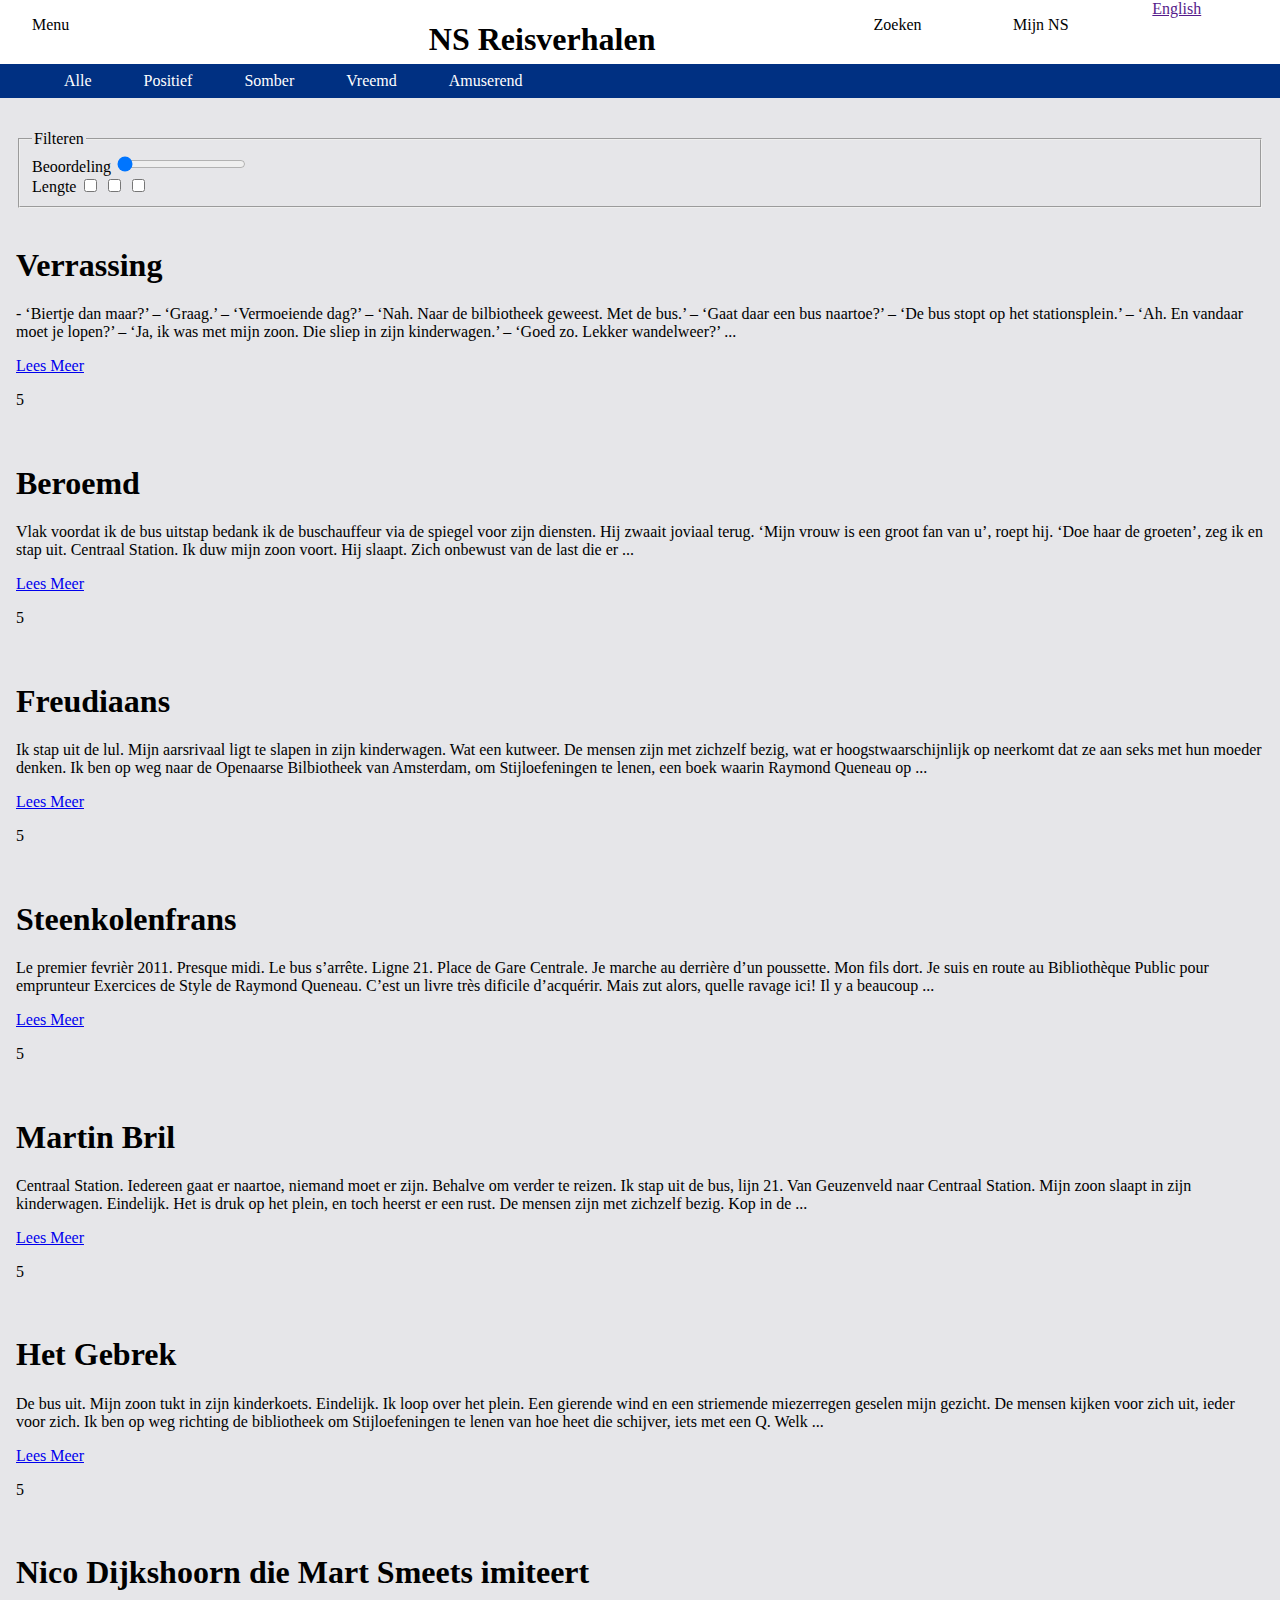
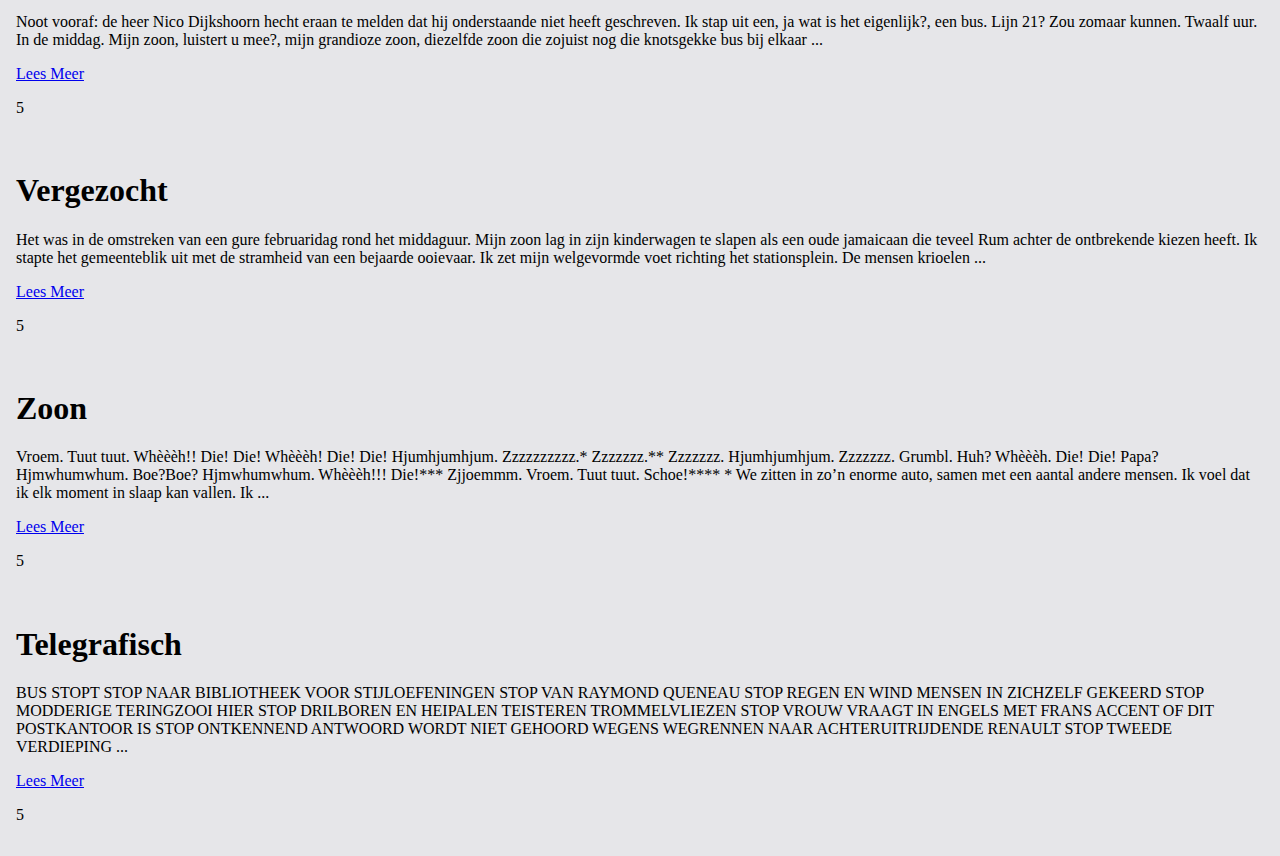
==== index.html @ b8e63520 "Add CSS for header styling" ====
<!DOCTYPE html>
<html lang="nl">
    <head>
        <meta charset="UTF-8">
        <meta name="viewport" content="initial-scale=1, width=device-width">
        <title>NS Reisverhalen</title>
        <link rel="stylesheet" href="css/styles.css">
    </head>
    <body>
        <header>
            <nav class="navigatie">
                <section class="headerLeft">
                    <img src="img/nslogo.png" alt="">
                    <img src="https://upload.wikimedia.org/wikipedia/commons/3/3d/Logo_NS.svg" alt="">
                    <p>Menu</p>
                </section>
                <section>
                    <h1>NS Reisverhalen</h1>
                </section>
                <section class="headerRight">
                    <section class="search">
                        <img src="zoekIcon.png" alt="">
                        <p>Zoeken</p>
                    </section>
                    <section class="mijnNs">
                        <img src="mijnNsIcon.png" alt="">
                        <p>Mijn NS</p>
                    </section>
                    <section class="english">
                        <img src="english.png" alt="">
                        <a href="">English</a>
                    </section>
                </section>
            </nav>
            <section class="genreBalk">
               <ul>
                   <li class="genre">Alle</li>
                   <li class="genre">Positief</li>
                   <li class="genre">Somber</li>
                   <li class="genre">Vreemd</li>
                   <li class="genre">Amuserend</li>
               </ul>
            </section>
        </header>

        <main>
            <aside>
               <fieldset>
                  <legend>Filteren</legend>
                   <form action="">
                        <label for="beoordeling">Beoordeling</label>
                        <input type="range" id="beoordeling" min="1" value="1" max="5" step="1">
                   </form>
                   <form action="">
                       <label for="lengte">Lengte</label>
                       <input type="checkbox" value="Kort (5 min)">
                       <input type="checkbox" value="Gemiddeld (15 min)">
                       <input type="checkbox" value="Lang (15+ min)">
                   </form>
               </fieldset>
           </aside>
            <section class="item1">
                <img src="img/artikelImage1.png" alt="">
                <h1>Verrassing</h1>
                <p>- ‘Biertje dan maar?’ – ‘Graag.’ – ‘Vermoeiende dag?’ – ‘Nah. Naar de bilbiotheek geweest. Met de bus.’ – ‘Gaat daar een bus naartoe?’ – ‘De bus stopt op het stationsplein.’ – ‘Ah. En vandaar moet je lopen?’ – ‘Ja, ik was met mijn zoon. Die sliep in zijn kinderwagen.’ – ‘Goed zo. Lekker wandelweer?’ ...</p>
                <a href="artikelPagina1.html" class="leesMeer">Lees Meer</a>
                <p>5</p>
            </section>
            <section class="item2">
                <img src="img/artikelImage2.png" alt="">
                <h1>Beroemd</h1>
                <p>Vlak voordat ik de bus uitstap bedank ik de buschauffeur via de spiegel voor zijn diensten. Hij zwaait joviaal terug. ‘Mijn vrouw is een groot fan van u’, roept hij. ‘Doe haar de groeten’, zeg ik en stap uit. Centraal Station. Ik duw mijn zoon voort. Hij slaapt. Zich onbewust van de last die er ...</p>
                <a href="artikelPagina2.html" class="leesMeer">Lees Meer</a>
                <p>5</p>
            </section>
            <section class="item3">
                <img src="img/artikelImage3.png" alt="">
                <h1>Freudiaans</h1>
                <p>Ik stap uit de lul. Mijn aarsrivaal ligt te slapen in zijn kinderwagen. Wat een kutweer. De mensen zijn met zichzelf bezig, wat er hoogstwaarschijnlijk op neerkomt dat ze aan seks met hun moeder denken. Ik ben op weg naar de Openaarse Bilbiotheek van Amsterdam, om Stijloefeningen te lenen, een boek waarin Raymond Queneau op ...</p>
                <a href="artikelPagina3.html">Lees Meer</a>
                <p>5</p>
            </section>
            <section class="item4">
                <img src="img/artikelImage4.png" alt="">
                <h1>Steenkolenfrans</h1>
                <p>Le premier fevrièr 2011. Presque midi. Le bus s’arrête. Ligne 21. Place de Gare Centrale. Je marche au derrière d’un poussette. Mon fils dort. Je suis en route au Bibliothèque Public pour emprunteur Exercices de Style de Raymond Queneau. C’est un livre très dificile d’acquérir. Mais zut alors, quelle ravage ici! Il y a beaucoup ...</p>
                <a href="artikelPagina4.html" class="leesMeer">Lees Meer</a>
                <p>5</p>
            </section>
            <section class="item5">
                <img src="img/artikelImage5.png" alt="">
                <h1>Martin Bril</h1>
                <p>Centraal Station. Iedereen gaat er naartoe, niemand moet er zijn. Behalve om verder te reizen. Ik stap uit de bus, lijn 21. Van Geuzenveld naar Centraal Station. Mijn zoon slaapt in zijn kinderwagen. Eindelijk. Het is druk op het plein, en toch heerst er een rust. De mensen zijn met zichzelf bezig. Kop in de ...</p>
                <a href="artikelPagina5.html" class="leesMeer">Lees Meer</a>
                <a href="#"></a>
                <p>5</p>
            </section>
            <section class="item6">
                <img src="img/artikelImage6.png" alt="">
                <h1>Het Gebrek</h1>
                <p>De bus uit. Mijn zoon tukt in zijn kinderkoets. Eindelijk. Ik loop over het plein. Een gierende wind en een striemende miezerregen geselen mijn gezicht. De mensen kijken voor zich uit, ieder voor zich. Ik ben op weg richting de bibliotheek om Stijloefeningen te lenen van hoe heet die schijver, iets met een Q. Welk ...</p>
                <a href="artikelPagina6.html" class="leesMeer">Lees Meer</a>
                <p>5</p>
            </section>
            <section class="item7">
                <img src="img/artikelImage7.png" alt="">
                <h1>Nico Dijkshoorn die Mart Smeets imiteert</h1>
                <p>Noot vooraf: de heer Nico Dijkshoorn hecht eraan te melden dat hij onderstaande niet heeft geschreven. Ik stap uit een, ja wat is het eigenlijk?, een bus. Lijn 21? Zou zomaar kunnen. Twaalf uur. In de middag. Mijn zoon, luistert u mee?, mijn grandioze zoon, diezelfde zoon die zojuist nog die knotsgekke bus bij elkaar ...</p>
                <a href="artikelPagina7.html" class="leesMeer"></a>
                <a href="#">Lees Meer</a>
                <p>5</p>
            </section>
            <section class="item8">
                <img src="img/artikelImage8.png" alt="">
                <h1>Vergezocht</h1>
                <p>Het was in de omstreken van een gure februaridag rond het middaguur. Mijn zoon lag in zijn kinderwagen te slapen als een oude jamaicaan die teveel Rum achter de ontbrekende kiezen heeft. Ik stapte het gemeenteblik uit met de stramheid van een bejaarde ooievaar. Ik zet mijn welgevormde voet richting het stationsplein. De mensen krioelen ...</p>
                <a href="artikelPagina8.html" class="leesMeer">Lees Meer</a>
                <p>5</p>
            </section>
            <section class="item9">
                <img src="img/artikelImage9.png" alt="">
                <h1>Zoon</h1>
                <p>Vroem. Tuut tuut. Whèèèh!! Die! Die! Whèèèh! Die! Die! Hjumhjumhjum. Zzzzzzzzzz.* Zzzzzzz.** Zzzzzzz. Hjumhjumhjum. Zzzzzzz. Grumbl. Huh? Whèèèh. Die! Die! Papa? Hjmwhumwhum. Boe?Boe? Hjmwhumwhum. Whèèèh!!! Die!*** Zjjoemmm. Vroem. Tuut tuut. Schoe!**** * We zitten in zo’n enorme auto, samen met een aantal andere mensen. Ik voel dat ik elk moment in slaap kan vallen. Ik ...</p>
                <a href="artikelPagina9.html" class="leesMeer">Lees Meer</a>
                <p>5</p>
            </section>
            <section class="item10">
                <img src="img/artikelImage10.png" alt="">
                <h1>Telegrafisch</h1>
                <p>BUS STOPT STOP NAAR BIBLIOTHEEK VOOR STIJLOEFENINGEN STOP VAN RAYMOND QUENEAU STOP REGEN EN WIND MENSEN IN ZICHZELF GEKEERD STOP MODDERIGE TERINGZOOI HIER STOP DRILBOREN EN HEIPALEN TEISTEREN TROMMELVLIEZEN STOP VROUW VRAAGT IN ENGELS MET FRANS ACCENT OF DIT POSTKANTOOR IS STOP ONTKENNEND ANTWOORD WORDT NIET GEHOORD WEGENS WEGRENNEN NAAR ACHTERUITRIJDENDE RENAULT STOP TWEEDE VERDIEPING ...</p>
                <a href="artikelPagina10.html" class="leesMeer">Lees Meer</a>
                <p>5</p>
            </section>
        </main>
        <footer>
        </footer>
    </body>
</html>
---- css/styles.css ----
/* Geschreven door Steven Whitton */
/* Frontend 2016 Project WEB */


/* Borderbox applied to all elements */
* {
    box-sizing: border-box;
}

body {
    background-color: #E6E6E9;
    font-family: NS Sans;
    padding: 0em;
    margin: 0em;
}

/* Menu Balken */

header {
    background-color: white;
    width: 100%;
}

header .navigatie {
    display: flex;
    flex-direction: row;
    width: 100%;
    flex-wrap: wrap;
    height: 3em;
    justify-content: space-between;
}

.navigatie section {
    width: 15em;
    display: flex;
    padding:
}

.navigatie section{
    width: 33%;
}

.navigatie img {
    max-width: 5em;
    margin: .5em;
}

.genreBalk {
    background-color: #003082;
    width: 100%;
}

.genreBalk {
    margin: auto;
}

.genreBalk ul li {
    list-style: none;
    display: inline-block;
    padding: .5em;
    background-color: #003082;
    color: white;
    margin: 0 1em;
}

/* MAIN CONTENT */

main {
    padding: 1em;
}

/* Media Query for all sreen >1080 px */

@media  screen
        and (min-width: 1000px)
        and (max-width: 1500px) {

}
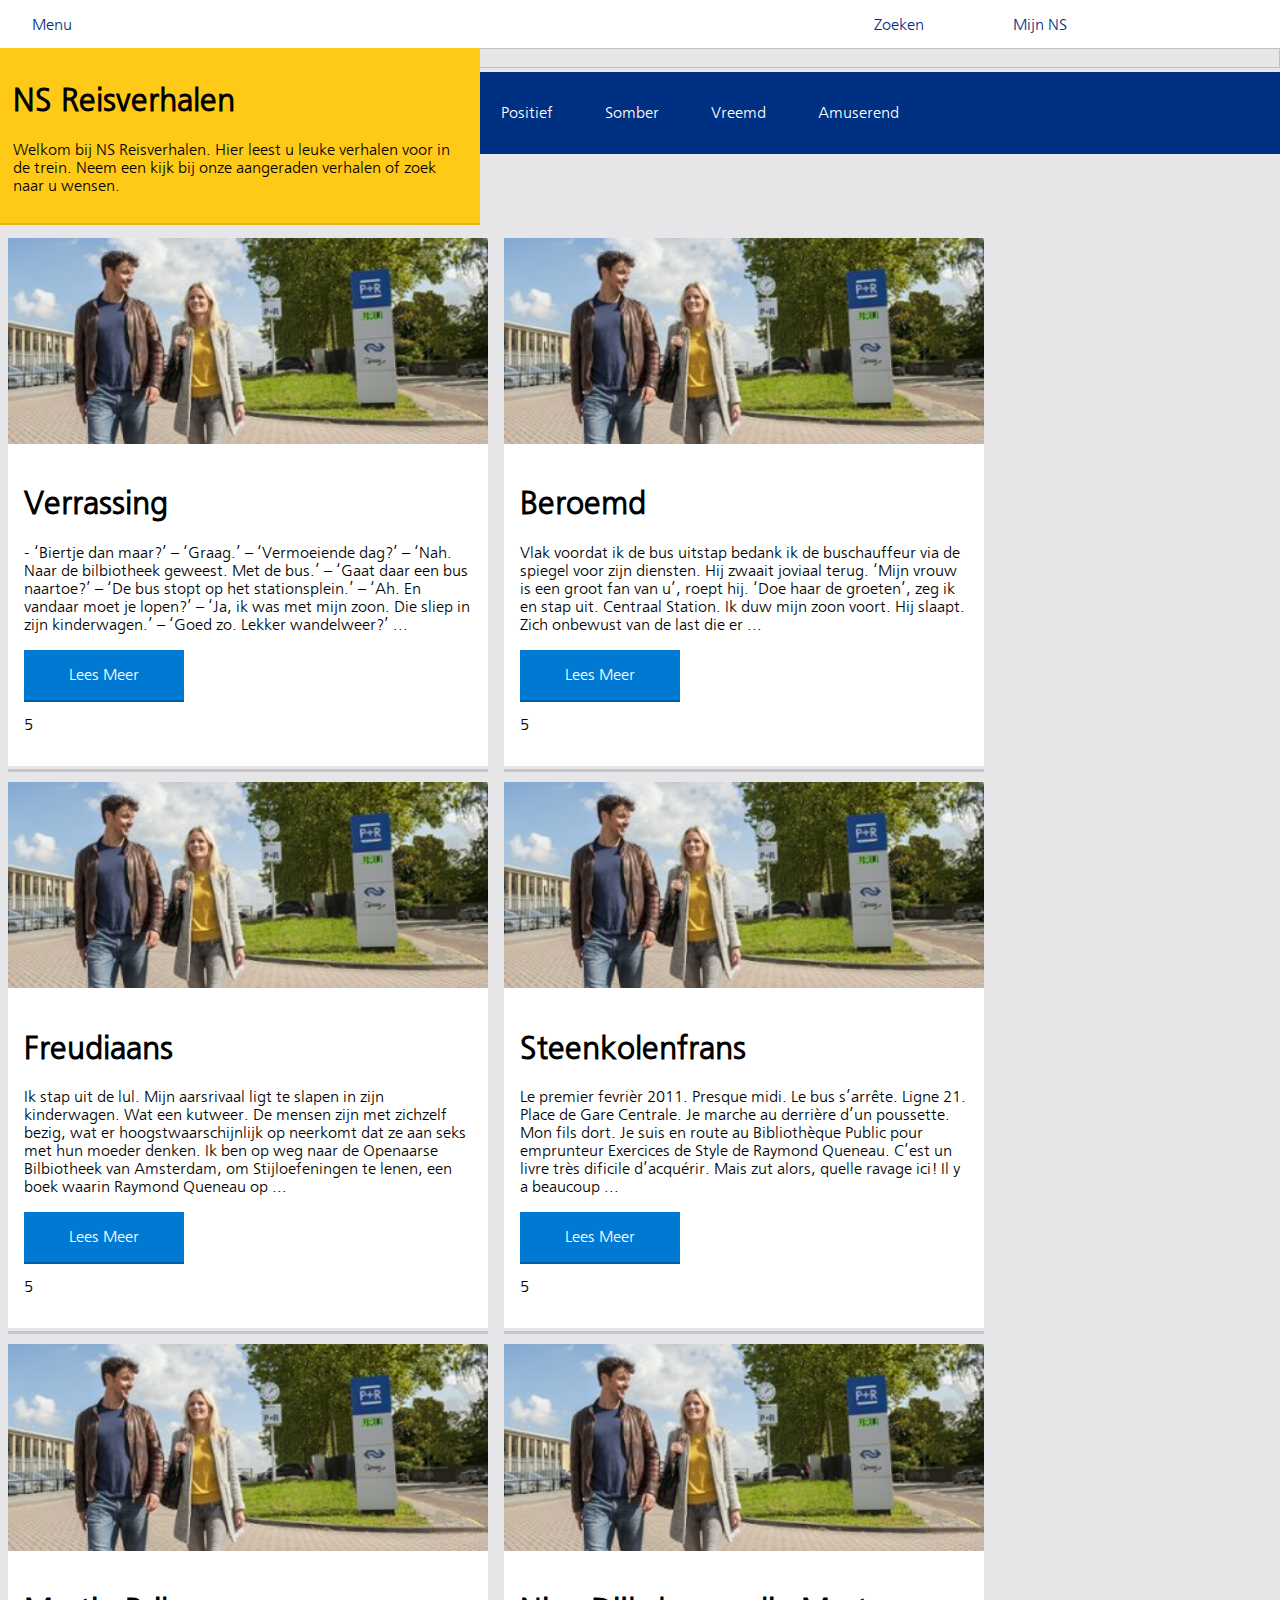
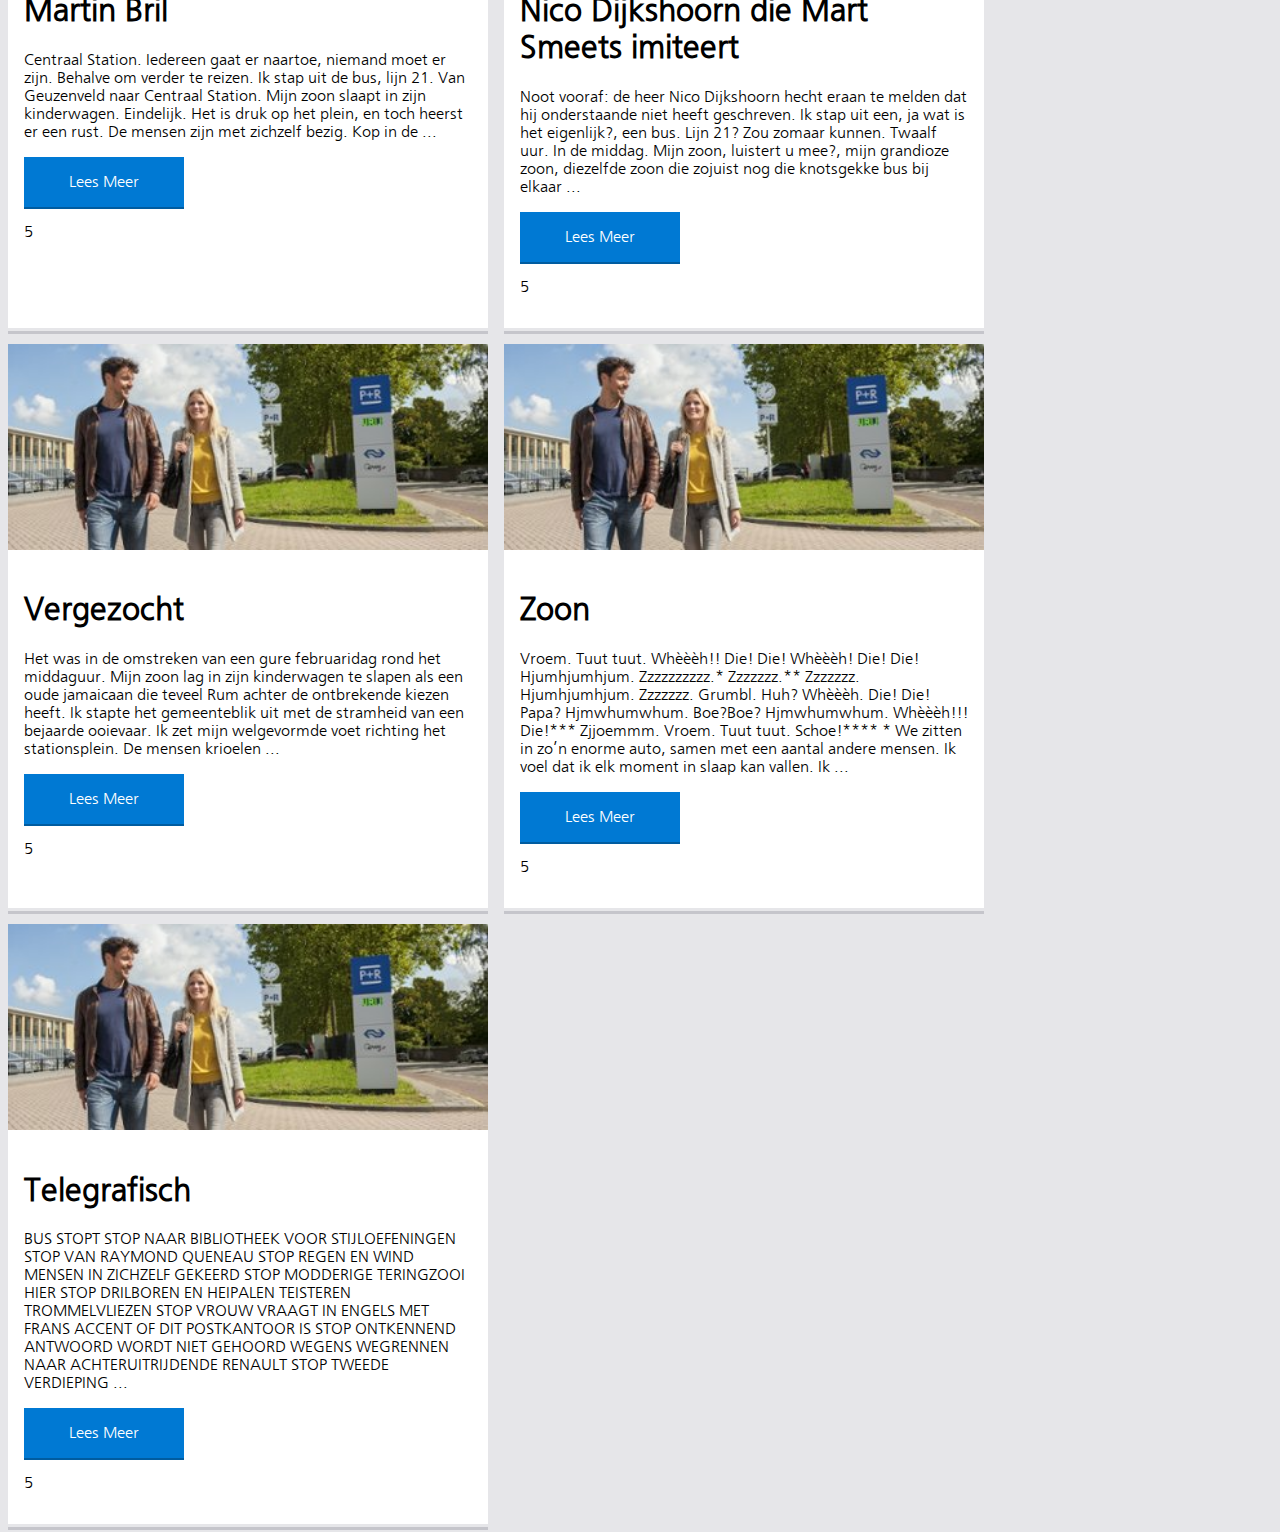
==== commit 058e11e8: "Added metric ton of CSS" ====
--- a/index.html
+++ b/index.html
@@ -15,7 +15,7 @@
                     <p>Menu</p>
                 </section>
                 <section>
-                    <h1>NS Reisverhalen</h1>
+<!--                    <h1>NS Reisverhalen</h1>-->
                 </section>
                 <section class="headerRight">
                     <section class="search">
@@ -32,19 +32,28 @@
                     </section>
                 </section>
             </nav>
-            <section class="genreBalk">
-               <ul>
-                   <li class="genre">Alle</li>
-                   <li class="genre">Positief</li>
-                   <li class="genre">Somber</li>
-                   <li class="genre">Vreemd</li>
-                   <li class="genre">Amuserend</li>
-               </ul>
-            </section>
         </header>
 
         <main>
-            <aside>
+            <img src="../Frontend2016/img/Abonnement.jpg" alt="" class="introImg">
+            <section class="intro">
+
+                <h1>NS Reisverhalen</h1>
+                <p>Welkom bij NS Reisverhalen. Hier leest u leuke verhalen voor in de trein. Neem een kijk bij onze aangeraden verhalen of zoek naar u wensen.</p>
+
+            </section>
+
+            <section class="genreBalk">
+               <ul>
+                   <li class="genre"><a href="">Alle</a></li>
+                   <li class="genre"><a href="">Positief</a></li>
+                   <li class="genre"><a href="">Somber</a></li>
+                   <li class="genre"><a href="">Vreemd</a></li>
+                   <li class="genre"><a href="">Amuserend</a></li>
+               </ul>
+            </section>
+
+            <aside class="filter">
                <fieldset>
                   <legend>Filteren</legend>
                    <form action="">
@@ -59,77 +68,90 @@
                    </form>
                </fieldset>
            </aside>
-            <section class="item1">
-                <img src="img/artikelImage1.png" alt="">
-                <h1>Verrassing</h1>
-                <p>- ‘Biertje dan maar?’ – ‘Graag.’ – ‘Vermoeiende dag?’ – ‘Nah. Naar de bilbiotheek geweest. Met de bus.’ – ‘Gaat daar een bus naartoe?’ – ‘De bus stopt op het stationsplein.’ – ‘Ah. En vandaar moet je lopen?’ – ‘Ja, ik was met mijn zoon. Die sliep in zijn kinderwagen.’ – ‘Goed zo. Lekker wandelweer?’ ...</p>
-                <a href="artikelPagina1.html" class="leesMeer">Lees Meer</a>
-                <p>5</p>
-            </section>
-            <section class="item2">
-                <img src="img/artikelImage2.png" alt="">
-                <h1>Beroemd</h1>
-                <p>Vlak voordat ik de bus uitstap bedank ik de buschauffeur via de spiegel voor zijn diensten. Hij zwaait joviaal terug. ‘Mijn vrouw is een groot fan van u’, roept hij. ‘Doe haar de groeten’, zeg ik en stap uit. Centraal Station. Ik duw mijn zoon voort. Hij slaapt. Zich onbewust van de last die er ...</p>
-                <a href="artikelPagina2.html" class="leesMeer">Lees Meer</a>
-                <p>5</p>
-            </section>
-            <section class="item3">
-                <img src="img/artikelImage3.png" alt="">
-                <h1>Freudiaans</h1>
-                <p>Ik stap uit de lul. Mijn aarsrivaal ligt te slapen in zijn kinderwagen. Wat een kutweer. De mensen zijn met zichzelf bezig, wat er hoogstwaarschijnlijk op neerkomt dat ze aan seks met hun moeder denken. Ik ben op weg naar de Openaarse Bilbiotheek van Amsterdam, om Stijloefeningen te lenen, een boek waarin Raymond Queneau op ...</p>
-                <a href="artikelPagina3.html">Lees Meer</a>
-                <p>5</p>
-            </section>
-            <section class="item4">
-                <img src="img/artikelImage4.png" alt="">
-                <h1>Steenkolenfrans</h1>
-                <p>Le premier fevrièr 2011. Presque midi. Le bus s’arrête. Ligne 21. Place de Gare Centrale. Je marche au derrière d’un poussette. Mon fils dort. Je suis en route au Bibliothèque Public pour emprunteur Exercices de Style de Raymond Queneau. C’est un livre très dificile d’acquérir. Mais zut alors, quelle ravage ici! Il y a beaucoup ...</p>
-                <a href="artikelPagina4.html" class="leesMeer">Lees Meer</a>
-                <p>5</p>
-            </section>
-            <section class="item5">
-                <img src="img/artikelImage5.png" alt="">
-                <h1>Martin Bril</h1>
-                <p>Centraal Station. Iedereen gaat er naartoe, niemand moet er zijn. Behalve om verder te reizen. Ik stap uit de bus, lijn 21. Van Geuzenveld naar Centraal Station. Mijn zoon slaapt in zijn kinderwagen. Eindelijk. Het is druk op het plein, en toch heerst er een rust. De mensen zijn met zichzelf bezig. Kop in de ...</p>
-                <a href="artikelPagina5.html" class="leesMeer">Lees Meer</a>
-                <a href="#"></a>
-                <p>5</p>
-            </section>
-            <section class="item6">
-                <img src="img/artikelImage6.png" alt="">
-                <h1>Het Gebrek</h1>
-                <p>De bus uit. Mijn zoon tukt in zijn kinderkoets. Eindelijk. Ik loop over het plein. Een gierende wind en een striemende miezerregen geselen mijn gezicht. De mensen kijken voor zich uit, ieder voor zich. Ik ben op weg richting de bibliotheek om Stijloefeningen te lenen van hoe heet die schijver, iets met een Q. Welk ...</p>
-                <a href="artikelPagina6.html" class="leesMeer">Lees Meer</a>
-                <p>5</p>
-            </section>
-            <section class="item7">
-                <img src="img/artikelImage7.png" alt="">
-                <h1>Nico Dijkshoorn die Mart Smeets imiteert</h1>
-                <p>Noot vooraf: de heer Nico Dijkshoorn hecht eraan te melden dat hij onderstaande niet heeft geschreven. Ik stap uit een, ja wat is het eigenlijk?, een bus. Lijn 21? Zou zomaar kunnen. Twaalf uur. In de middag. Mijn zoon, luistert u mee?, mijn grandioze zoon, diezelfde zoon die zojuist nog die knotsgekke bus bij elkaar ...</p>
-                <a href="artikelPagina7.html" class="leesMeer"></a>
-                <a href="#">Lees Meer</a>
-                <p>5</p>
-            </section>
-            <section class="item8">
-                <img src="img/artikelImage8.png" alt="">
-                <h1>Vergezocht</h1>
-                <p>Het was in de omstreken van een gure februaridag rond het middaguur. Mijn zoon lag in zijn kinderwagen te slapen als een oude jamaicaan die teveel Rum achter de ontbrekende kiezen heeft. Ik stapte het gemeenteblik uit met de stramheid van een bejaarde ooievaar. Ik zet mijn welgevormde voet richting het stationsplein. De mensen krioelen ...</p>
-                <a href="artikelPagina8.html" class="leesMeer">Lees Meer</a>
-                <p>5</p>
-            </section>
-            <section class="item9">
-                <img src="img/artikelImage9.png" alt="">
-                <h1>Zoon</h1>
-                <p>Vroem. Tuut tuut. Whèèèh!! Die! Die! Whèèèh! Die! Die! Hjumhjumhjum. Zzzzzzzzzz.* Zzzzzzz.** Zzzzzzz. Hjumhjumhjum. Zzzzzzz. Grumbl. Huh? Whèèèh. Die! Die! Papa? Hjmwhumwhum. Boe?Boe? Hjmwhumwhum. Whèèèh!!! Die!*** Zjjoemmm. Vroem. Tuut tuut. Schoe!**** * We zitten in zo’n enorme auto, samen met een aantal andere mensen. Ik voel dat ik elk moment in slaap kan vallen. Ik ...</p>
-                <a href="artikelPagina9.html" class="leesMeer">Lees Meer</a>
-                <p>5</p>
-            </section>
-            <section class="item10">
-                <img src="img/artikelImage10.png" alt="">
-                <h1>Telegrafisch</h1>
-                <p>BUS STOPT STOP NAAR BIBLIOTHEEK VOOR STIJLOEFENINGEN STOP VAN RAYMOND QUENEAU STOP REGEN EN WIND MENSEN IN ZICHZELF GEKEERD STOP MODDERIGE TERINGZOOI HIER STOP DRILBOREN EN HEIPALEN TEISTEREN TROMMELVLIEZEN STOP VROUW VRAAGT IN ENGELS MET FRANS ACCENT OF DIT POSTKANTOOR IS STOP ONTKENNEND ANTWOORD WORDT NIET GEHOORD WEGENS WEGRENNEN NAAR ACHTERUITRIJDENDE RENAULT STOP TWEEDE VERDIEPING ...</p>
-                <a href="artikelPagina10.html" class="leesMeer">Lees Meer</a>
-                <p>5</p>
+
+           <section class="itemList">
+                <section class="item item1">
+                    <img src="img/artikelImage1.jpg" alt="">
+                    <section class="itemText">
+                        <h1>Verrassing</h1>
+                        <p>- ‘Biertje dan maar?’ – ‘Graag.’ – ‘Vermoeiende dag?’ – ‘Nah. Naar de bilbiotheek geweest. Met de bus.’ – ‘Gaat daar een bus naartoe?’ – ‘De bus stopt op het stationsplein.’ – ‘Ah. En vandaar moet je lopen?’ – ‘Ja, ik was met mijn zoon. Die sliep in zijn kinderwagen.’ – ‘Goed zo. Lekker wandelweer?’ ...</p>
+                        <a href="artikelPagina1.html" class="leesMeer">Lees Meer</a>
+                        <p>5</p>
+                    </section>
+                </section>
+                <section class="item item2">
+                    <img src="img/artikelImage1.jpg" alt="">
+                    <section class="itemText">
+                        <h1>Beroemd</h1>
+                        <p>Vlak voordat ik de bus uitstap bedank ik de buschauffeur via de spiegel voor zijn diensten. Hij zwaait joviaal terug. ‘Mijn vrouw is een groot fan van u’, roept hij. ‘Doe haar de groeten’, zeg ik en stap uit. Centraal Station. Ik duw mijn zoon voort. Hij slaapt. Zich onbewust van de last die er ...</p>
+                        <a href="artikelPagina2.html" class="leesMeer">Lees Meer</a>
+                        <p>5</p>
+                    </section>
+                </section>
+                <section class="item item3">
+                    <img src="img/artikelImage1.jpg" alt="">
+                    <section class="itemText">
+                        <h1>Freudiaans</h1>
+                        <p>Ik stap uit de lul. Mijn aarsrivaal ligt te slapen in zijn kinderwagen. Wat een kutweer. De mensen zijn met zichzelf bezig, wat er hoogstwaarschijnlijk op neerkomt dat ze aan seks met hun moeder denken. Ik ben op weg naar de Openaarse Bilbiotheek van Amsterdam, om Stijloefeningen te lenen, een boek waarin Raymond Queneau op ...</p>
+                        <a href="artikelPagina3.html">Lees Meer</a>
+                        <p>5</p>
+                    </section>
+                </section>
+                <section class="item item4">
+                    <img src="img/artikelImage1.jpg" alt="">
+                    <section class="itemText">
+                        <h1>Steenkolenfrans</h1>
+                        <p>Le premier fevrièr 2011. Presque midi. Le bus s’arrête. Ligne 21. Place de Gare Centrale. Je marche au derrière d’un poussette. Mon fils dort. Je suis en route au Bibliothèque Public pour emprunteur Exercices de Style de Raymond Queneau. C’est un livre très dificile d’acquérir. Mais zut alors, quelle ravage ici! Il y a beaucoup ...</p>
+                        <a href="artikelPagina4.html" class="leesMeer">Lees Meer</a>
+                        <p>5</p>
+                        </section>
+                    </section>
+
+                <section class="item item5">
+                    <img src="img/artikelImage1.jpg" alt="">
+                    <section class="itemText">
+                        <h1>Martin Bril</h1>
+                        <p>Centraal Station. Iedereen gaat er naartoe, niemand moet er zijn. Behalve om verder te reizen. Ik stap uit de bus, lijn 21. Van Geuzenveld naar Centraal Station. Mijn zoon slaapt in zijn kinderwagen. Eindelijk. Het is druk op het plein, en toch heerst er een rust. De mensen zijn met zichzelf bezig. Kop in de ...</p>
+                        <a href="artikelPagina5.html" class="leesMeer">Lees Meer</a>
+                        <p>5</p>
+                    </section>
+                </section>
+                <section class="item item7">
+                    <img src="img/artikelImage1.jpg" alt="">
+                    <section class="itemText">
+                        <h1>Nico Dijkshoorn die Mart Smeets imiteert</h1>
+                        <p>Noot vooraf: de heer Nico Dijkshoorn hecht eraan te melden dat hij onderstaande niet heeft geschreven. Ik stap uit een, ja wat is het eigenlijk?, een bus. Lijn 21? Zou zomaar kunnen. Twaalf uur. In de middag. Mijn zoon, luistert u mee?, mijn grandioze zoon, diezelfde zoon die zojuist nog die knotsgekke bus bij elkaar ...</p>
+                        <a href="artikelPagina7.html" class="leesMeer">Lees Meer</a>
+                        <p>5</p>
+                    </section>
+                </section>
+                <section class="item item8">
+                    <img src="img/artikelImage1.jpg" alt="">
+                    <section class="itemText">
+                        <h1>Vergezocht</h1>
+                        <p>Het was in de omstreken van een gure februaridag rond het middaguur. Mijn zoon lag in zijn kinderwagen te slapen als een oude jamaicaan die teveel Rum achter de ontbrekende kiezen heeft. Ik stapte het gemeenteblik uit met de stramheid van een bejaarde ooievaar. Ik zet mijn welgevormde voet richting het stationsplein. De mensen krioelen ...</p>
+                        <a href="artikelPagina8.html" class="leesMeer">Lees Meer</a>
+                        <p>5</p>
+                    </section>
+                </section>
+                <section class="item item9">
+                    <img src="img/artikelImage1.jpg" alt="">
+                    <section class="itemText">
+                        <h1>Zoon</h1>
+                        <p>Vroem. Tuut tuut. Whèèèh!! Die! Die! Whèèèh! Die! Die! Hjumhjumhjum. Zzzzzzzzzz.* Zzzzzzz.** Zzzzzzz. Hjumhjumhjum. Zzzzzzz. Grumbl. Huh? Whèèèh. Die! Die! Papa? Hjmwhumwhum. Boe?Boe? Hjmwhumwhum. Whèèèh!!! Die!*** Zjjoemmm. Vroem. Tuut tuut. Schoe!**** * We zitten in zo’n enorme auto, samen met een aantal andere mensen. Ik voel dat ik elk moment in slaap kan vallen. Ik ...</p>
+                        <a href="artikelPagina9.html" class="leesMeer">Lees Meer</a>
+                        <p>5</p>
+                    </section>
+                </section>
+                <section class="item item10">
+                    <img src="img/artikelImage1.jpg" alt="">
+                    <section class="itemText">
+                        <h1>Telegrafisch</h1>
+                        <p>BUS STOPT STOP NAAR BIBLIOTHEEK VOOR STIJLOEFENINGEN STOP VAN RAYMOND QUENEAU STOP REGEN EN WIND MENSEN IN ZICHZELF GEKEERD STOP MODDERIGE TERINGZOOI HIER STOP DRILBOREN EN HEIPALEN TEISTEREN TROMMELVLIEZEN STOP VROUW VRAAGT IN ENGELS MET FRANS ACCENT OF DIT POSTKANTOOR IS STOP ONTKENNEND ANTWOORD WORDT NIET GEHOORD WEGENS WEGRENNEN NAAR ACHTERUITRIJDENDE RENAULT STOP TWEEDE VERDIEPING ...</p>
+                        <a href="artikelPagina10.html" class="leesMeer">Lees Meer</a>
+                        <p>5</p>
+                    </section>
+                </section>
             </section>
         </main>
         <footer>
--- a/css/styles.css
+++ b/css/styles.css
@@ -1,10 +1,21 @@
 /* Geschreven door Steven Whitton */
 /* Frontend 2016 Project WEB */
 
+@font-face {
+    font-family: NS Sans;
+    src: url(/../font/nssans__-webfont.ttf)
+}
 
 /* Borderbox applied to all elements */
 * {
     box-sizing: border-box;
+}
+
+/* General Rules applied to most elements */
+
+a {
+    text-decoration: none;
+    color: white;
 }
 
 body {
@@ -14,7 +25,11 @@
     margin: 0em;
 }
 
-/* Menu Balken */
+header {
+    color: #003082;
+}
+
+/* Menu */
 
 header {
     background-color: white;
@@ -33,7 +48,6 @@
 .navigatie section {
     width: 15em;
     display: flex;
-    padding:
 }
 
 .navigatie section{
@@ -51,7 +65,14 @@
 }
 
 .genreBalk {
+    padding-top: .5em;
+    padding-bottom: .5em;
+/*    max-width: 90vw;*/
     margin: auto;
+}
+
+.genreBalk ul {
+    text-align: center;
 }
 
 .genreBalk ul li {
@@ -63,13 +84,73 @@
     margin: 0 1em;
 }
 
+
 /* MAIN CONTENT */
 
-main {
-    padding: 1em;
+fieldset {
+    border: none;
 }
 
-/* Media Query for all sreen >1080 px */
+main {
+    display:flex;
+    flex-wrap: wrap;
+/*    max-width: 100em;*/
+}
+
+.intro {
+    padding: .8em;
+    background-color: #ffc917;
+    width: 30em;
+    box-shadow: 0 2px 0 #e7b618;
+    position: absolute;
+    margin: auto;
+}
+
+.introImg {
+    width: 100%;
+    height: 100%;
+}
+
+.itemList {
+    display: flex;
+    flex-wrap: wrap;
+}
+
+.item {
+    background-color: white;
+/*    padding: 1em;*/
+    width: 30em;
+    margin: .5em;
+    box-shadow: 0 3px 0 #E6E6E9, 0 6px 0 #c5c5cb
+}
+
+.item img {
+    width: 100%;
+}
+
+.item .itemText {
+    padding: 1em;
+    width: 100%;
+
+}
+
+.item a {
+    display: block;
+    background-color: #0079d3;
+    padding: 1em 1.5em;
+    margin-top: 5e?m;
+    text-align: center;
+    width: 10em;
+    box-shadow: 0 2px 0 #005ca0;
+    transition: background-color .25s ease-in-out;
+}
+
+.item a:hover {
+    background-color: #005ca0;
+}
+
+
+/* Media Query for all screen >1080 px */
 
 @media  screen
         and (min-width: 1000px)
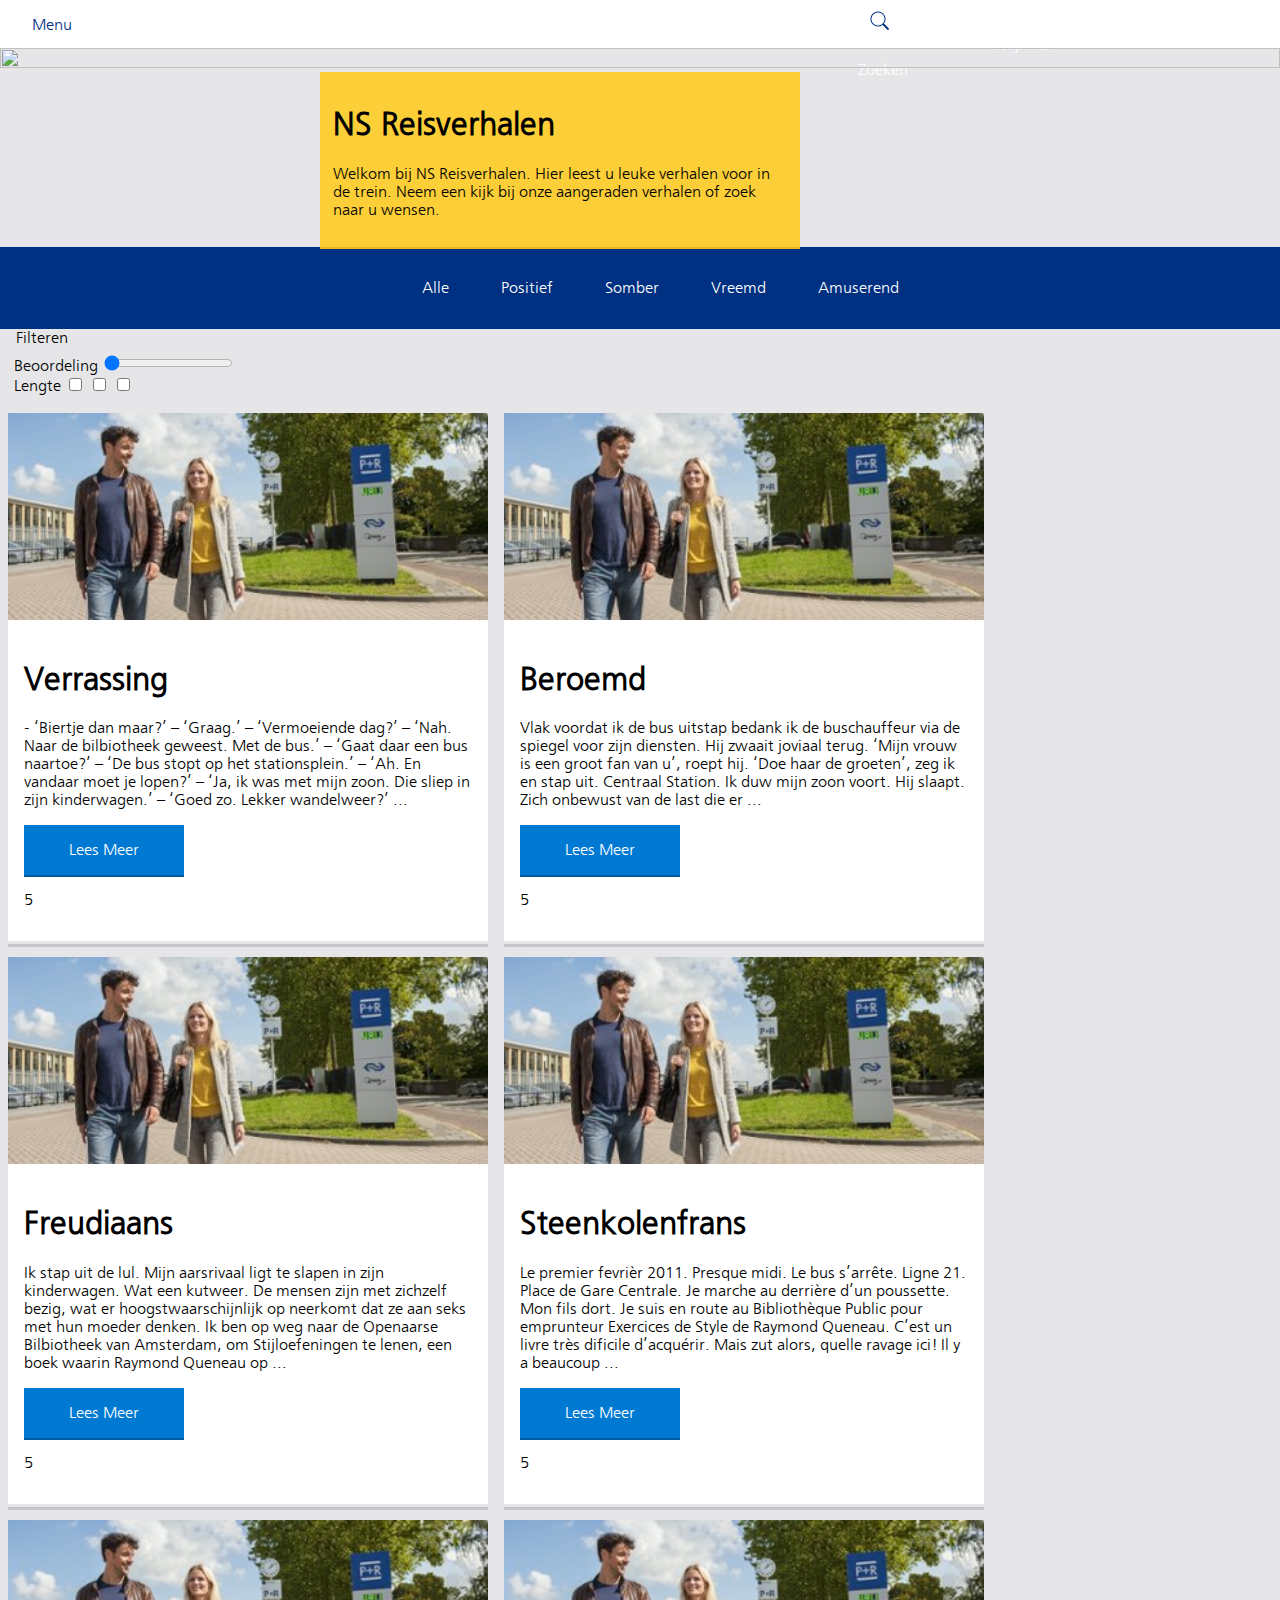
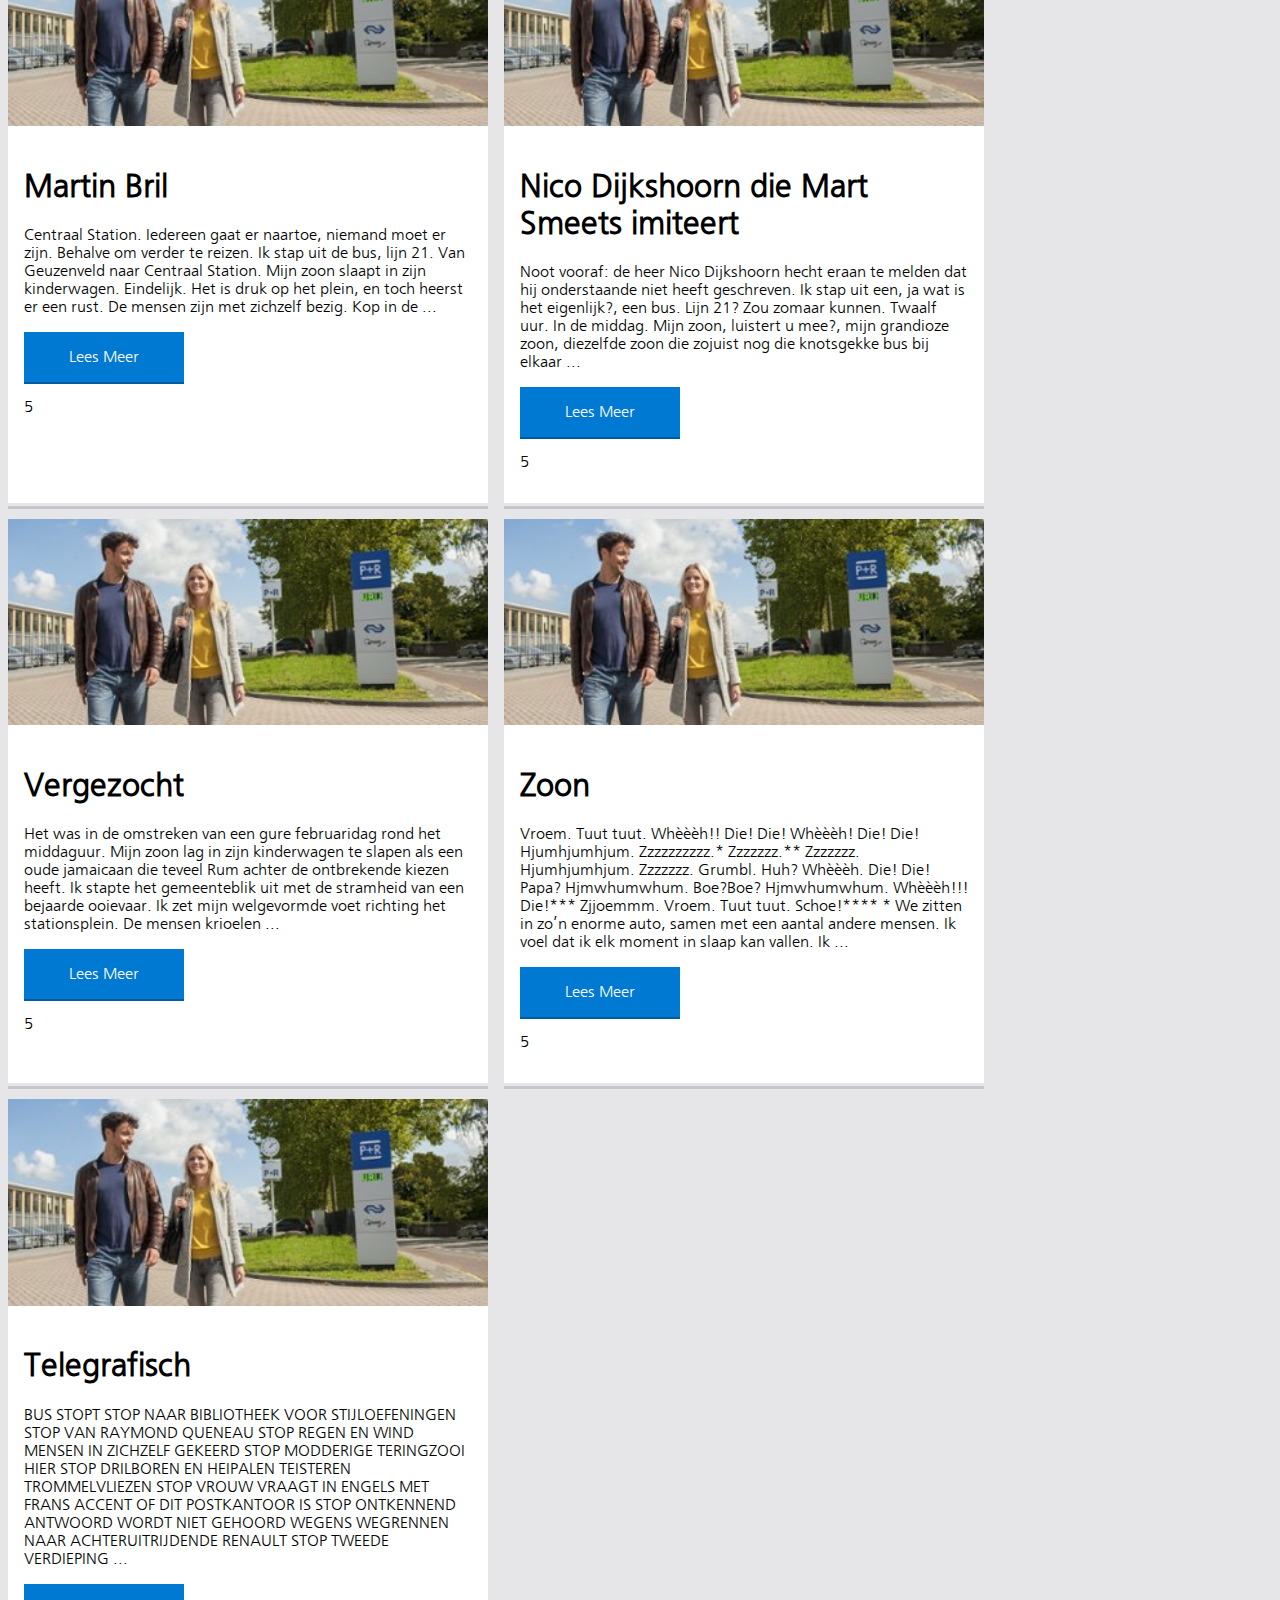
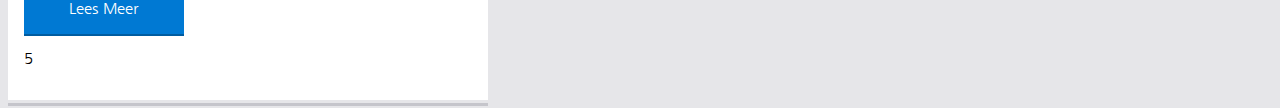
==== commit c2a5cd8d: "Added icons and updated css" ====
--- a/index.html
+++ b/index.html
@@ -19,16 +19,20 @@
                 </section>
                 <section class="headerRight">
                     <section class="search">
-                        <img src="zoekIcon.png" alt="">
-                        <p>Zoeken</p>
+                        <a href="#">
+                           <img src="img/icon/search.png" alt="" class="icon">
+                           <p>Zoeken</p>
+                        </a>
                     </section>
                     <section class="mijnNs">
-                        <img src="mijnNsIcon.png" alt="">
-                        <p>Mijn NS</p>
+                        <a href="#">
+                            <img src="img/icon/profile.png." alt="" class="icon">
+                            <p>Mijn NS</p>
+                        </a>
                     </section>
                     <section class="english">
-                        <img src="english.png" alt="">
-                        <a href="">English</a>
+                        <img src="english.png" alt="" class="icon">
+                        <a href="#">English</a>
                     </section>
                 </section>
             </nav>
--- a/css/styles.css
+++ b/css/styles.css
@@ -34,6 +34,10 @@
 header {
     background-color: white;
     width: 100%;
+}
+
+.header .icon {
+    width: ;
 }
 
 header .navigatie {
@@ -99,11 +103,14 @@
 
 .intro {
     padding: .8em;
-    background-color: #ffc917;
+    background-color: rgba(255, 201, 23, 0.85);
     width: 30em;
     box-shadow: 0 2px 0 #e7b618;
-    position: absolute;
-    margin: auto;
+    position: relative;
+/*    margin: auto;*/
+    left: 25%;
+    top: 60%;
+
 }
 
 .introImg {
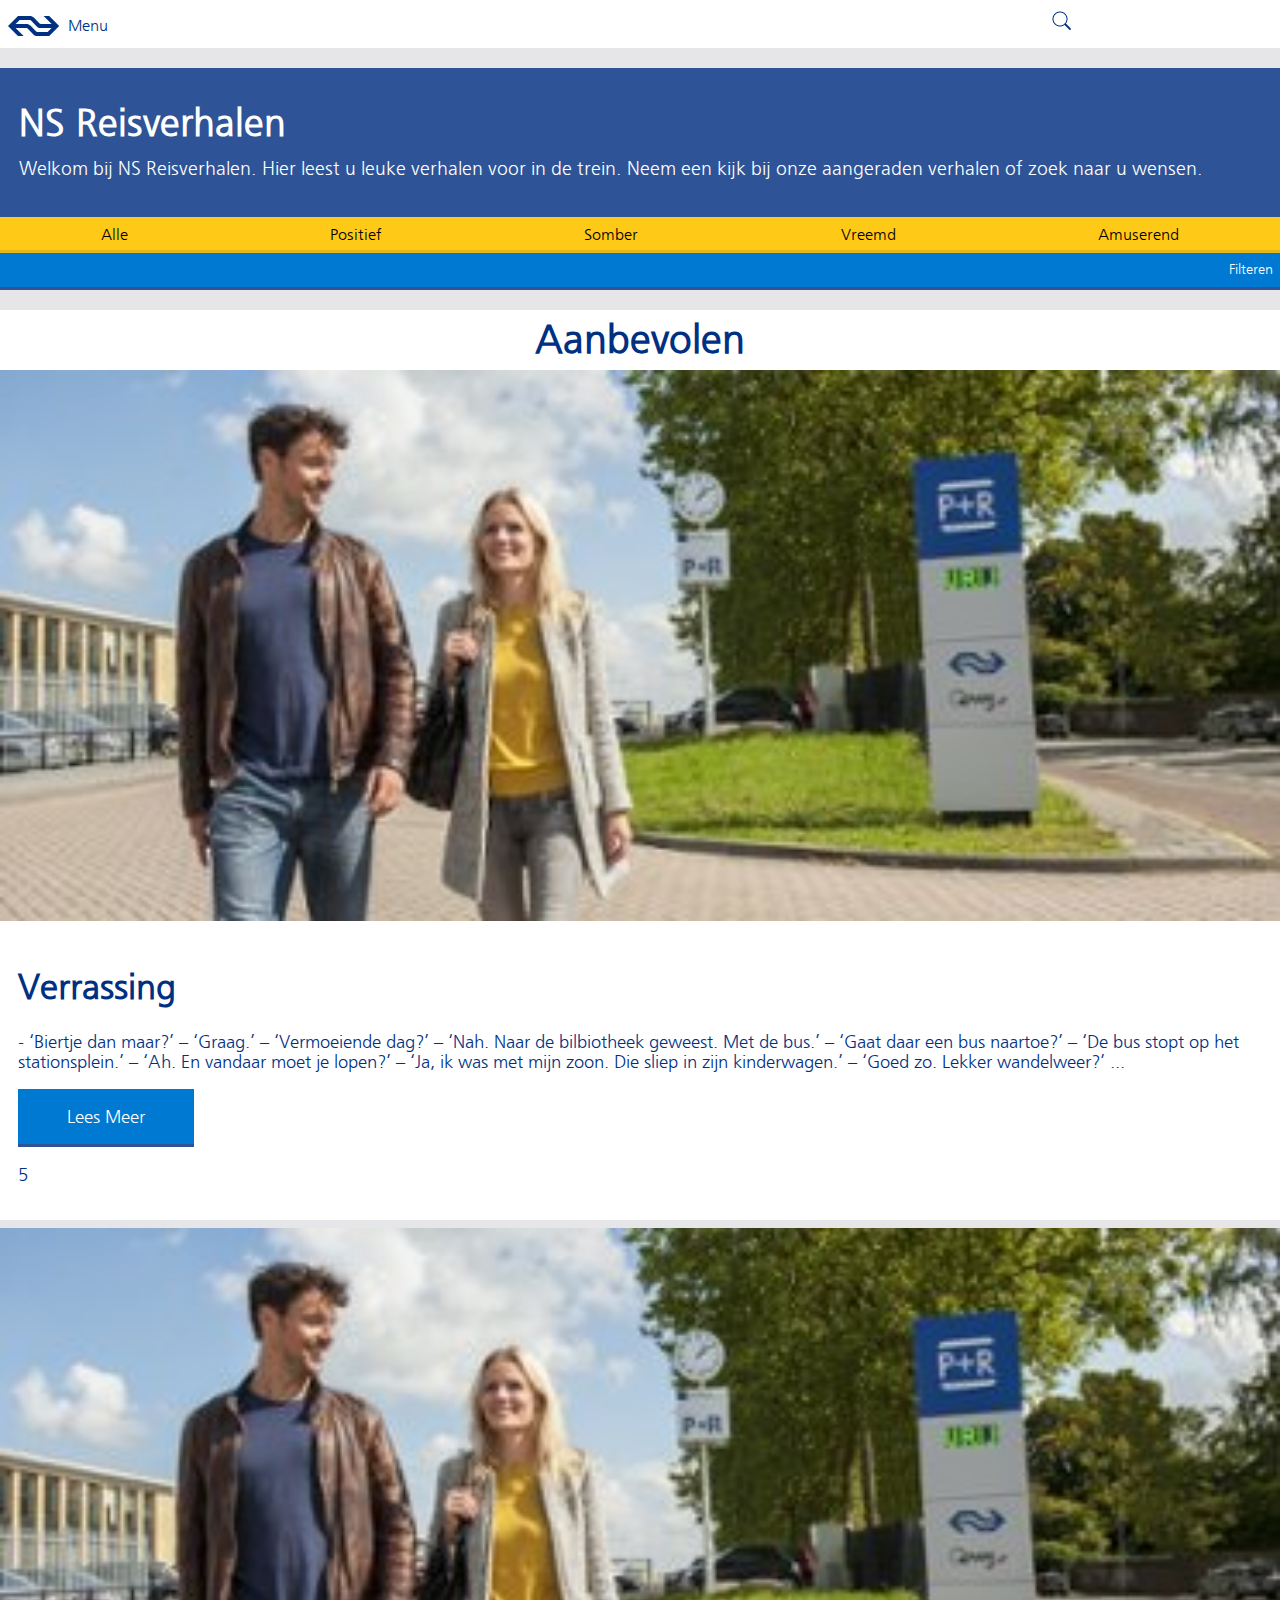
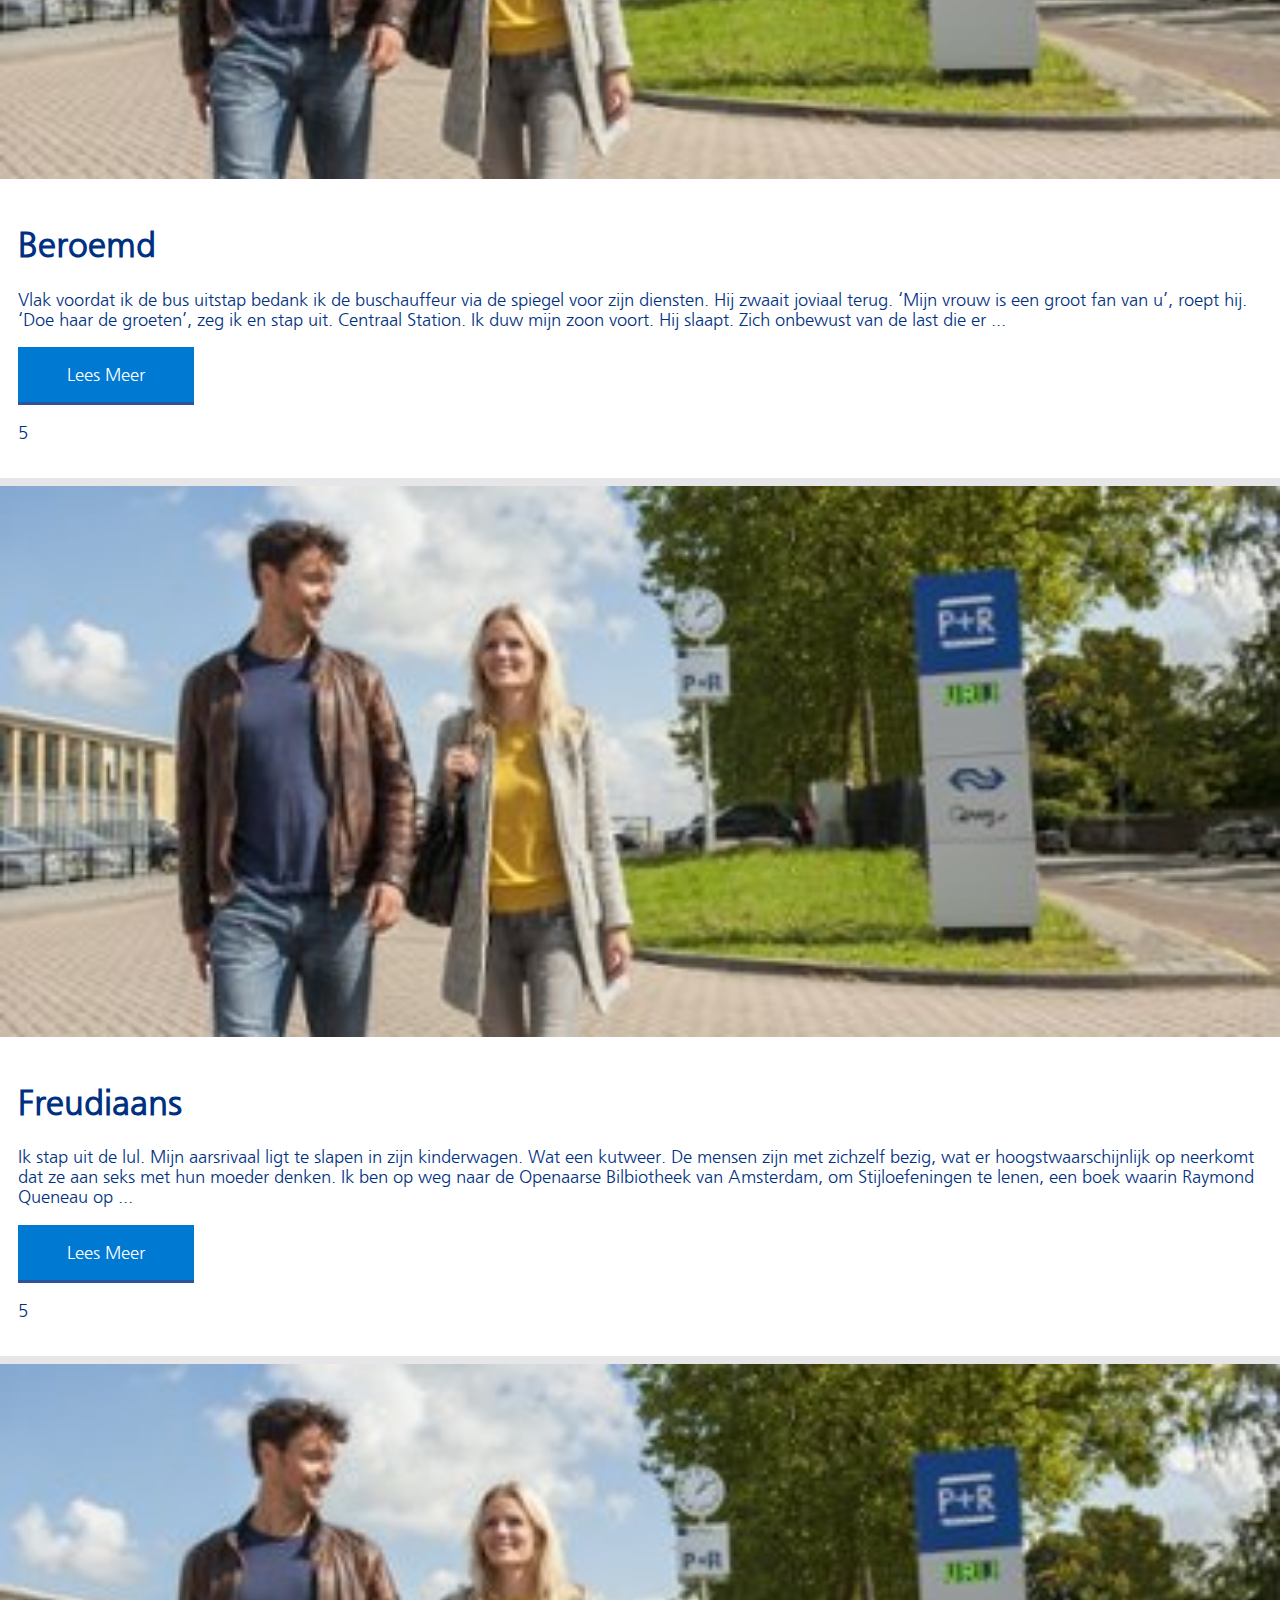
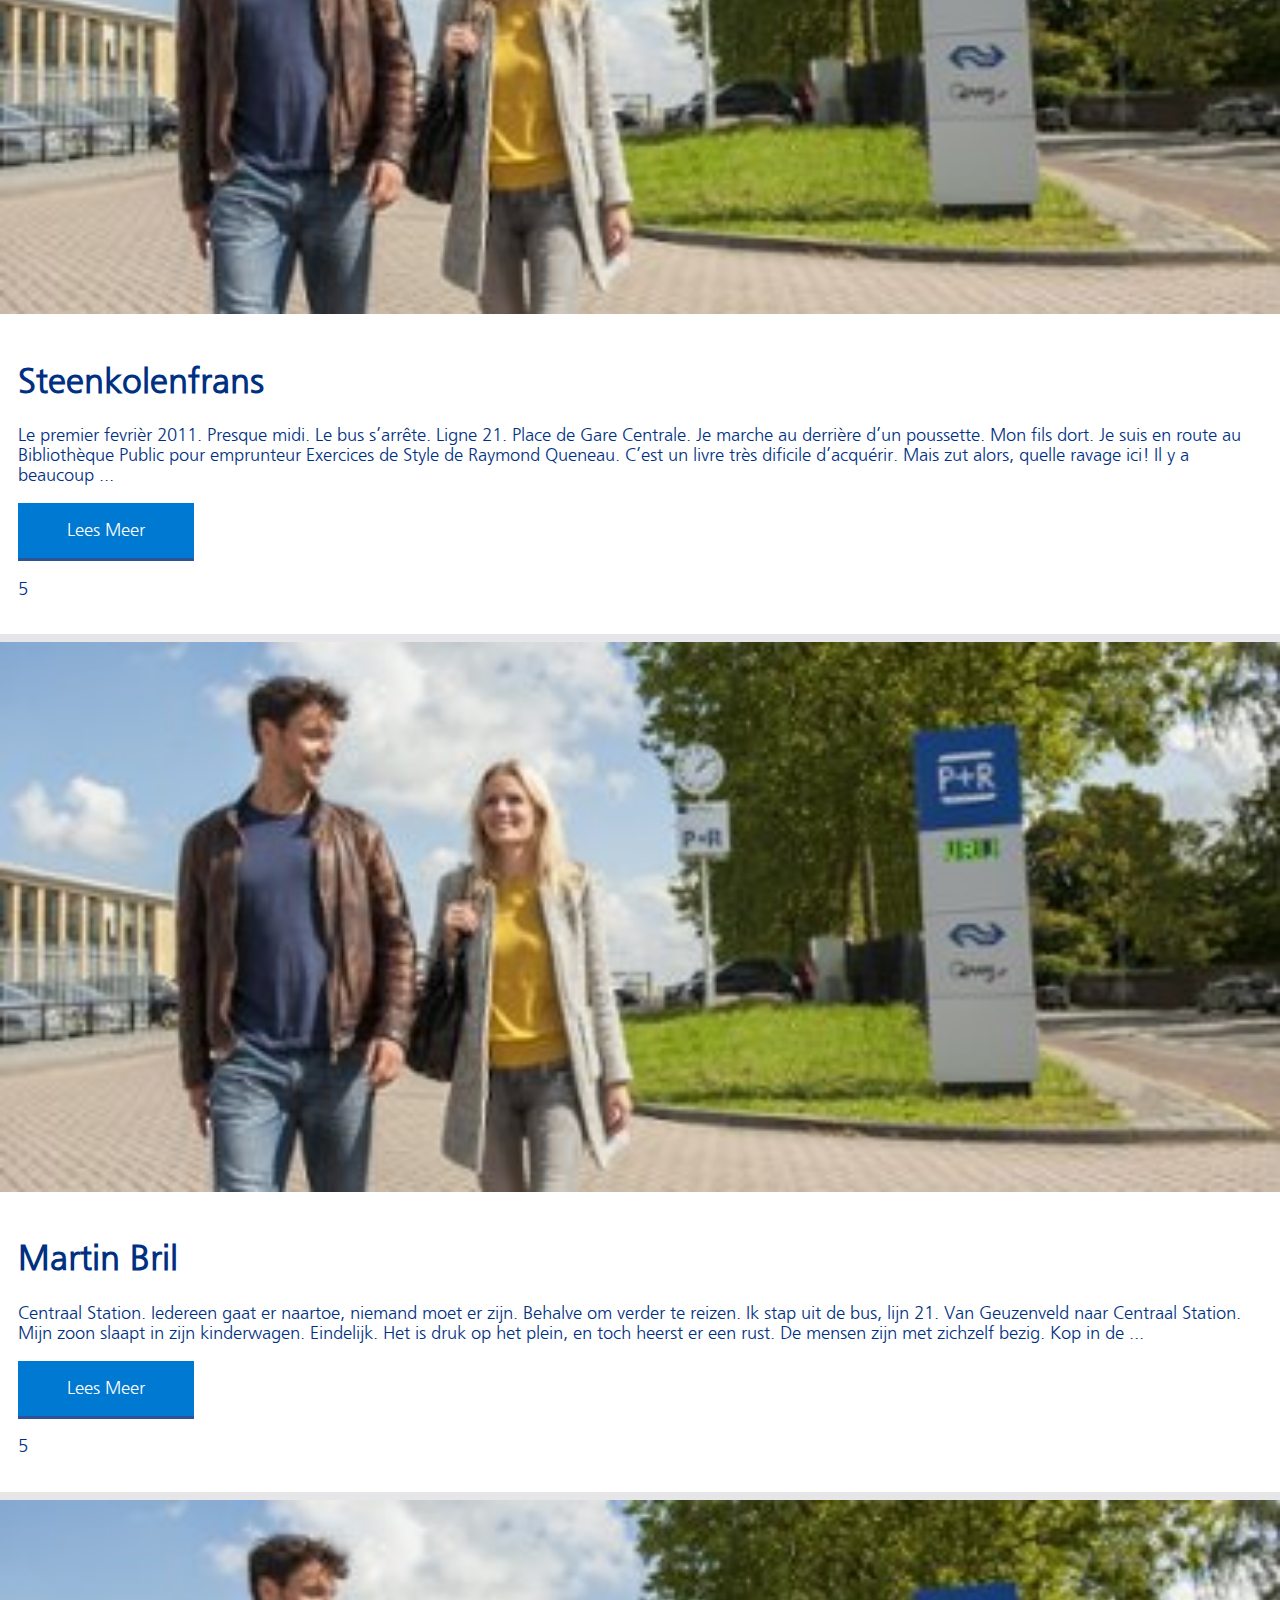
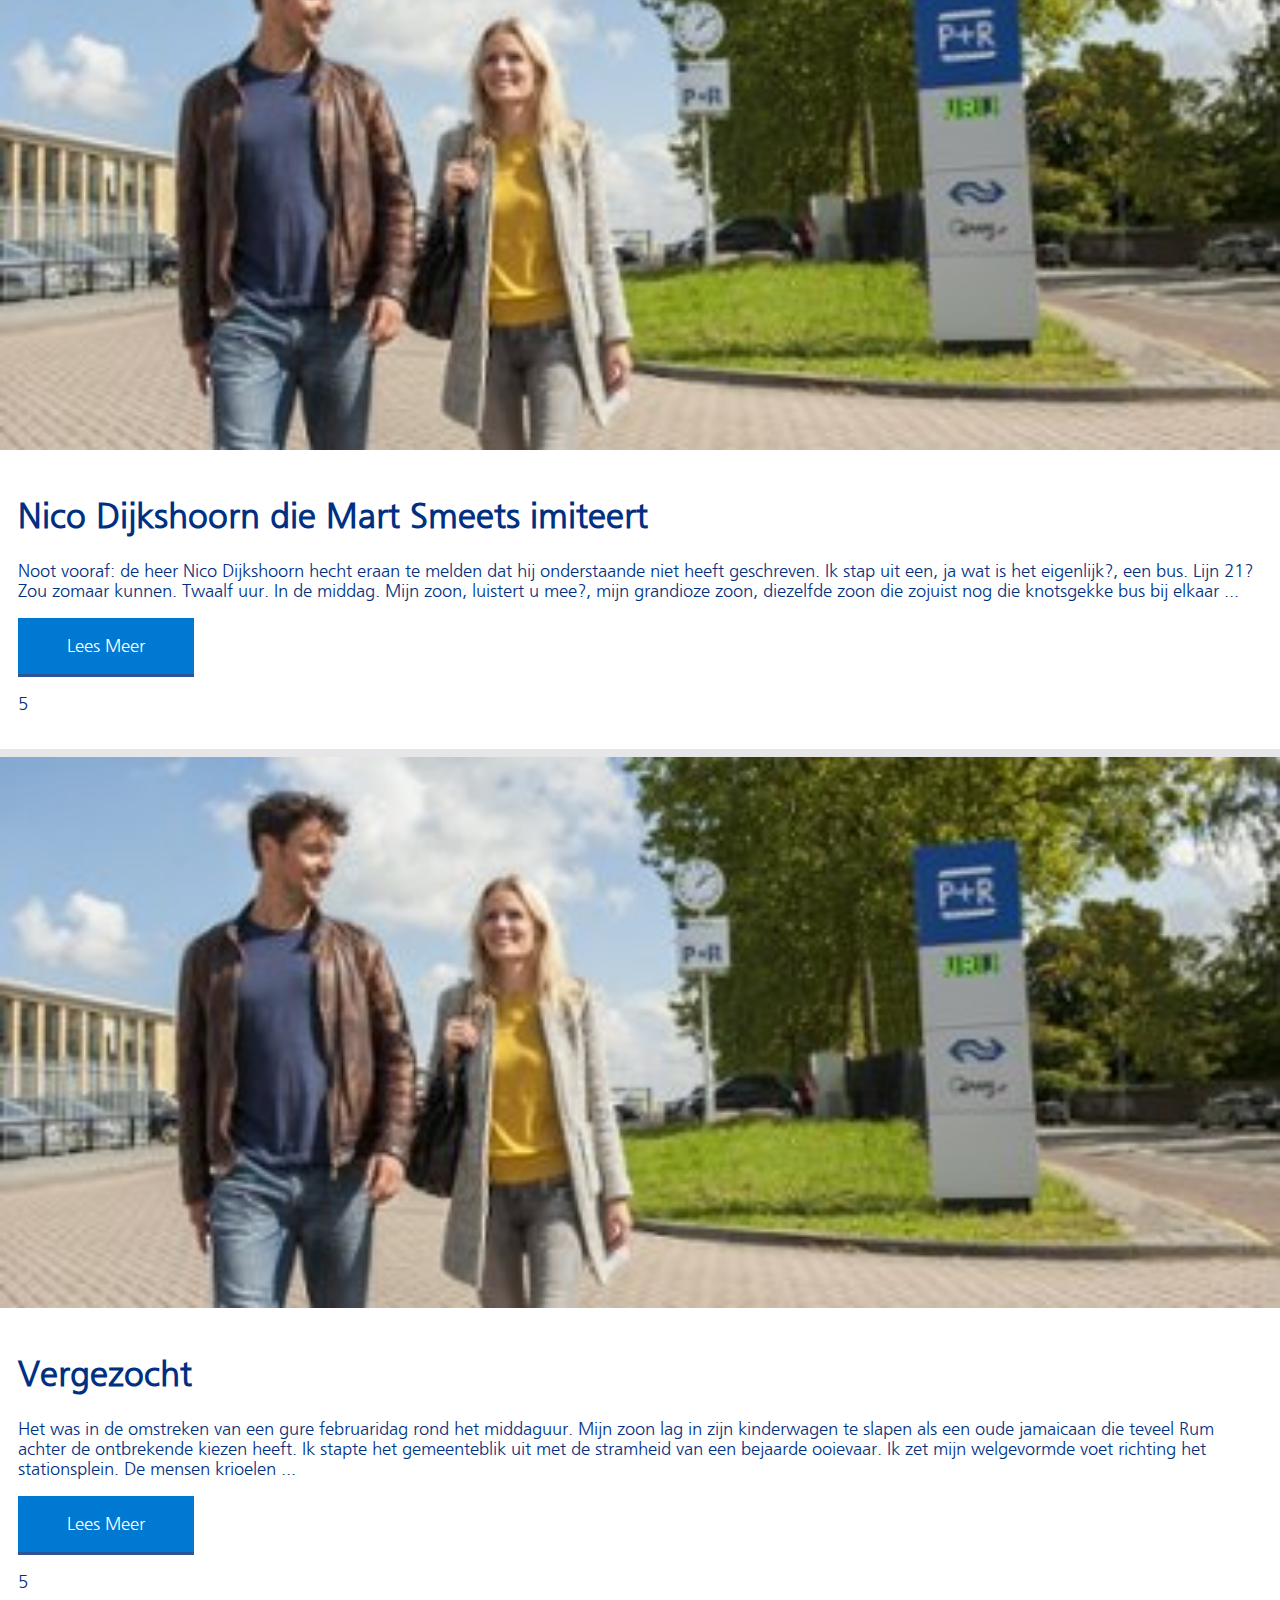
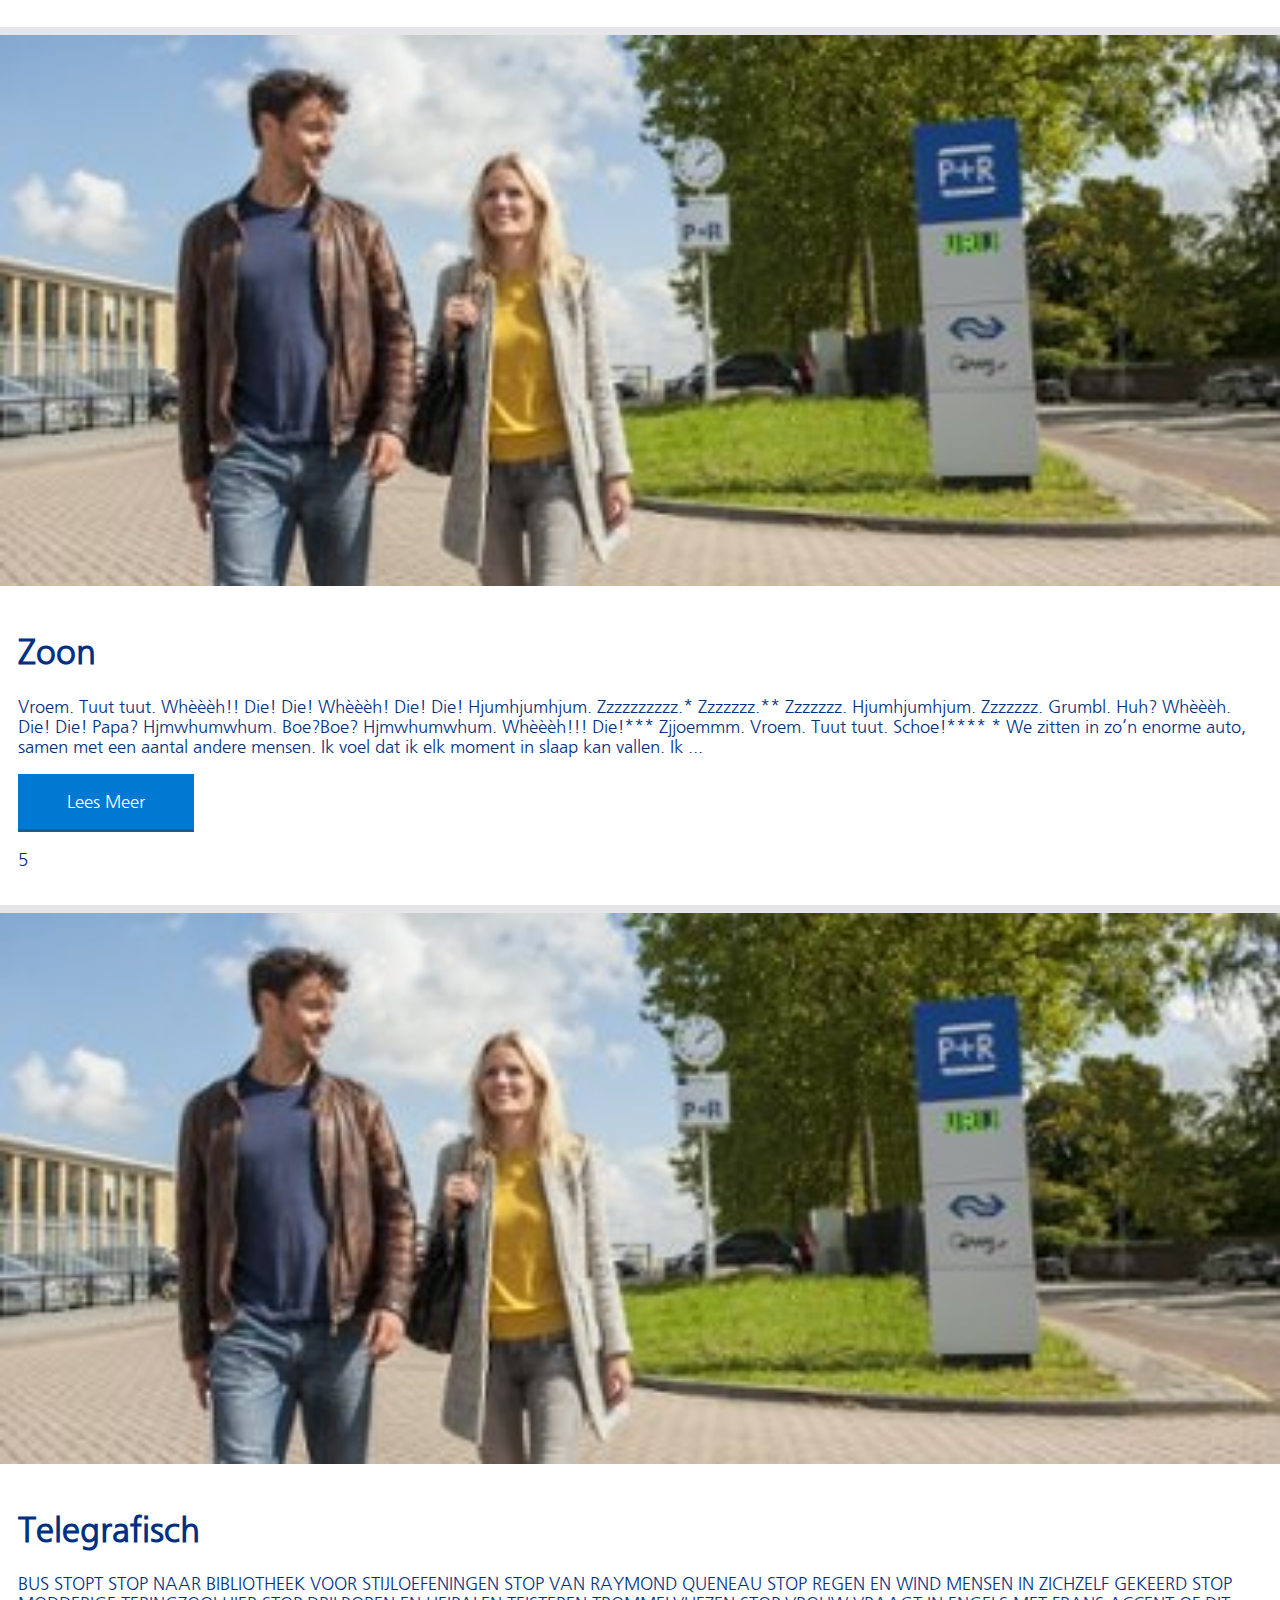
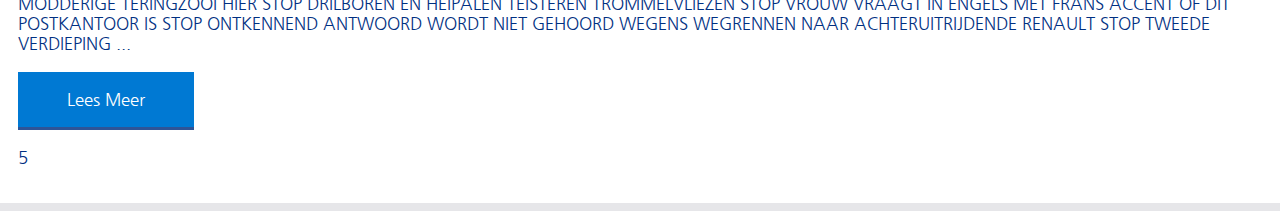
==== commit 9705f804: "Updated css to floor code, mobile first" ====
--- a/index.html
+++ b/index.html
@@ -10,13 +10,15 @@
         <header>
             <nav class="navigatie">
                 <section class="headerLeft">
-                    <img src="img/nslogo.png" alt="">
-                    <img src="https://upload.wikimedia.org/wikipedia/commons/3/3d/Logo_NS.svg" alt="">
+                    <img src="img/nslogo.svg" alt="">
+<!--                    <img src="https://upload.wikimedia.org/wikipedia/commons/3/3d/Logo_NS.svg" alt="">-->
                     <p>Menu</p>
                 </section>
+<!--
                 <section>
-<!--                    <h1>NS Reisverhalen</h1>-->
+                    <h1>NS Reisverhalen</h1>
                 </section>
+-->
                 <section class="headerRight">
                     <section class="search">
                         <a href="#">
@@ -58,22 +60,26 @@
             </section>
 
             <aside class="filter">
+               <a href="#filterForm">Filteren</a>
                <fieldset>
-                  <legend>Filteren</legend>
-                   <form action="">
+                   <form id="filterForm" action="">
                         <label for="beoordeling">Beoordeling</label>
                         <input type="range" id="beoordeling" min="1" value="1" max="5" step="1">
                    </form>
                    <form action="">
-                       <label for="lengte">Lengte</label>
+                       <p>Lengte</p>
                        <input type="checkbox" value="Kort (5 min)">
+                       <label for="">Kort (5 min)</label>
                        <input type="checkbox" value="Gemiddeld (15 min)">
+                       <label for="">Gemiddeld (15 min)</label>
                        <input type="checkbox" value="Lang (15+ min)">
+                       <label for="">Lang (15 min)</label>
                    </form>
                </fieldset>
            </aside>
 
            <section class="itemList">
+                <h1>Aanbevolen</h1>
                 <section class="item item1">
                     <img src="img/artikelImage1.jpg" alt="">
                     <section class="itemText">
--- a/css/styles.css
+++ b/css/styles.css
@@ -1,5 +1,13 @@
 /* Geschreven door Steven Whitton */
 /* Frontend 2016 Project WEB */
+/* COLOR PALLETE
+    Blue: #003082
+    Gray: #E6E6E9
+    Yellow: #e7b618
+
+*/
+
+
 
 @font-face {
     font-family: NS Sans;
@@ -13,6 +21,7 @@
 
 /* General Rules applied to most elements */
 
+
 a {
     text-decoration: none;
     color: white;
@@ -21,23 +30,26 @@
 body {
     background-color: #E6E6E9;
     font-family: NS Sans;
+    font: 1em/1.25em NS Sans;
+    color: #003082;
     padding: 0em;
     margin: 0em;
 }
 
-header {
-    color: #003082;
-}
-
-/* Menu */
+ul {
+    list-style: none;
+}
+
+/* ----------------- MOBILE FIRST FLOOR CODE ------------------ */
 
 header {
     background-color: white;
     width: 100%;
 }
 
-.header .icon {
-    width: ;
+.icon + p {
+    display: none;
+    color: black;
 }
 
 header .navigatie {
@@ -54,113 +66,237 @@
     display: flex;
 }
 
-.navigatie section{
-    width: 33%;
-}
 
 .navigatie img {
     max-width: 5em;
     margin: .5em;
 }
 
-.genreBalk {
-    background-color: #003082;
-    width: 100%;
-}
-
-.genreBalk {
+/* INTRO */
+
+main .introImg {
+    max-width: 100%;
+}
+
+.intro {
+    font-size: 1.2em;
+    color: white;
+    padding: 1em;
+    background-color: #2e5497;
+}
+
+/* FILTER BAR */
+
+main li, main ul{
+    margin: 0;
+    padding: 0;
+}
+
+.genreBalk ul {
+    display: flex;
+    flex-wrap: wrap;
+    background-color: #FFC917;
+    box-shadow: inset 0 -3px 0 0 #e7b618;
+    justify-content: space-around;
+    align-items: center;
+/*    height: 5em;*/
+}
+
+.genreBalk li {
+
+    display: block;
+    text-align: center;
+}
+
+.genreBalk li a {
+    color: black;
+    display: block;
     padding-top: .5em;
     padding-bottom: .5em;
-/*    max-width: 90vw;*/
-    margin: auto;
-}
-
-.genreBalk ul {
+}
+
+/* SORT AND FILTER FIELDSET */
+
+.filter {
+    background-color: #0079d3;
+}
+
+fieldset {
+    color: white;
+    border: 0;
+    border-style: none;
+    display: flex;
+    margin: 1em 0 0 0;
+    padding: 0.1em 2;
+    display: none;
+}
+
+
+.filter a {
+    font-size: .9em;
+    display: block;
+    margin-top: 0em;
+    padding: .5em;
+    border-bottom: 3px inset #2e5497;
+    text-align: right;
+}
+
+
+input, input[type="checkbox"] + label {
+    display: block;
+    margin-left: 1em;
+
+}
+
+/* ITEMS */
+
+.itemList > h1 {
+    background-color: white;
+    width: 100%;
+    margin: 0.5em 0 0 0;
+    padding: .5em;
+    font-size: 2.5em;
     text-align: center;
-}
-
-.genreBalk ul li {
-    list-style: none;
-    display: inline-block;
-    padding: .5em;
-    background-color: #003082;
-    color: white;
-    margin: 0 1em;
-}
-
-
-/* MAIN CONTENT */
-
-fieldset {
-    border: none;
-}
-
-main {
-    display:flex;
-    flex-wrap: wrap;
-/*    max-width: 100em;*/
-}
-
-.intro {
-    padding: .8em;
-    background-color: rgba(255, 201, 23, 0.85);
-    width: 30em;
-    box-shadow: 0 2px 0 #e7b618;
-    position: relative;
-/*    margin: auto;*/
-    left: 25%;
-    top: 60%;
-
-}
-
-.introImg {
-    width: 100%;
-    height: 100%;
-}
-
-.itemList {
-    display: flex;
-    flex-wrap: wrap;
+    height: 1.5em;
 }
 
 .item {
     background-color: white;
-/*    padding: 1em;*/
-    width: 30em;
-    margin: .5em;
-    box-shadow: 0 3px 0 #E6E6E9, 0 6px 0 #c5c5cb
-}
-
-.item img {
+    margin-bottom: .5em;
+}
+
+.itemList {
+    display: flex;
+    flex-wrap: wrap;
+}
+
+.itemList img {
     width: 100%;
 }
 
-.item .itemText {
+.itemList .item h1 {
+    font-size: 2em;
+    line-height: normal;
+/*    margin: .2em;*/
+}
+
+.itemList .itemText {
     padding: 1em;
-    width: 100%;
-
-}
-
-.item a {
+    font-size: 1.1em;
+}
+
+.itemList a {
     display: block;
     background-color: #0079d3;
-    padding: 1em 1.5em;
-    margin-top: 5e?m;
+    border-bottom: 3px inset #2e5497;
     text-align: center;
     width: 10em;
-    box-shadow: 0 2px 0 #005ca0;
-    transition: background-color .25s ease-in-out;
-}
-
-.item a:hover {
-    background-color: #005ca0;
-}
-
-
-/* Media Query for all screen >1080 px */
-
-@media  screen
-        and (min-width: 1000px)
-        and (max-width: 1500px) {
-
-}
+    padding: 1em;
+}
+
+
+/* ------------------------------ MEDIA QUERY TABLET BREAKPOINT --------------------------*/
+
+@media (min-width: 40em){
+    body {
+/*        background-color: aqua;*/
+    }
+}
+
+/* ------------------------------ MEDIA QUERY DESKTOP BREAKPOINT --------------------------*/
+
+x@media (min-width: 95em) {
+        .genreBalk {
+/*            background-color: #003082;*/
+            width: 100%;
+        }
+
+        .genreBalk {
+            padding-top: .5em;
+            padding-bottom: .5em;
+        /*    max-width: 90vw;*/
+            margin: auto;
+        }
+
+        .genreBalk ul {
+            text-align: center;
+        }
+
+        .genreBalk ul li {
+            list-style: none;
+            display: inline-block;
+            padding: .5em;
+            background-color: #003082;
+            color: white;
+            margin: 0 1em;
+        }
+
+
+        /* MAIN CONTENT */
+
+        fieldset {
+            border: none;
+        }
+
+        main {
+            display:flex;
+            flex-wrap: wrap;
+        /*    max-width: 100em;*/
+        }
+
+        .intro {
+            padding: .8em;
+            background-color: rgba(255, 201, 23, 0.85);
+            width: 30em;
+            box-shadow: 0 2px 0 #e7b618;
+            position: absolute;
+        /*    margin: auto;*/
+            left: 25%;
+            top: 60%;
+
+        }
+
+        .introImg {
+            width: 100%;
+            height: 100%;
+        }
+
+        .itemList {
+            display: flex;
+            flex-wrap: wrap;
+        }
+
+        .item {
+            background-color: white;
+        /*    padding: 1em;*/
+            width: 30em;
+            margin: .5em;
+            box-shadow: 0 3px 0 #E6E6E9, 0 6px 0 #c5c5cb
+        }
+
+        .item img {
+            width: 100%;
+        }
+
+        .item .itemText {
+            padding: 1em;
+            width: 100%;
+
+        }
+
+        .item a {
+            display: block;
+            background-color: #0079d3;
+            padding: 1em 1.5em;
+            margin-top: 5em;
+            text-align: center;
+            width: 10em;
+            box-shadow: 0 2px 0 #005ca0;
+            transition: background-color .25s ease-in-out;
+        }
+
+        .item a:hover {
+            background-color: #005ca0;
+}
+}
+
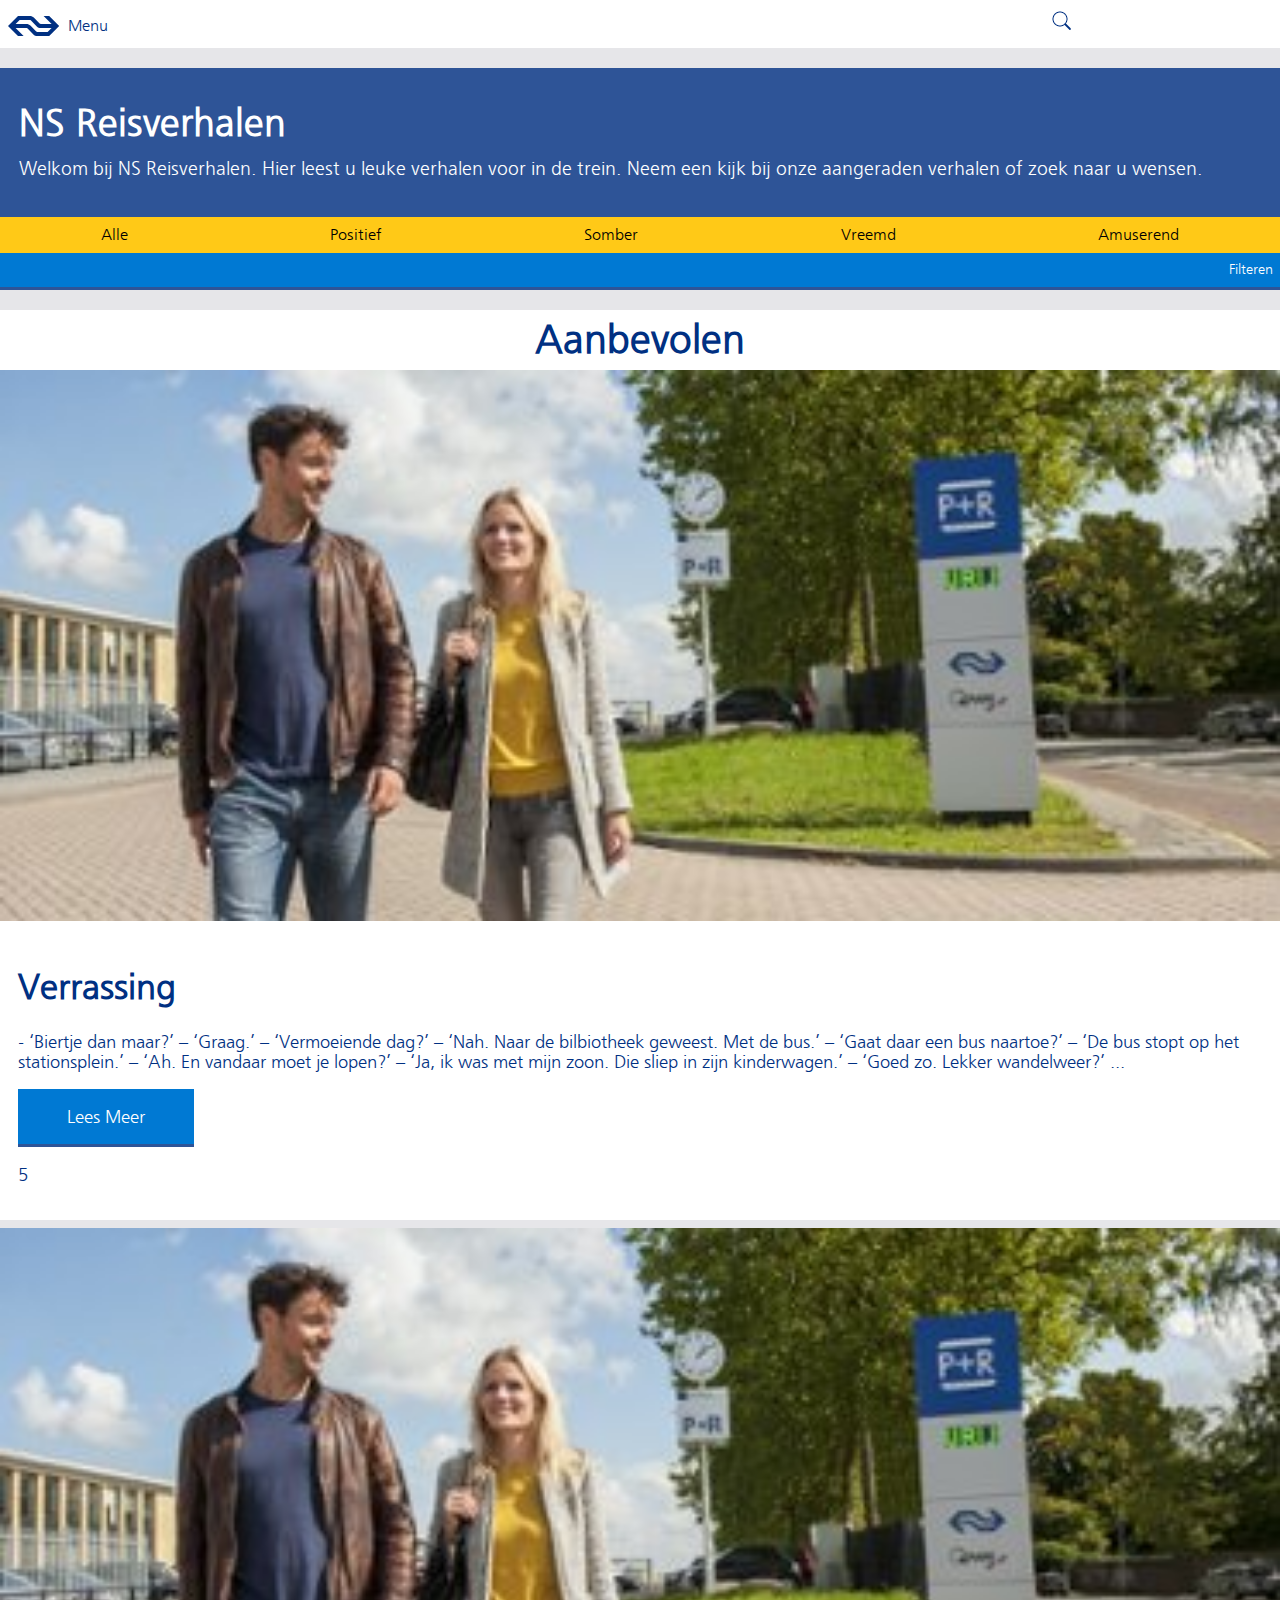
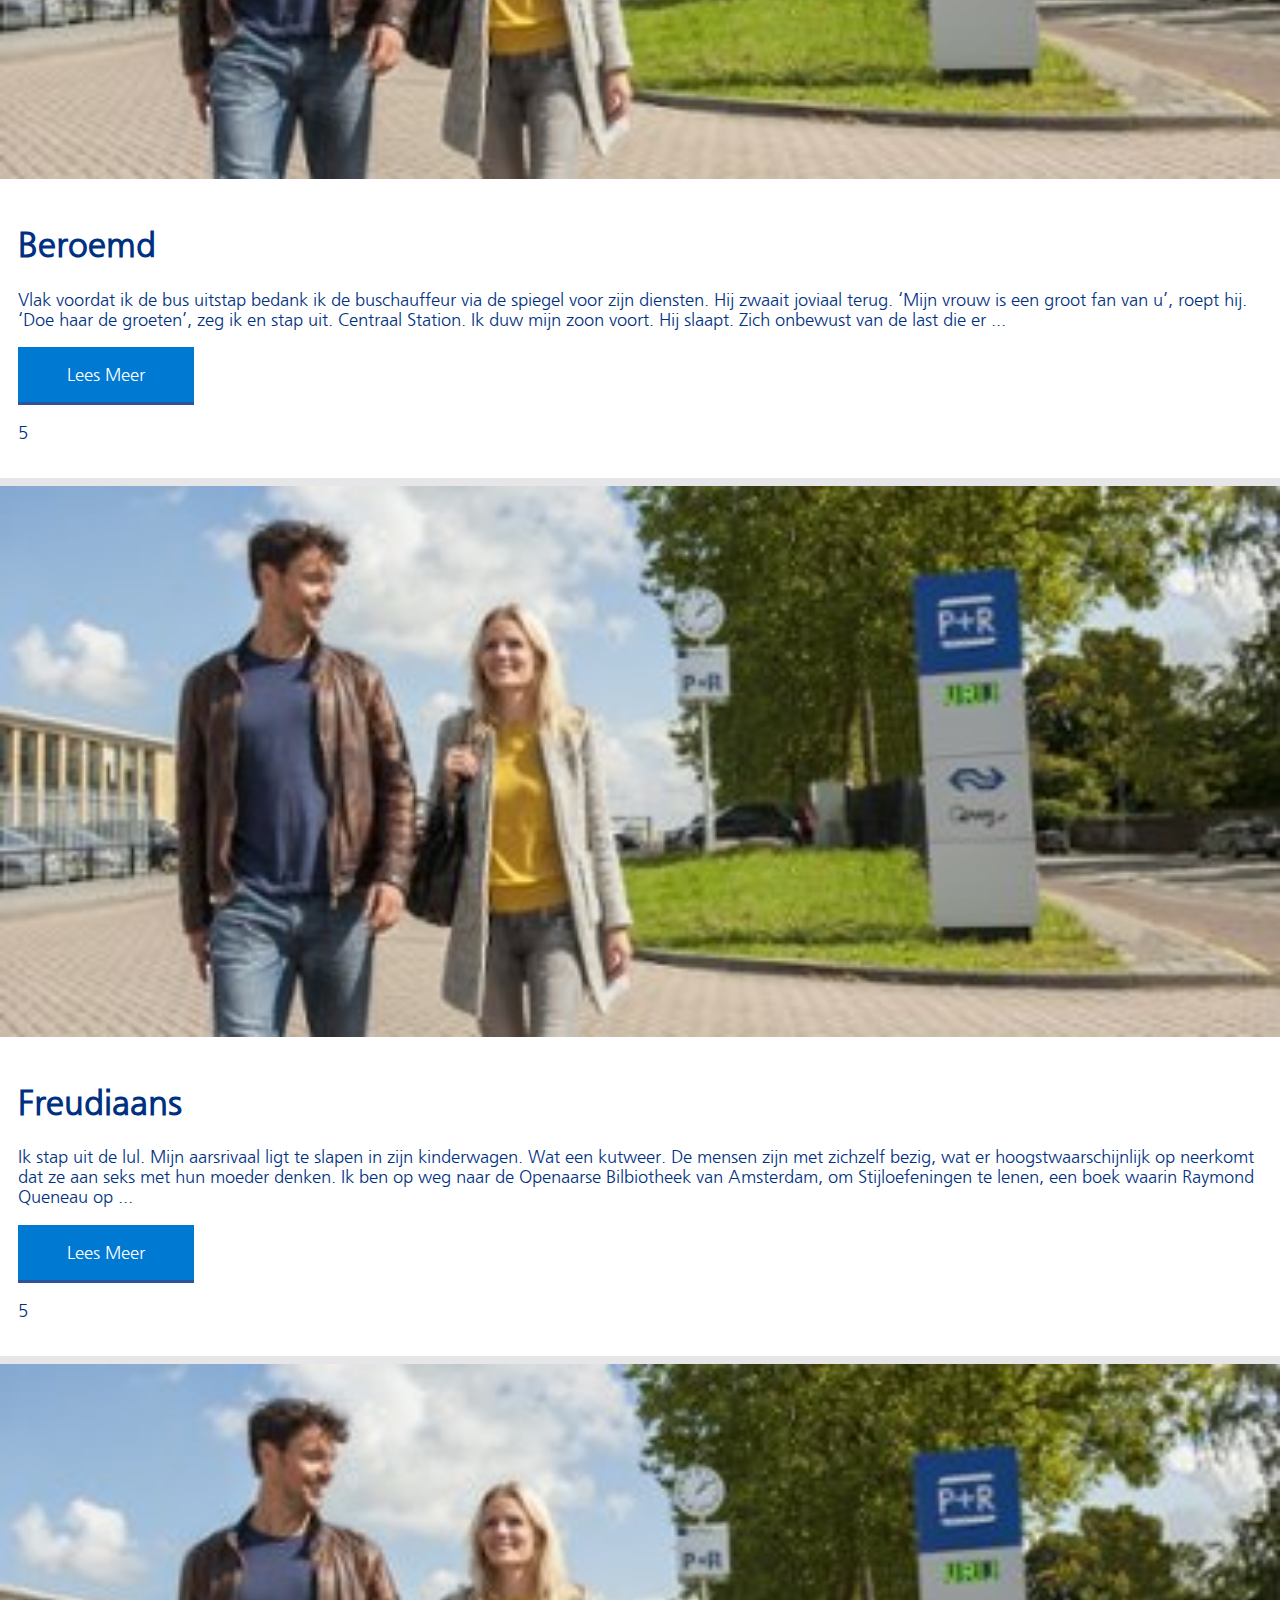
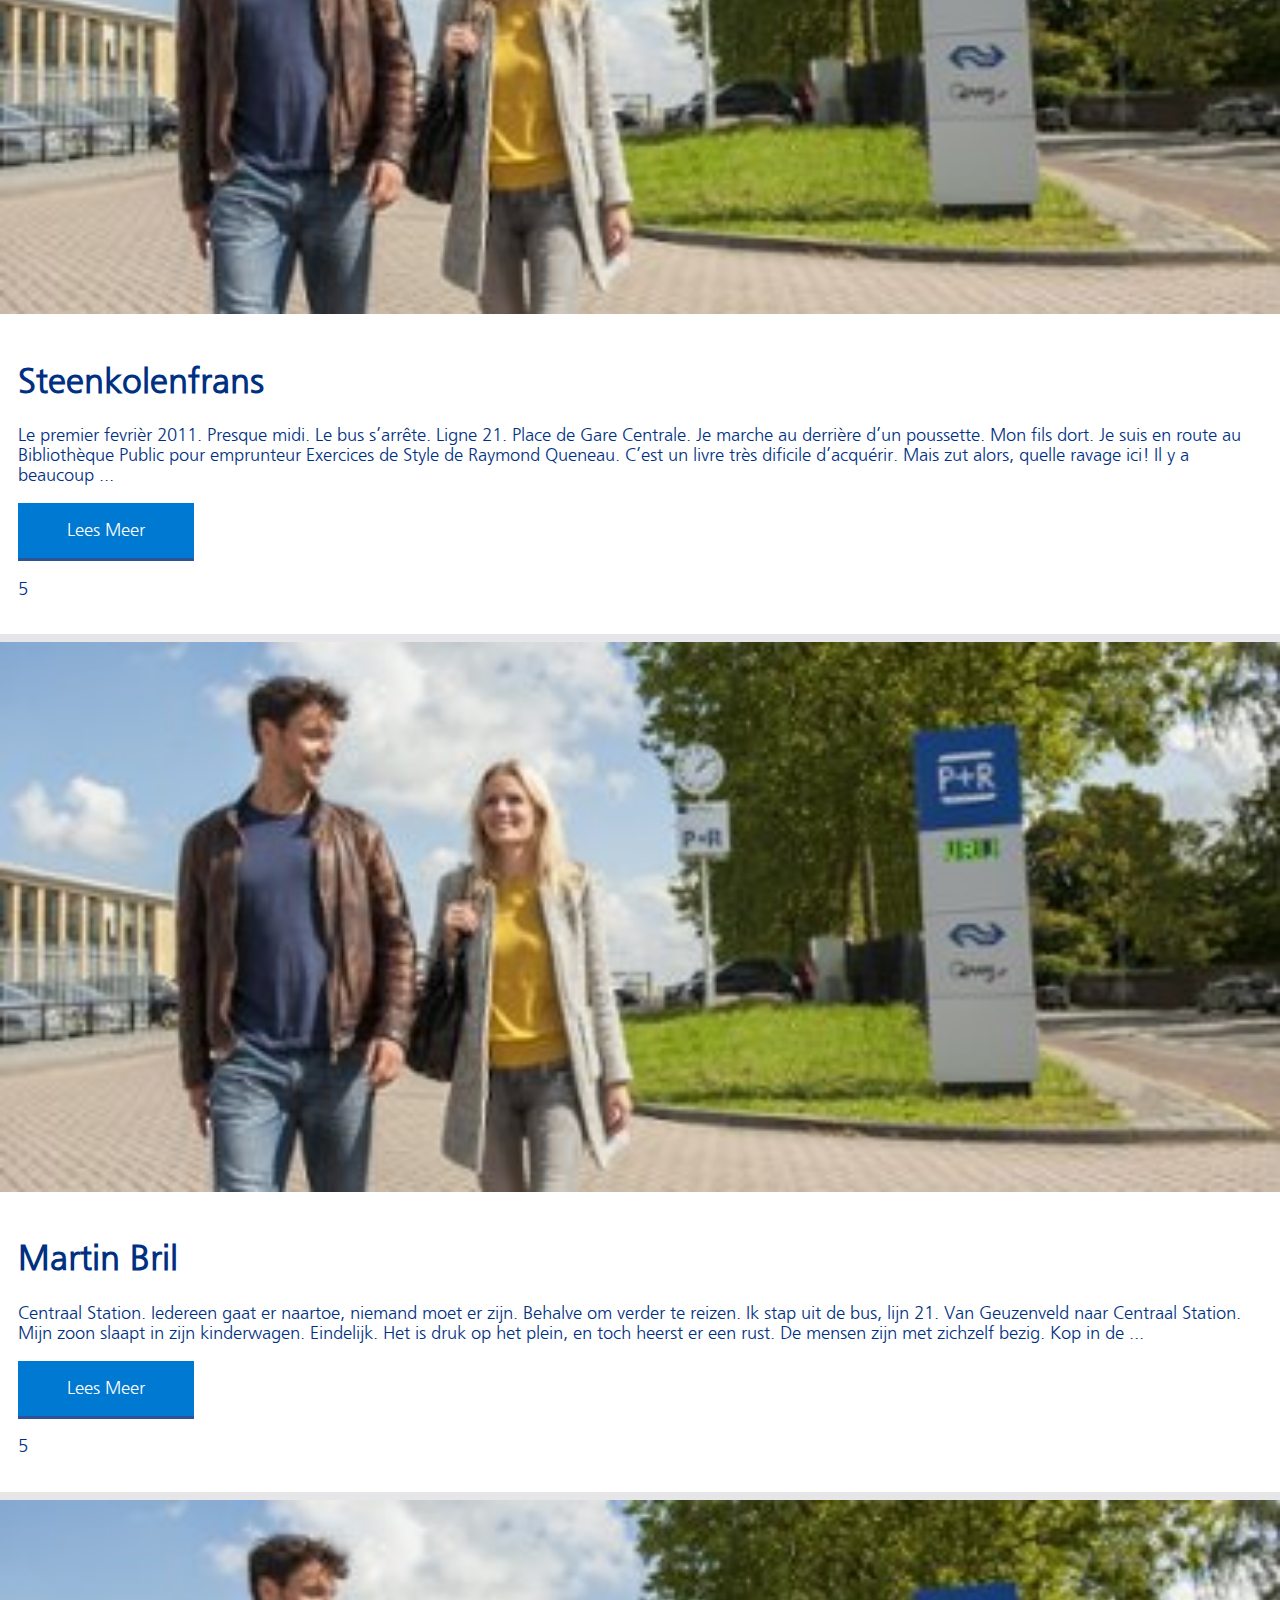
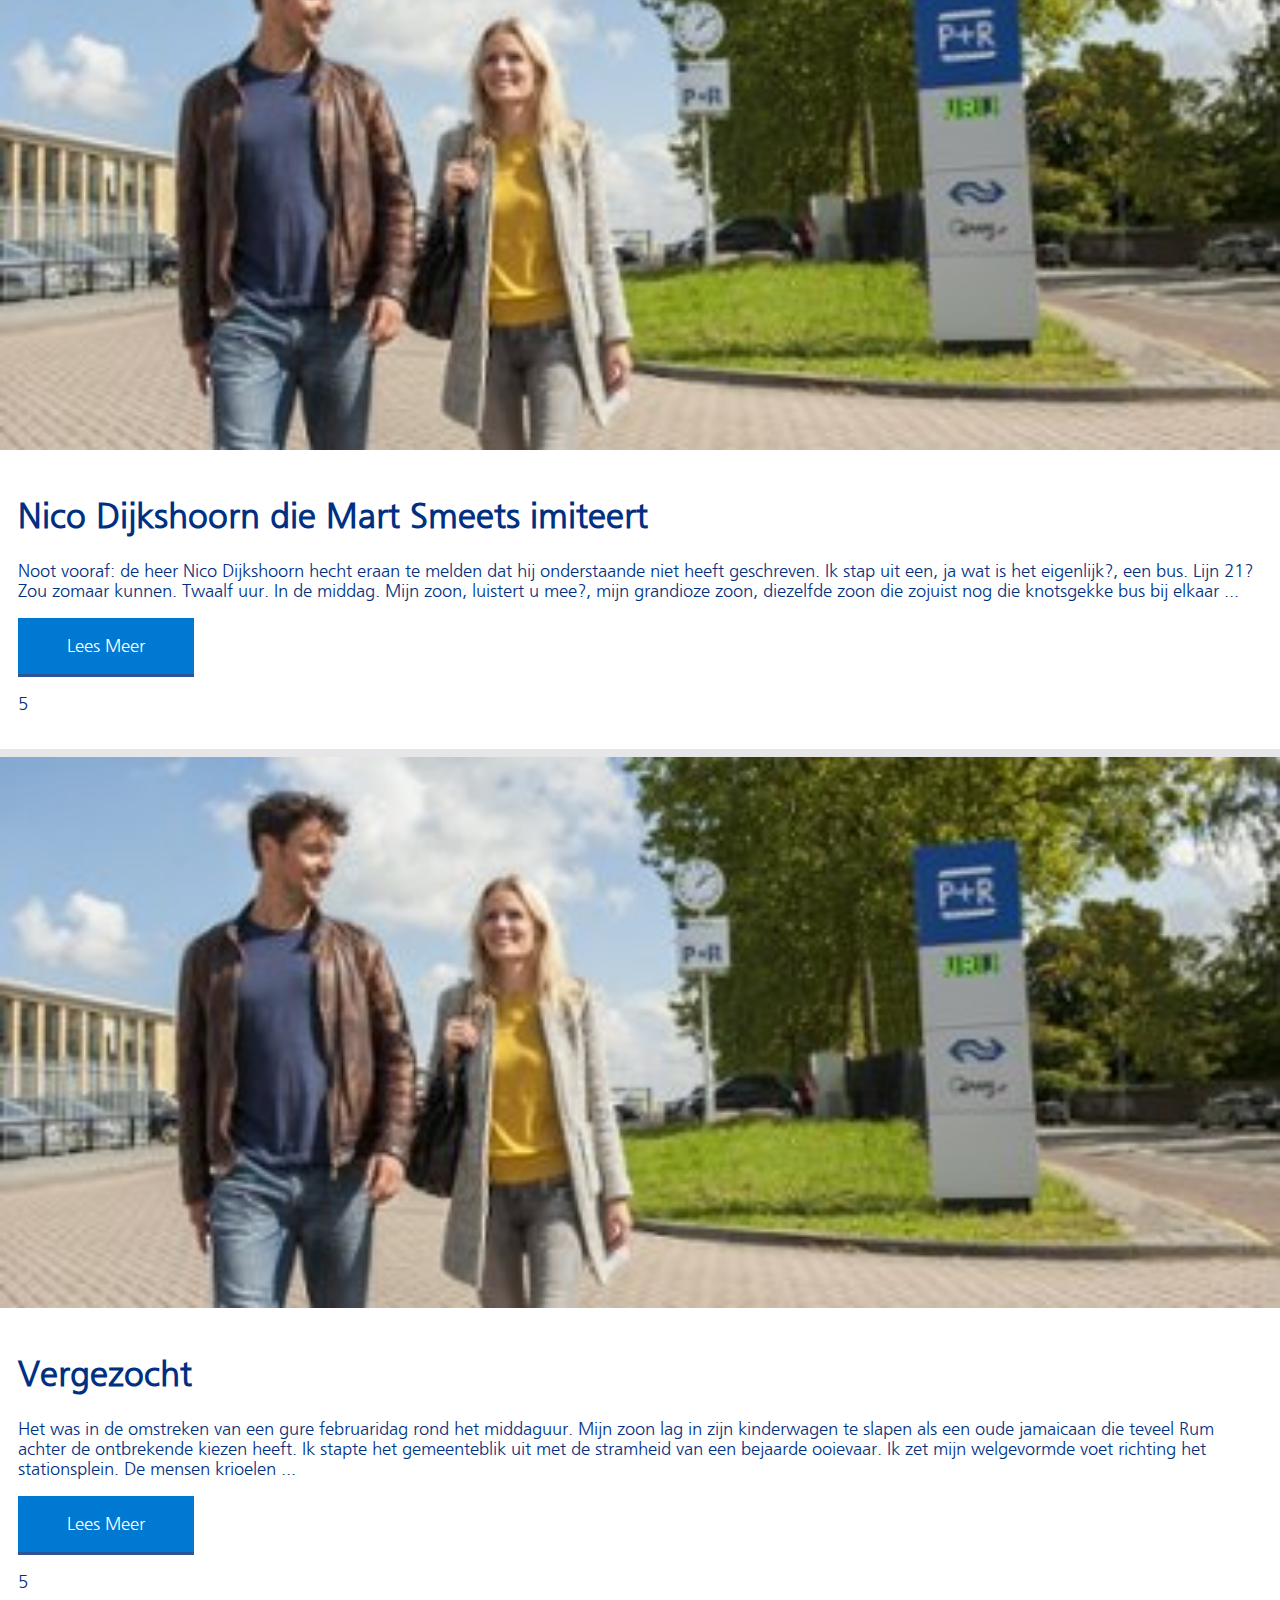
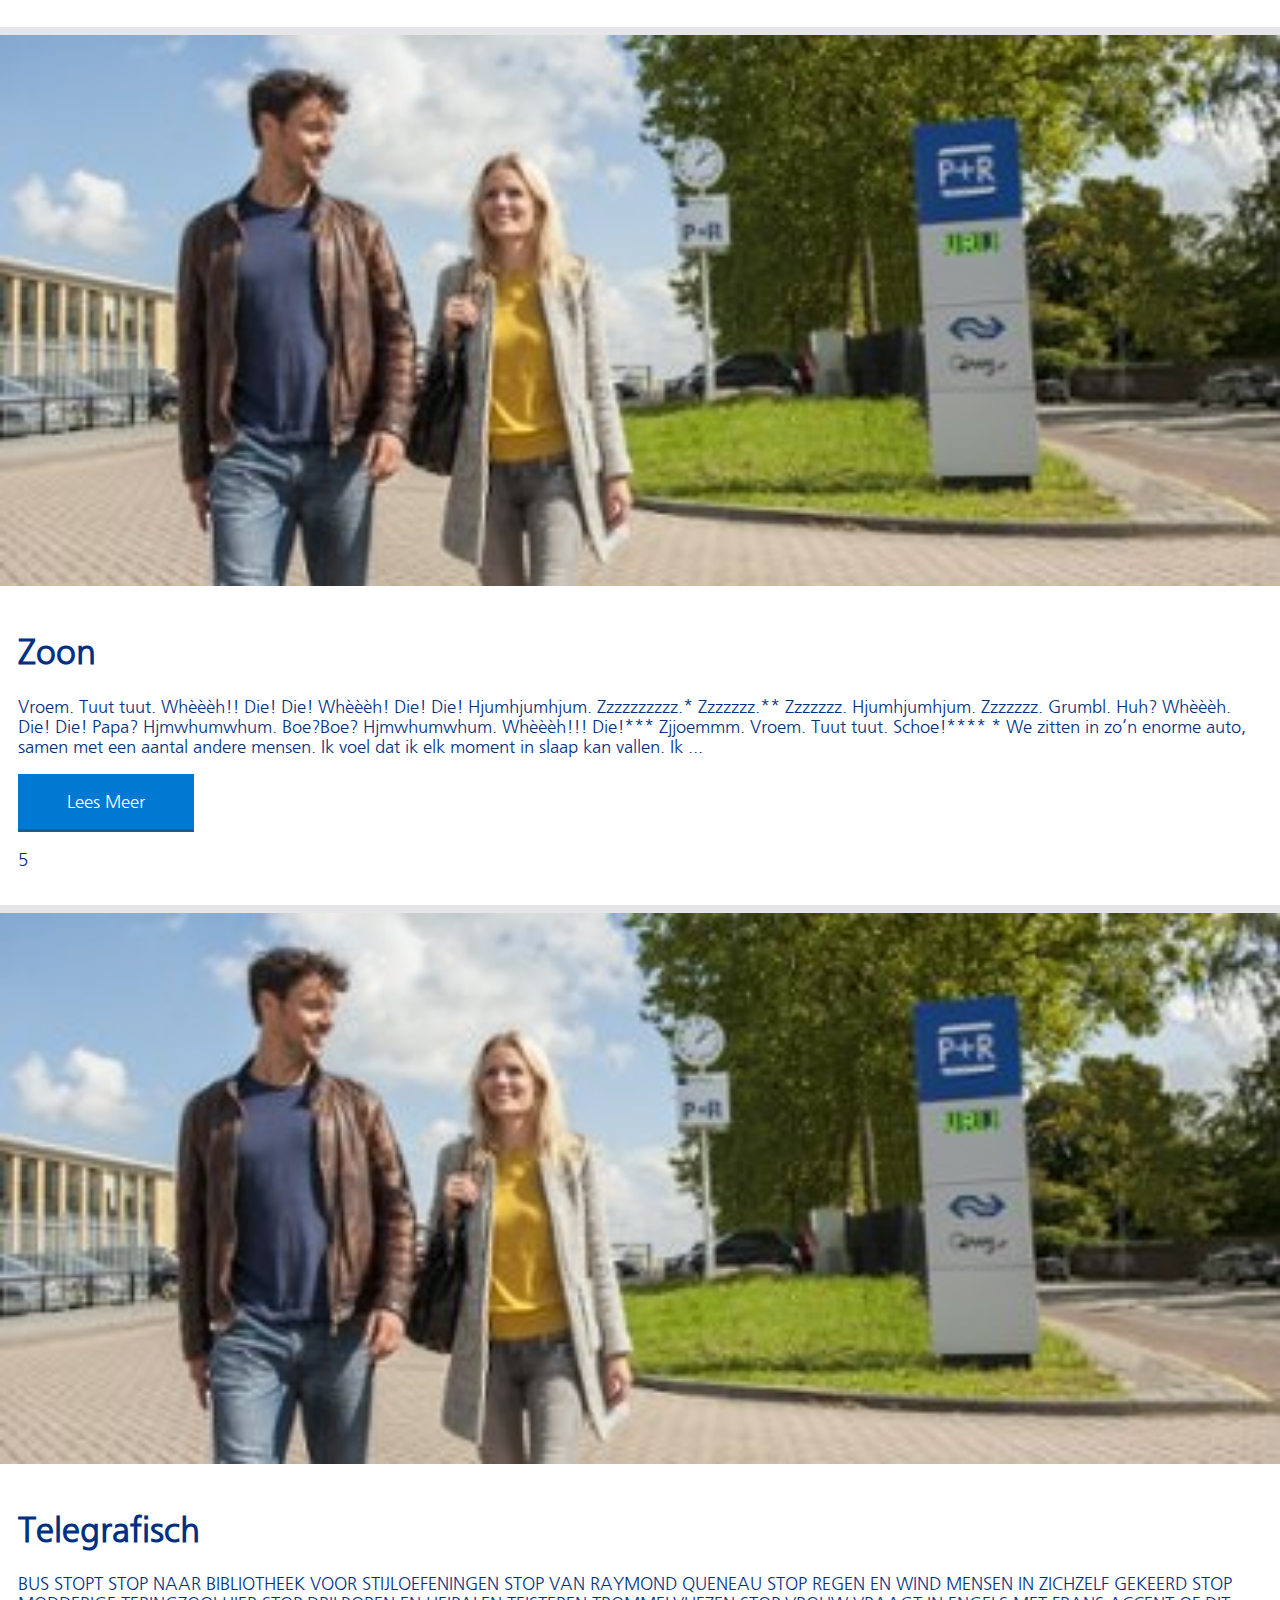
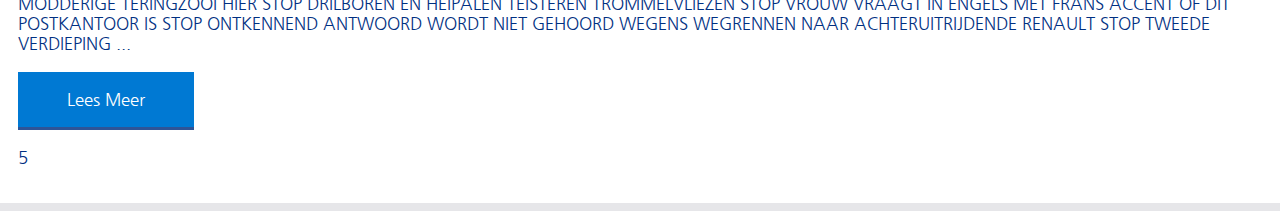
==== commit de2f3e72: "Added CSS transitions" ====
--- a/index.html
+++ b/index.html
@@ -32,10 +32,6 @@
                             <p>Mijn NS</p>
                         </a>
                     </section>
-                    <section class="english">
-                        <img src="english.png" alt="" class="icon">
-                        <a href="#">English</a>
-                    </section>
                 </section>
             </nav>
         </header>
@@ -63,17 +59,24 @@
                <a href="#filterForm">Filteren</a>
                <fieldset>
                    <form id="filterForm" action="">
-                        <label for="beoordeling">Beoordeling</label>
+                        <label for="beoordeling">Minimale beoordeling</label>
                         <input type="range" id="beoordeling" min="1" value="1" max="5" step="1">
                    </form>
                    <form action="">
                        <p>Lengte</p>
-                       <input type="checkbox" value="Kort (5 min)">
-                       <label for="">Kort (5 min)</label>
-                       <input type="checkbox" value="Gemiddeld (15 min)">
-                       <label for="">Gemiddeld (15 min)</label>
-                       <input type="checkbox" value="Lang (15+ min)">
-                       <label for="">Lang (15 min)</label>
+                       <input id="kort" type="checkbox" value="kort">
+                       <label for="kort">Kort (5 min)</label>
+                       <input id="gemiddeld" type="checkbox" value="gemiddeld">
+                       <label for="gemiddeld">Gemiddeld (15 min)</label>
+                       <input id="lang" type="checkbox" value="lang">
+                       <label for="lang">Lang (15 min)</label>
+
+                       <p>Volgorde</p>
+                       <select name="volgorde" id="volgorde">
+                            <option value="beste">Best Beoordeeld</option>
+                            <option value="AZ">Alfabetisch A - Z</option>
+                            <option value="ZA">Alfabetisch Z - A</option>
+                       </select>
                    </form>
                </fieldset>
            </aside>
--- a/css/styles.css
+++ b/css/styles.css
@@ -96,10 +96,9 @@
     display: flex;
     flex-wrap: wrap;
     background-color: #FFC917;
-    box-shadow: inset 0 -3px 0 0 #e7b618;
+    box-shadow: 0 3px 0 0 #e7b618;
     justify-content: space-around;
     align-items: center;
-/*    height: 5em;*/
 }
 
 .genreBalk li {
@@ -142,10 +141,23 @@
 }
 
 
-input, input[type="checkbox"] + label {
+input, input[type="checkbox"] + label, select {
     display: block;
     margin-left: 1em;
-
+}
+
+input[type="checkbox"] + label {
+    padding-left: 15px;
+    text-indent: -.5em;
+
+}
+
+input[type="checkbox"] {
+    padding: 0;
+    margin: 0;
+    vertical-align: bottom;
+    position: relative;
+    top: 1.2em;
 }
 
 /* ITEMS */
@@ -177,7 +189,6 @@
 .itemList .item h1 {
     font-size: 2em;
     line-height: normal;
-/*    margin: .2em;*/
 }
 
 .itemList .itemText {
@@ -205,98 +216,125 @@
 
 /* ------------------------------ MEDIA QUERY DESKTOP BREAKPOINT --------------------------*/
 
-x@media (min-width: 95em) {
-        .genreBalk {
-/*            background-color: #003082;*/
-            width: 100%;
-        }
-
-        .genreBalk {
-            padding-top: .5em;
-            padding-bottom: .5em;
-        /*    max-width: 90vw;*/
-            margin: auto;
-        }
-
-        .genreBalk ul {
-            text-align: center;
-        }
-
-        .genreBalk ul li {
-            list-style: none;
-            display: inline-block;
-            padding: .5em;
-            background-color: #003082;
-            color: white;
-            margin: 0 1em;
-        }
-
-
-        /* MAIN CONTENT */
-
-        fieldset {
-            border: none;
-        }
-
-        main {
-            display:flex;
-            flex-wrap: wrap;
-        /*    max-width: 100em;*/
-        }
-
-        .intro {
-            padding: .8em;
-            background-color: rgba(255, 201, 23, 0.85);
-            width: 30em;
-            box-shadow: 0 2px 0 #e7b618;
-            position: absolute;
-        /*    margin: auto;*/
-            left: 25%;
-            top: 60%;
-
-        }
-
-        .introImg {
-            width: 100%;
-            height: 100%;
-        }
-
-        .itemList {
-            display: flex;
-            flex-wrap: wrap;
-        }
-
-        .item {
-            background-color: white;
-        /*    padding: 1em;*/
-            width: 30em;
-            margin: .5em;
-            box-shadow: 0 3px 0 #E6E6E9, 0 6px 0 #c5c5cb
-        }
-
-        .item img {
-            width: 100%;
-        }
-
-        .item .itemText {
-            padding: 1em;
-            width: 100%;
-
-        }
-
-        .item a {
-            display: block;
-            background-color: #0079d3;
-            padding: 1em 1.5em;
-            margin-top: 5em;
-            text-align: center;
-            width: 10em;
-            box-shadow: 0 2px 0 #005ca0;
-            transition: background-color .25s ease-in-out;
-        }
-
-        .item a:hover {
-            background-color: #005ca0;
-}
-}
-
+@media (min-width: 95em) {
+
+    .headerRight section {
+        width: auto;
+    }
+
+    .icon + p {
+        display: inline-block;
+    }
+
+    .intro {
+        padding: .8em;
+        background-color: rgba(46, 84, 151, 0.85);
+        width: 30em;
+        box-shadow: 0 3px 0 0 rgba(0, 0, 0, 0.2);
+        position: absolute;
+        left: 25%;
+        top: 60%;
+    }
+
+    .introImg {
+        width: 100%;
+        height: 100%;
+    }
+
+    .genreBalk {
+        width: 100%;
+    }
+
+    ul li {
+        padding: .5em;
+        background: linear-gradient(to top, #e7b618 50%, #FFC917 50%);
+        background-size: 100% 200%;
+        background-position:left top;
+        transition: all .15s linear;
+    }
+
+    ul li > a {
+        padding: 5em;
+        transition: all .25s ease-in;
+    }
+
+    ul li a:hover {
+        color: white;
+
+    }
+
+    ul li:hover {
+        background-color: #e7b618;
+        color: white;
+        background-position:left bottom;
+
+    }
+
+    main {
+        display:flex;
+        flex-wrap: wrap;
+    }
+
+    .filter {
+        width: 15%;
+        height: 30em;
+        margin-top: 1em;
+    }
+
+    .filter fieldset {
+        display: block;
+    }
+
+
+    .itemList {
+        max-width: 85%;
+        display: flex;
+        flex-wrap: wrap;
+        justify-content: space-between;
+        margin-top: 1em;
+    }
+
+    .itemList > h1 {
+        margin-top: 0;
+        text-align: left;
+        font-size: 3.5em;
+    }
+
+    .itemList .item h1 {
+        margin:  0;
+    }
+
+    .item {
+        background-color: white;
+        width: 30em;
+        margin-bottom: 2em;
+        box-shadow: 0 3px 0 #E6E6E9, 0 6px 0 #c5c5cb
+    }
+
+    .item img {
+        width: 100%;
+    }
+
+    .item .itemText {
+        display: flex;
+        flex-wrap: wrap;
+        padding: 1em;
+        width: 100%;
+    }
+
+    .item a {
+        display: block;
+        background: linear-gradient(to top, #005ca0 50%, #0079d3 50%);
+        background-size: 100% 200%;
+        background-position: left top;
+        text-align: center;
+        width: 10em;
+        box-shadow: 0 2px 0 #005ca0;
+        transition: all .15s linear;
+    }
+
+    .item a:hover {
+        background-position: left bottom;
+}
+}
+
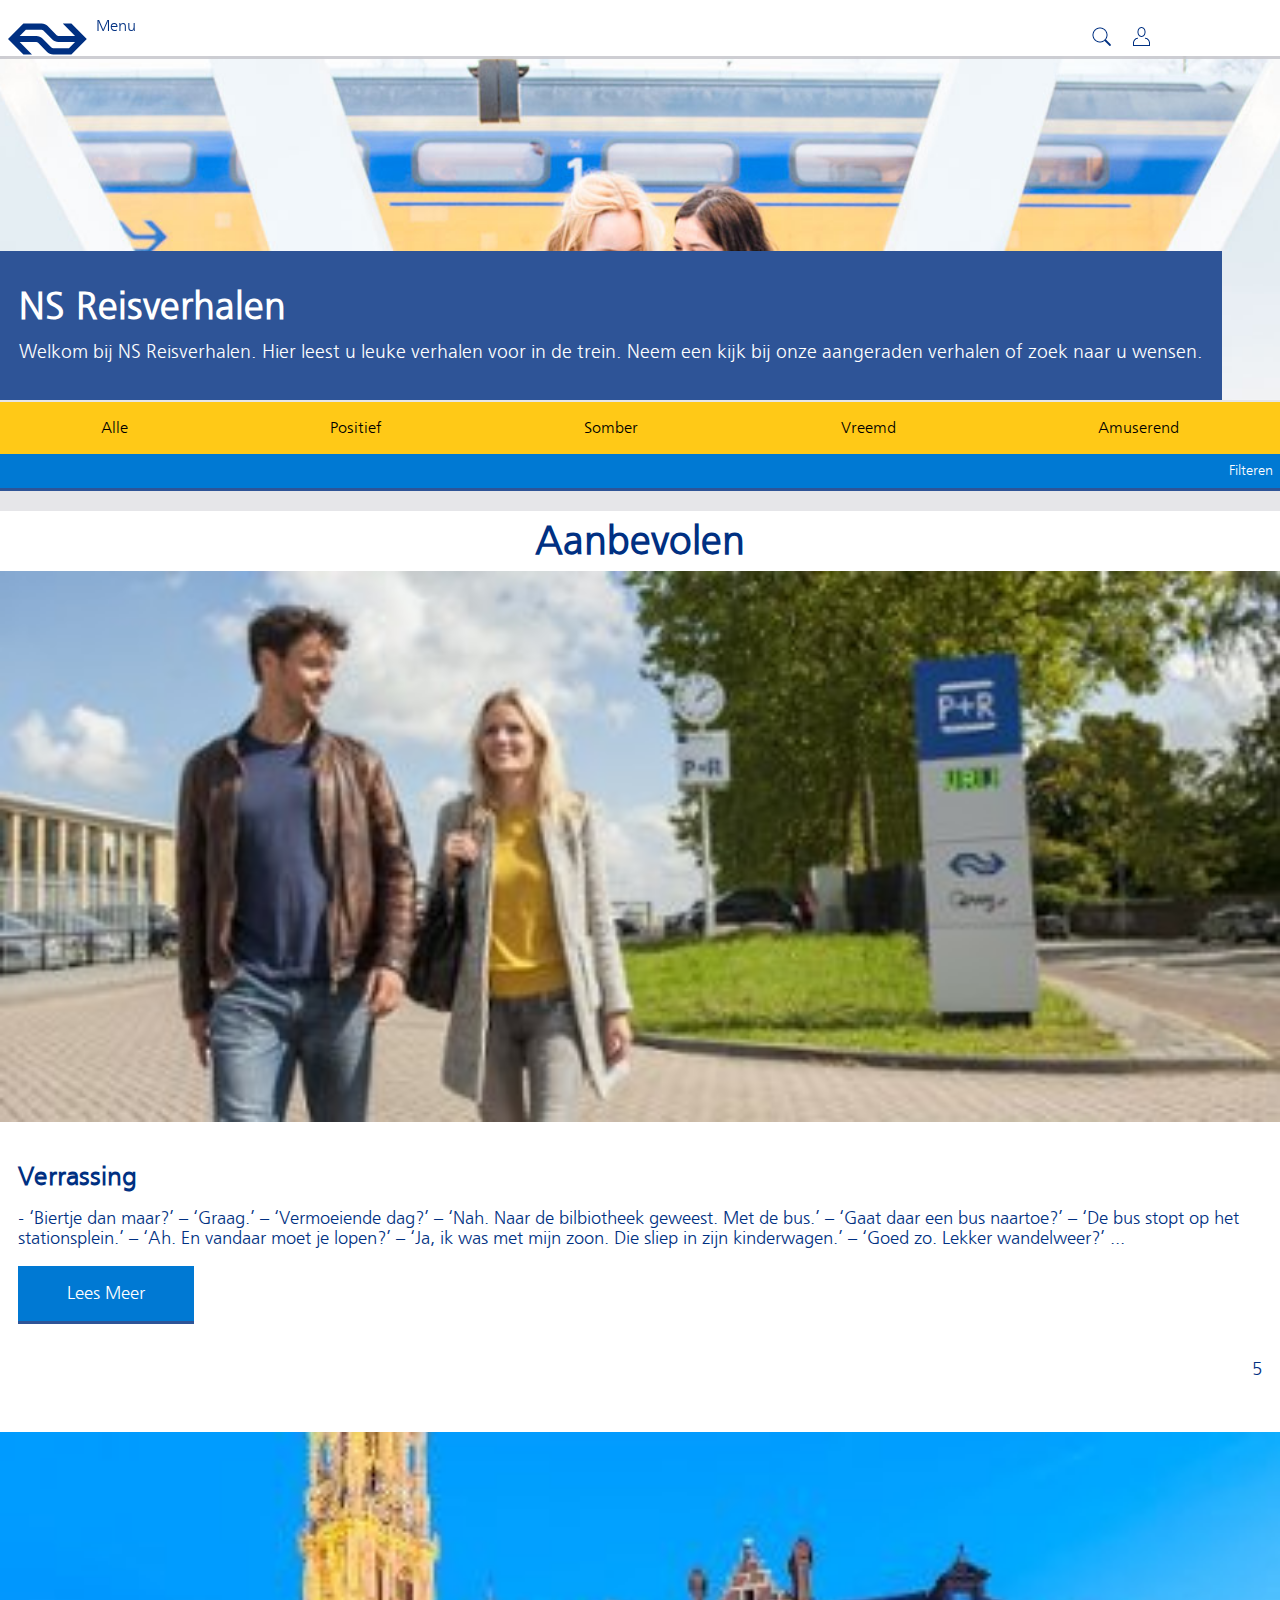
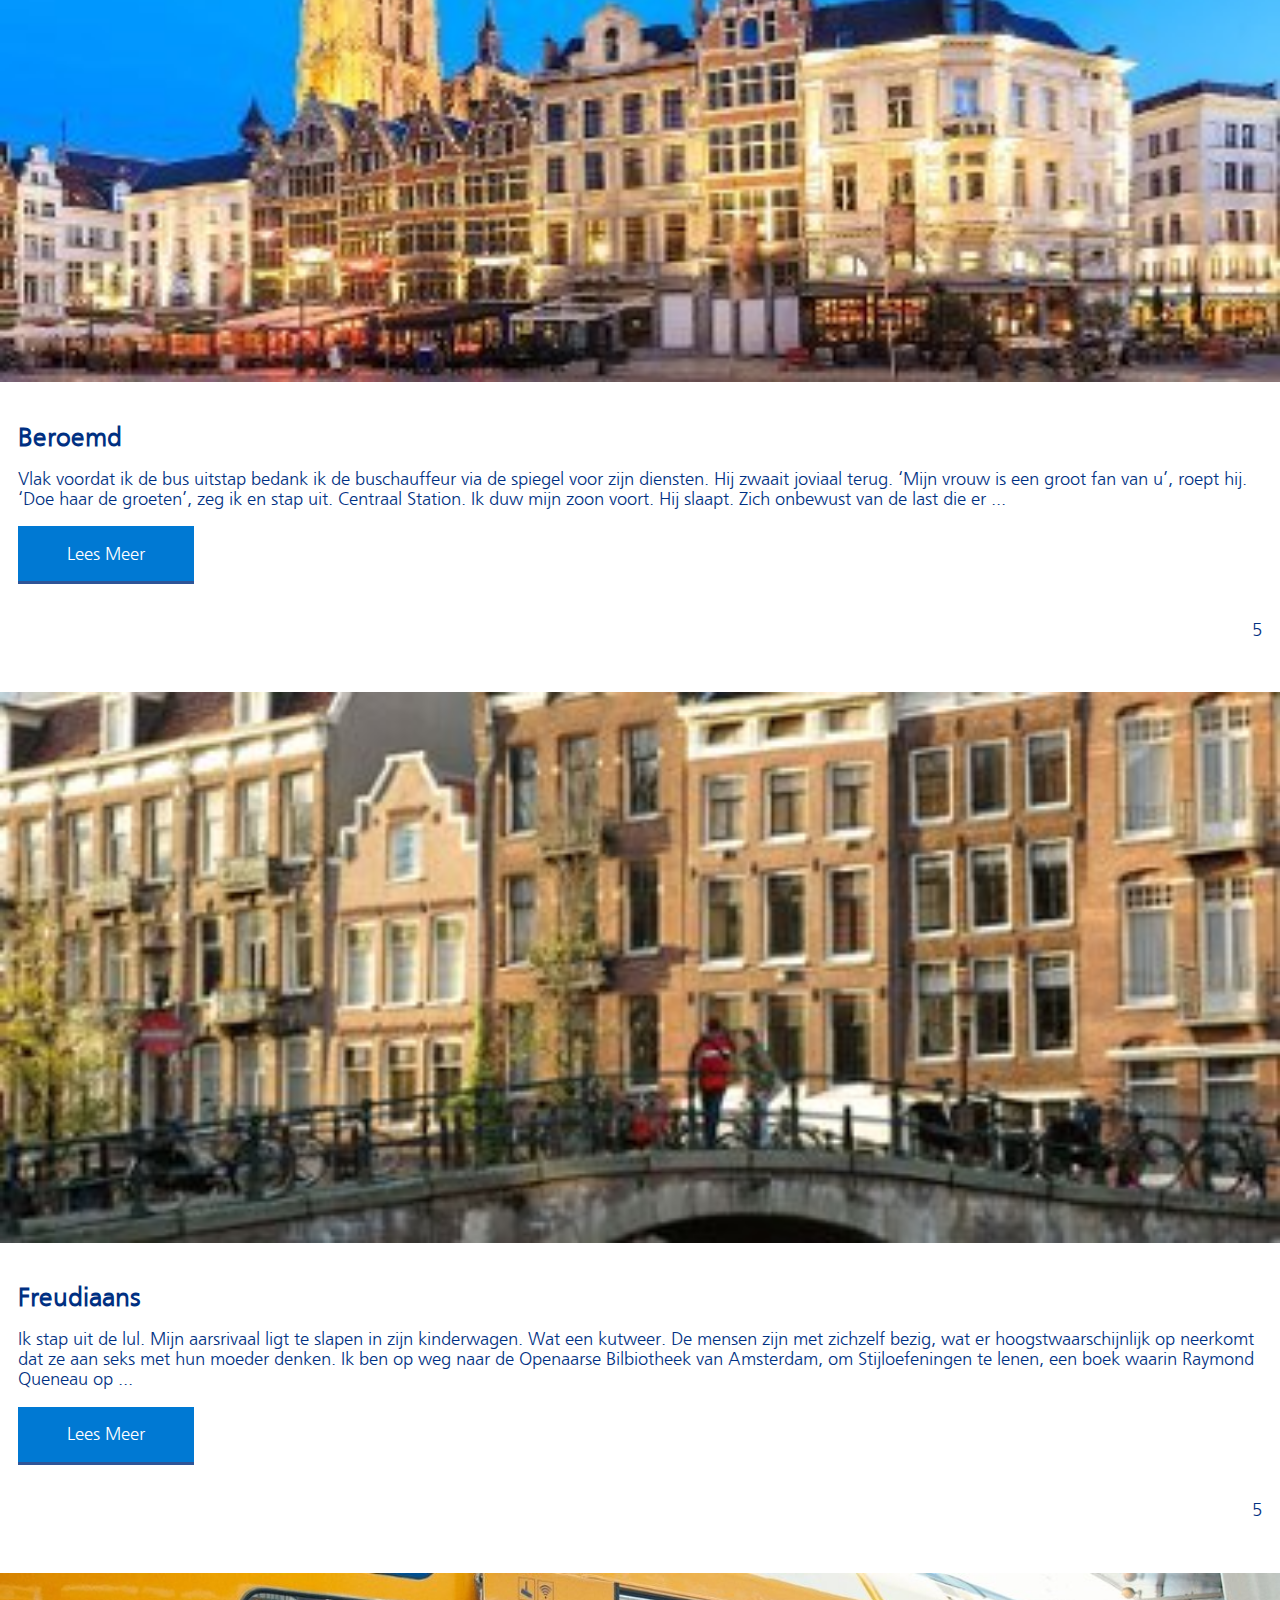
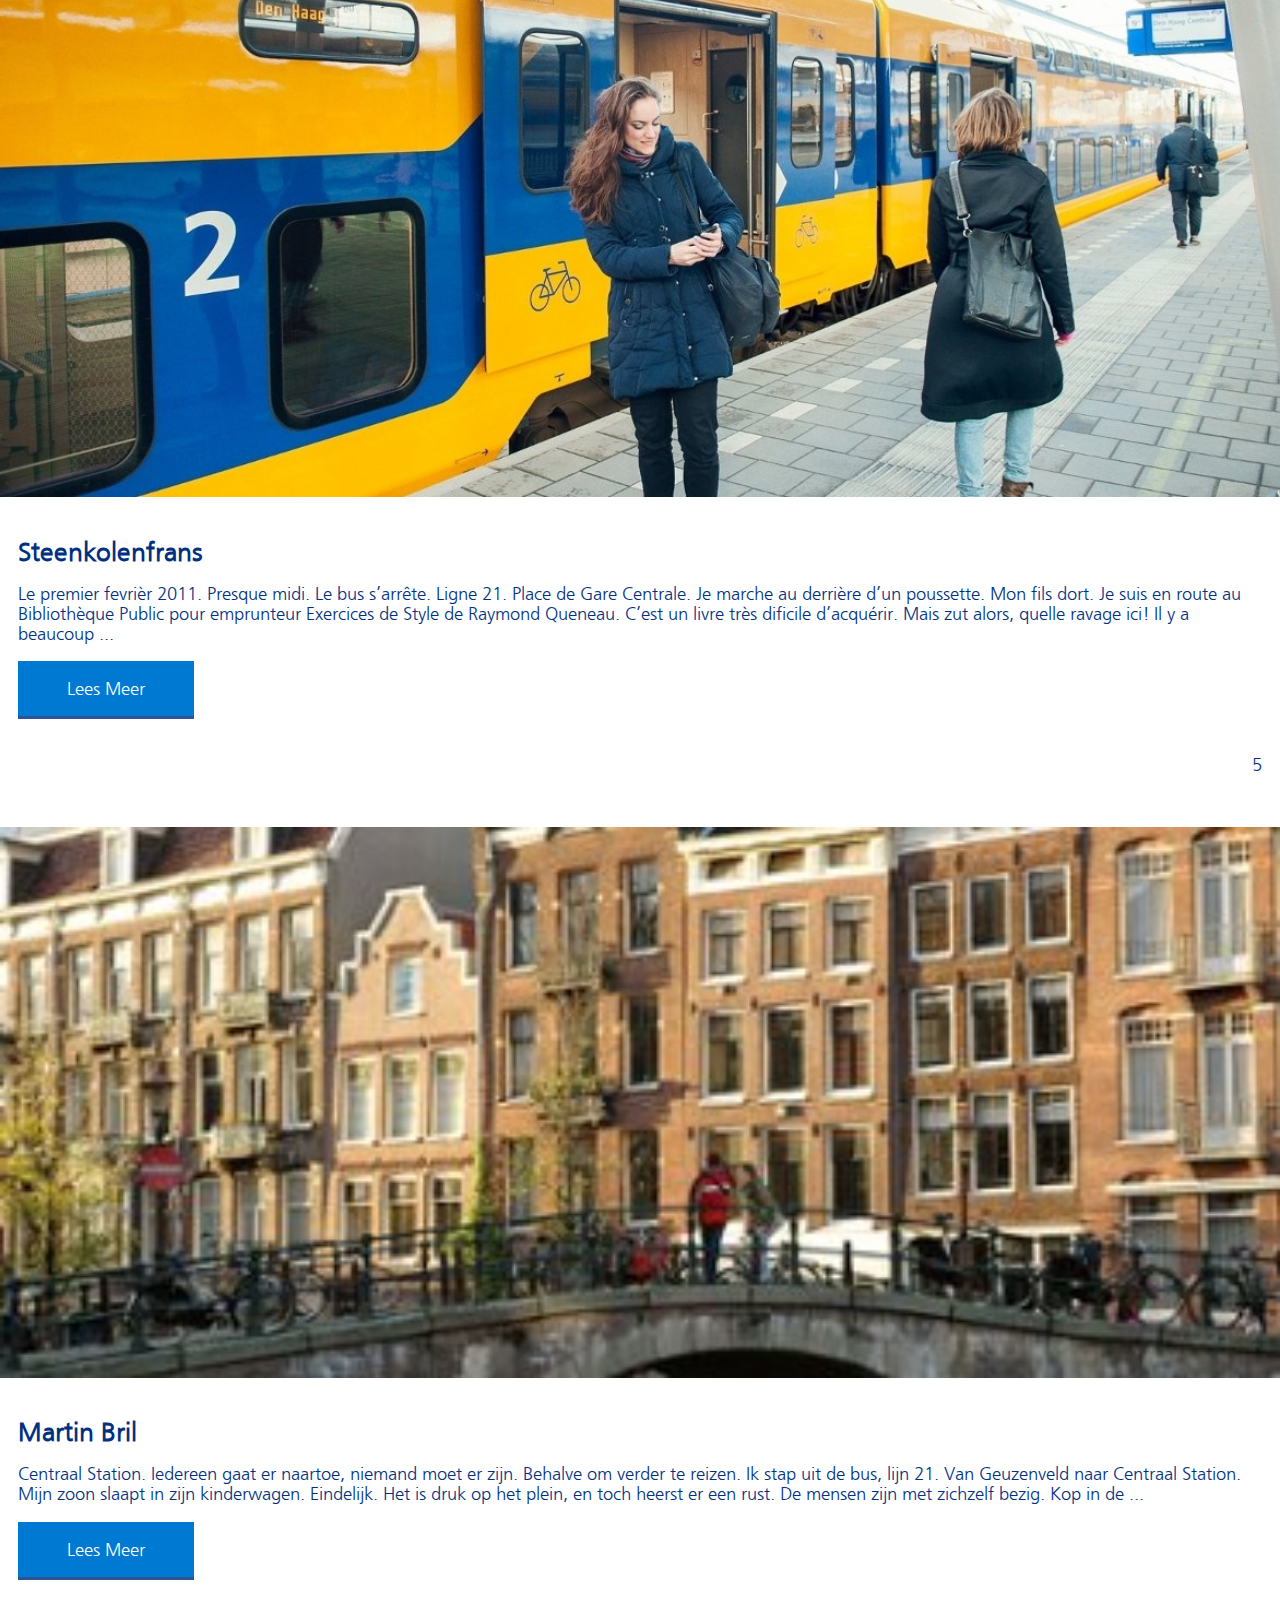
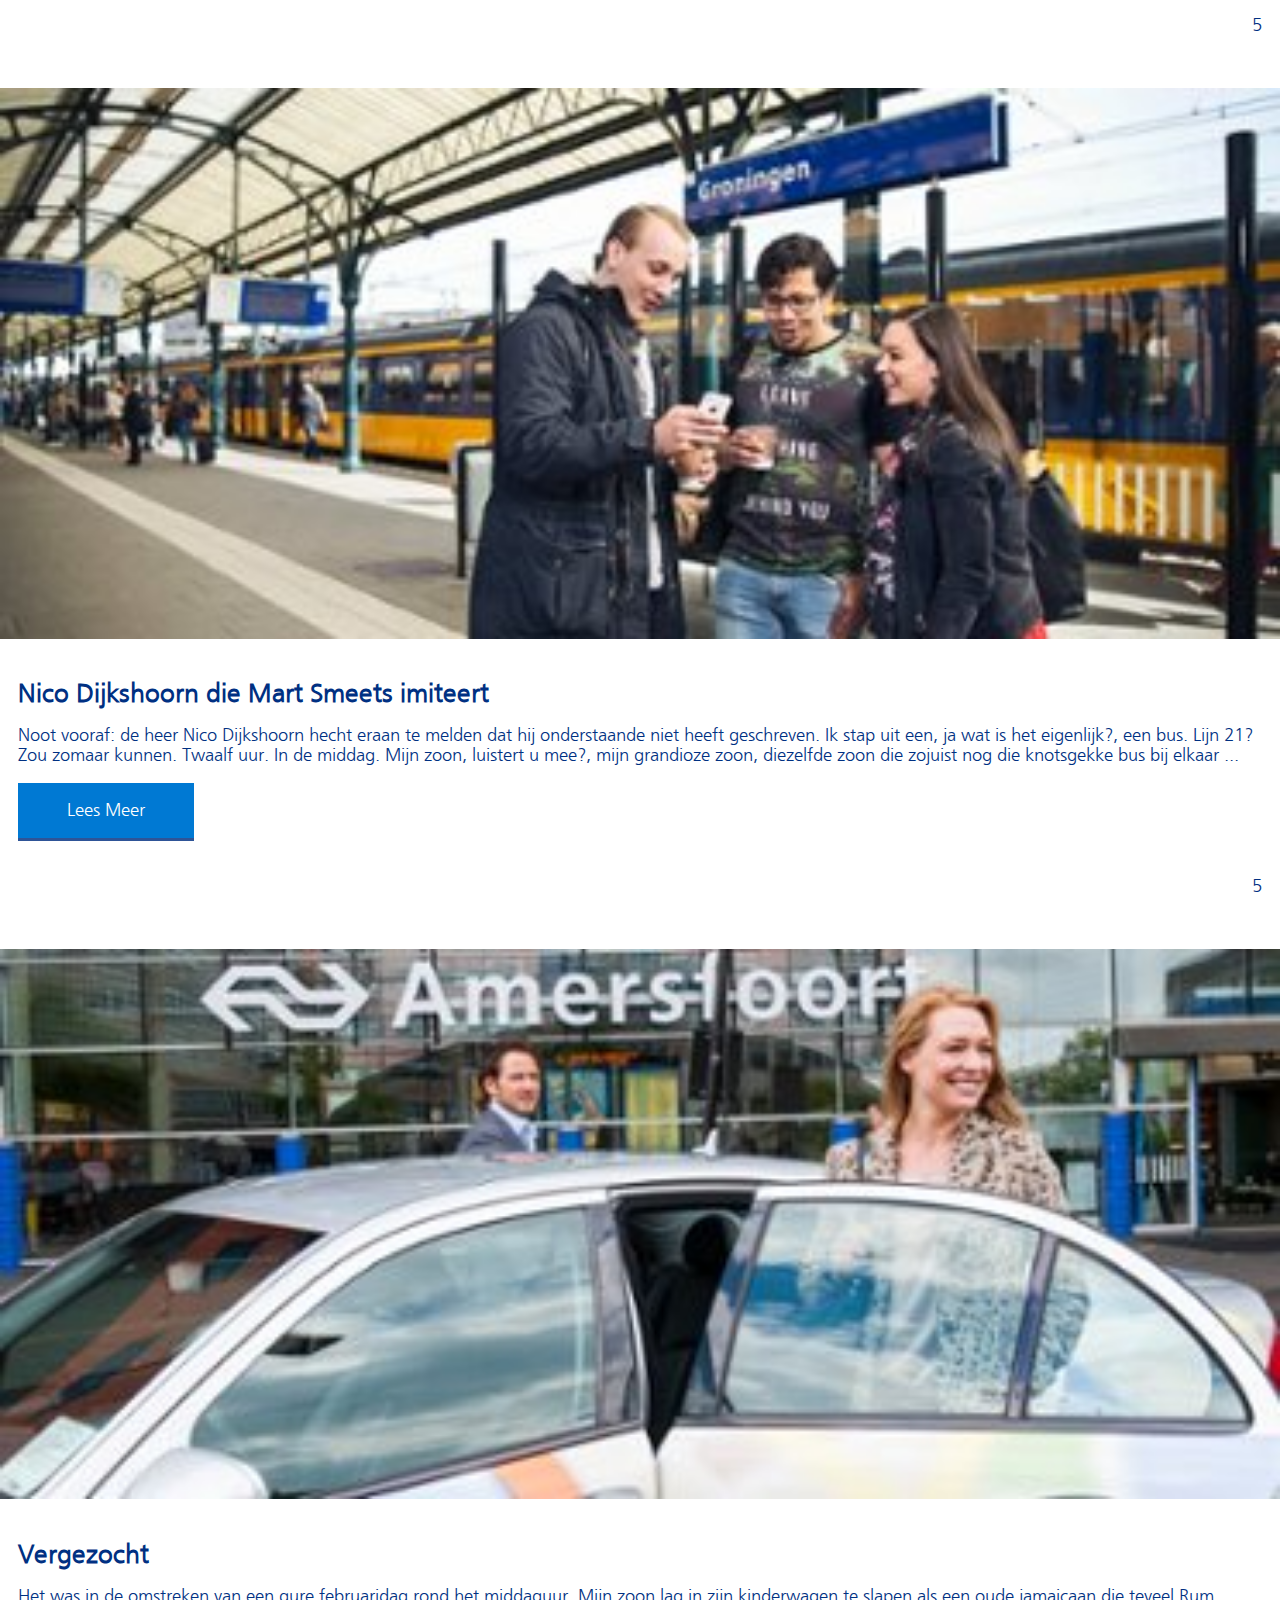
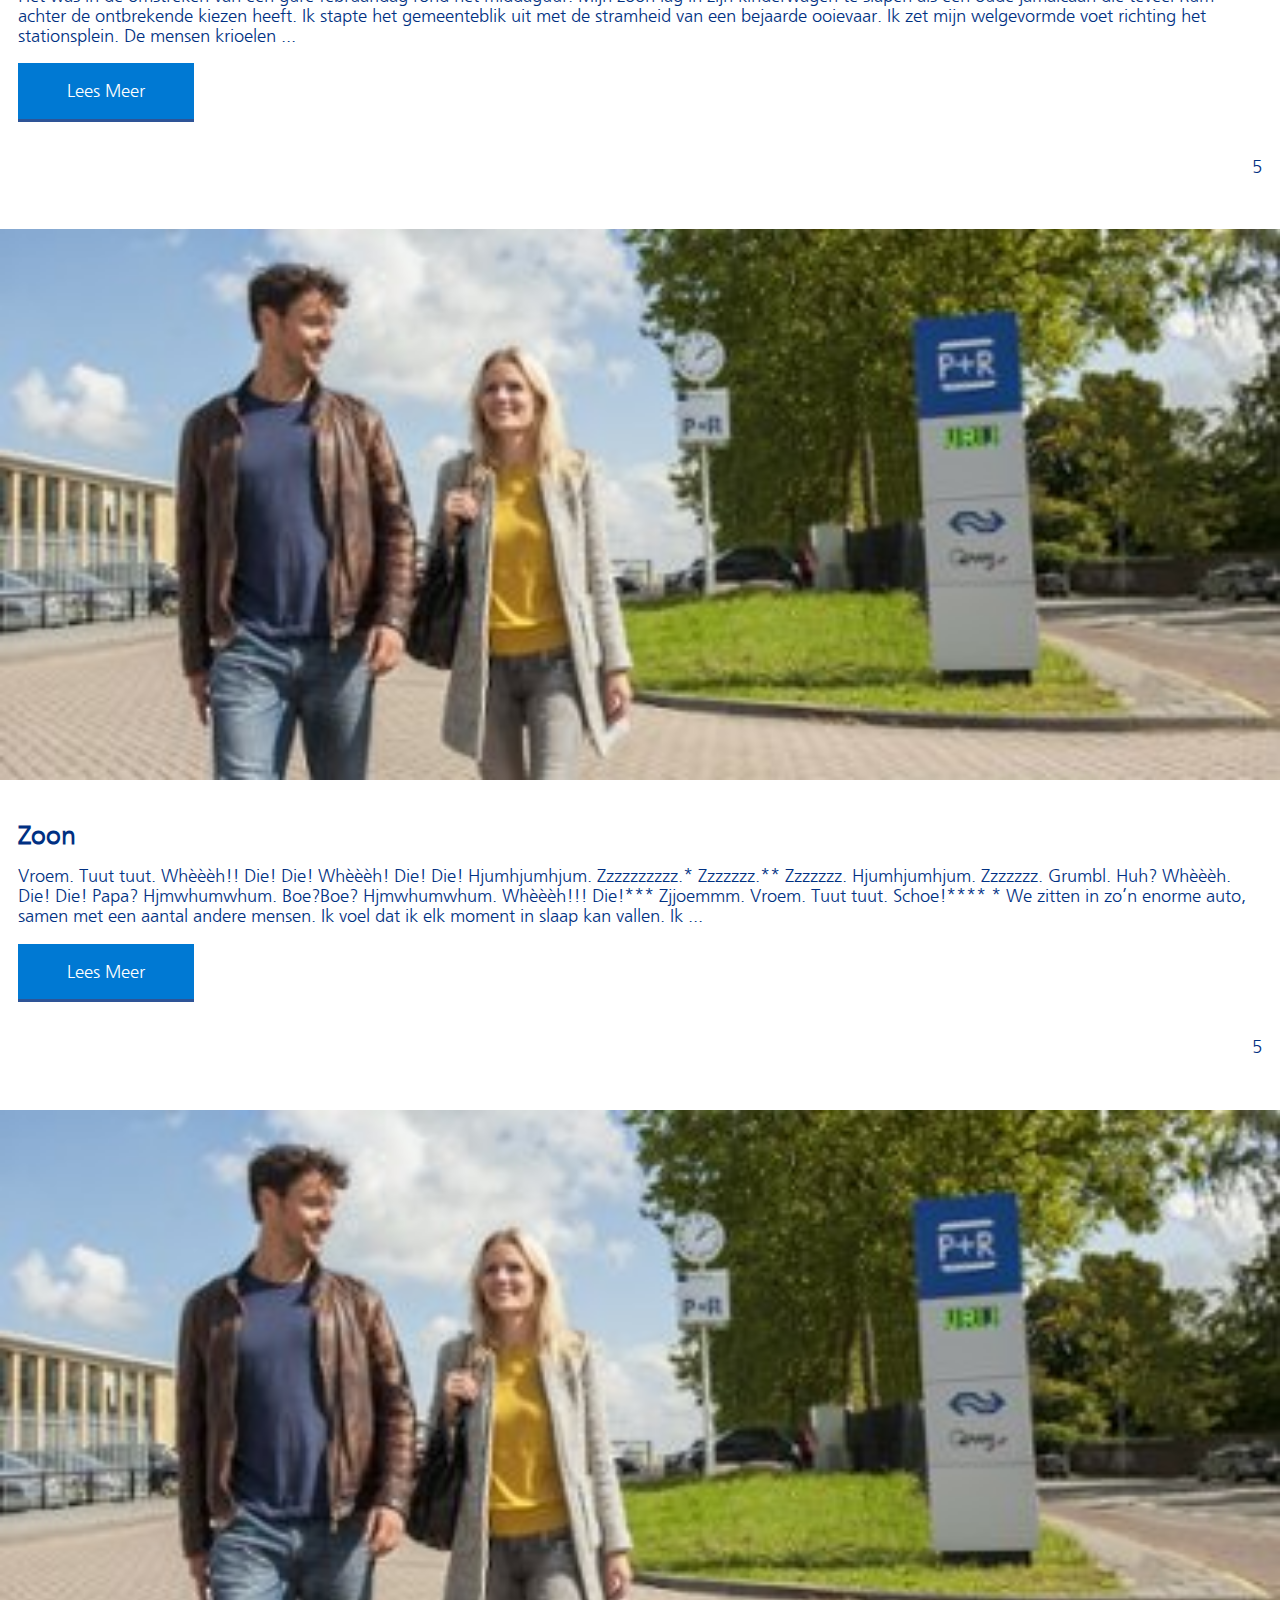
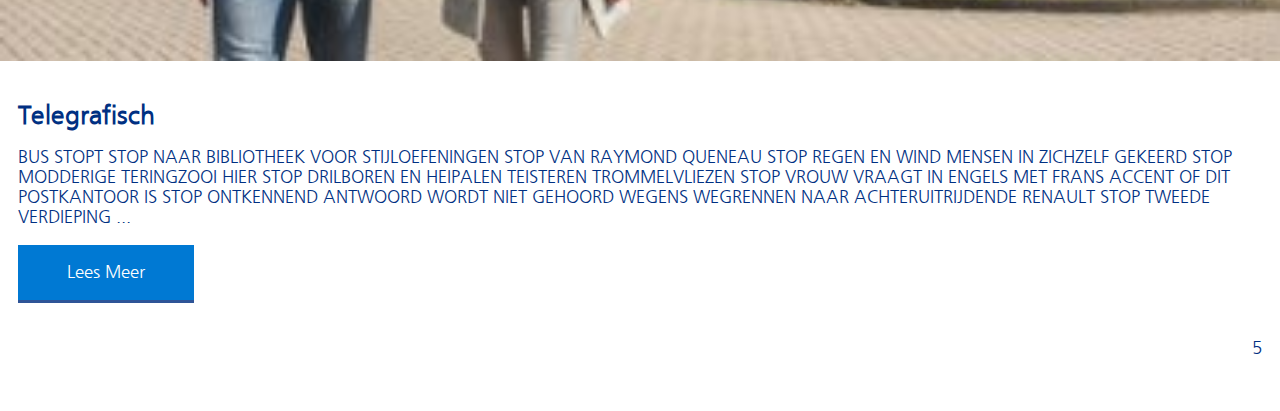
==== commit b16b26f5: "Added images and responive mobile version" ====
--- a/index.html
+++ b/index.html
@@ -3,6 +3,7 @@
     <head>
         <meta charset="UTF-8">
         <meta name="viewport" content="initial-scale=1, width=device-width">
+        <meta name="theme-color" content"#e7b618">
         <title>NS Reisverhalen</title>
         <link rel="stylesheet" href="css/styles.css">
     </head>
@@ -20,24 +21,24 @@
                 </section>
 -->
                 <section class="headerRight">
-                    <section class="search">
-                        <a href="#">
-                           <img src="img/icon/search.png" alt="" class="icon">
-                           <p>Zoeken</p>
-                        </a>
-                    </section>
-                    <section class="mijnNs">
-                        <a href="#">
-                            <img src="img/icon/profile.png." alt="" class="icon">
-                            <p>Mijn NS</p>
-                        </a>
-                    </section>
+                    <ul>
+                        <li class="search">
+                            <a href="#">
+                               <img src="img/icon/search.png" alt="" class="icon">
+                               <p>Zoeken</p>
+                            </a>
+                       </li>
+                       <li class="mijnNS">
+                            <a href="#">
+                                <img src="img/icon/profile.png" alt="" class="icon">
+                                <p>Mijn NS</p>
+                            </a>
+                       </li>
+                    </ul>
+
                 </section>
             </nav>
-        </header>
 
-        <main>
-            <img src="../Frontend2016/img/Abonnement.jpg" alt="" class="introImg">
             <section class="intro">
 
                 <h1>NS Reisverhalen</h1>
@@ -45,6 +46,10 @@
 
             </section>
 
+        </header>
+
+        <main>
+<!--            <img src="img/Abonnement.jpg" alt="" class="introImg">-->
             <section class="genreBalk">
                <ul>
                    <li class="genre"><a href="">Alle</a></li>
@@ -58,7 +63,7 @@
             <aside class="filter">
                <a href="#filterForm">Filteren</a>
                <fieldset>
-                   <form id="filterForm" action="">
+                   <form id="filterForm" action="#">
                         <label for="beoordeling">Minimale beoordeling</label>
                         <input type="range" id="beoordeling" min="1" value="1" max="5" step="1">
                    </form>
@@ -70,7 +75,6 @@
                        <label for="gemiddeld">Gemiddeld (15 min)</label>
                        <input id="lang" type="checkbox" value="lang">
                        <label for="lang">Lang (15 min)</label>
-
                        <p>Volgorde</p>
                        <select name="volgorde" id="volgorde">
                             <option value="beste">Best Beoordeeld</option>
@@ -86,34 +90,34 @@
                 <section class="item item1">
                     <img src="img/artikelImage1.jpg" alt="">
                     <section class="itemText">
-                        <h1>Verrassing</h1>
+                        <h2>Verrassing</h2>
                         <p>- ‘Biertje dan maar?’ – ‘Graag.’ – ‘Vermoeiende dag?’ – ‘Nah. Naar de bilbiotheek geweest. Met de bus.’ – ‘Gaat daar een bus naartoe?’ – ‘De bus stopt op het stationsplein.’ – ‘Ah. En vandaar moet je lopen?’ – ‘Ja, ik was met mijn zoon. Die sliep in zijn kinderwagen.’ – ‘Goed zo. Lekker wandelweer?’ ...</p>
                         <a href="artikelPagina1.html" class="leesMeer">Lees Meer</a>
                         <p>5</p>
                     </section>
                 </section>
                 <section class="item item2">
-                    <img src="img/artikelImage1.jpg" alt="">
+                    <img src="img/antwerpen-winter.jpg" alt="">
                     <section class="itemText">
-                        <h1>Beroemd</h1>
+                        <h2>Beroemd</h2>
                         <p>Vlak voordat ik de bus uitstap bedank ik de buschauffeur via de spiegel voor zijn diensten. Hij zwaait joviaal terug. ‘Mijn vrouw is een groot fan van u’, roept hij. ‘Doe haar de groeten’, zeg ik en stap uit. Centraal Station. Ik duw mijn zoon voort. Hij slaapt. Zich onbewust van de last die er ...</p>
                         <a href="artikelPagina2.html" class="leesMeer">Lees Meer</a>
                         <p>5</p>
                     </section>
                 </section>
                 <section class="item item3">
-                    <img src="img/artikelImage1.jpg" alt="">
+                    <img src="img/ns-wandeling-amsterdam-hero.jpg" alt="">
                     <section class="itemText">
-                        <h1>Freudiaans</h1>
+                        <h2>Freudiaans</h2>
                         <p>Ik stap uit de lul. Mijn aarsrivaal ligt te slapen in zijn kinderwagen. Wat een kutweer. De mensen zijn met zichzelf bezig, wat er hoogstwaarschijnlijk op neerkomt dat ze aan seks met hun moeder denken. Ik ben op weg naar de Openaarse Bilbiotheek van Amsterdam, om Stijloefeningen te lenen, een boek waarin Raymond Queneau op ...</p>
                         <a href="artikelPagina3.html">Lees Meer</a>
                         <p>5</p>
                     </section>
                 </section>
                 <section class="item item4">
-                    <img src="img/artikelImage1.jpg" alt="">
+                    <img src="img/detail-voorzieningen-in-de-trein.jpg" alt="">
                     <section class="itemText">
-                        <h1>Steenkolenfrans</h1>
+                        <h2>Steenkolenfrans</h2>
                         <p>Le premier fevrièr 2011. Presque midi. Le bus s’arrête. Ligne 21. Place de Gare Centrale. Je marche au derrière d’un poussette. Mon fils dort. Je suis en route au Bibliothèque Public pour emprunteur Exercices de Style de Raymond Queneau. C’est un livre très dificile d’acquérir. Mais zut alors, quelle ravage ici! Il y a beaucoup ...</p>
                         <a href="artikelPagina4.html" class="leesMeer">Lees Meer</a>
                         <p>5</p>
@@ -121,27 +125,27 @@
                     </section>
 
                 <section class="item item5">
-                    <img src="img/artikelImage1.jpg" alt="">
+                    <img src="img/ns-wandeling-amsterdam-hero.jpg" alt="">
                     <section class="itemText">
-                        <h1>Martin Bril</h1>
+                        <h2>Martin Bril</h2>
                         <p>Centraal Station. Iedereen gaat er naartoe, niemand moet er zijn. Behalve om verder te reizen. Ik stap uit de bus, lijn 21. Van Geuzenveld naar Centraal Station. Mijn zoon slaapt in zijn kinderwagen. Eindelijk. Het is druk op het plein, en toch heerst er een rust. De mensen zijn met zichzelf bezig. Kop in de ...</p>
                         <a href="artikelPagina5.html" class="leesMeer">Lees Meer</a>
                         <p>5</p>
                     </section>
                 </section>
                 <section class="item item7">
-                    <img src="img/artikelImage1.jpg" alt="">
+                    <img src="img/studenten-op-perron.jpg" alt="">
                     <section class="itemText">
-                        <h1>Nico Dijkshoorn die Mart Smeets imiteert</h1>
+                        <h2>Nico Dijkshoorn die Mart Smeets imiteert</h2>
                         <p>Noot vooraf: de heer Nico Dijkshoorn hecht eraan te melden dat hij onderstaande niet heeft geschreven. Ik stap uit een, ja wat is het eigenlijk?, een bus. Lijn 21? Zou zomaar kunnen. Twaalf uur. In de middag. Mijn zoon, luistert u mee?, mijn grandioze zoon, diezelfde zoon die zojuist nog die knotsgekke bus bij elkaar ...</p>
                         <a href="artikelPagina7.html" class="leesMeer">Lees Meer</a>
                         <p>5</p>
                     </section>
                 </section>
                 <section class="item item8">
-                    <img src="img/artikelImage1.jpg" alt="">
+                    <img src="img/ns-zonetaxi.jpg" alt="">
                     <section class="itemText">
-                        <h1>Vergezocht</h1>
+                        <h2>Vergezocht</h2>
                         <p>Het was in de omstreken van een gure februaridag rond het middaguur. Mijn zoon lag in zijn kinderwagen te slapen als een oude jamaicaan die teveel Rum achter de ontbrekende kiezen heeft. Ik stapte het gemeenteblik uit met de stramheid van een bejaarde ooievaar. Ik zet mijn welgevormde voet richting het stationsplein. De mensen krioelen ...</p>
                         <a href="artikelPagina8.html" class="leesMeer">Lees Meer</a>
                         <p>5</p>
@@ -150,7 +154,7 @@
                 <section class="item item9">
                     <img src="img/artikelImage1.jpg" alt="">
                     <section class="itemText">
-                        <h1>Zoon</h1>
+                        <h2>Zoon</h2>
                         <p>Vroem. Tuut tuut. Whèèèh!! Die! Die! Whèèèh! Die! Die! Hjumhjumhjum. Zzzzzzzzzz.* Zzzzzzz.** Zzzzzzz. Hjumhjumhjum. Zzzzzzz. Grumbl. Huh? Whèèèh. Die! Die! Papa? Hjmwhumwhum. Boe?Boe? Hjmwhumwhum. Whèèèh!!! Die!*** Zjjoemmm. Vroem. Tuut tuut. Schoe!**** * We zitten in zo’n enorme auto, samen met een aantal andere mensen. Ik voel dat ik elk moment in slaap kan vallen. Ik ...</p>
                         <a href="artikelPagina9.html" class="leesMeer">Lees Meer</a>
                         <p>5</p>
@@ -159,7 +163,7 @@
                 <section class="item item10">
                     <img src="img/artikelImage1.jpg" alt="">
                     <section class="itemText">
-                        <h1>Telegrafisch</h1>
+                        <h2>Telegrafisch</h2>
                         <p>BUS STOPT STOP NAAR BIBLIOTHEEK VOOR STIJLOEFENINGEN STOP VAN RAYMOND QUENEAU STOP REGEN EN WIND MENSEN IN ZICHZELF GEKEERD STOP MODDERIGE TERINGZOOI HIER STOP DRILBOREN EN HEIPALEN TEISTEREN TROMMELVLIEZEN STOP VROUW VRAAGT IN ENGELS MET FRANS ACCENT OF DIT POSTKANTOOR IS STOP ONTKENNEND ANTWOORD WORDT NIET GEHOORD WEGENS WEGRENNEN NAAR ACHTERUITRIJDENDE RENAULT STOP TWEEDE VERDIEPING ...</p>
                         <a href="artikelPagina10.html" class="leesMeer">Lees Meer</a>
                         <p>5</p>
--- a/css/styles.css
+++ b/css/styles.css
@@ -21,6 +21,9 @@
 
 /* General Rules applied to most elements */
 
+ul, li {
+    list-style: none;
+}
 
 a {
     text-decoration: none;
@@ -43,8 +46,21 @@
 /* ----------------- MOBILE FIRST FLOOR CODE ------------------ */
 
 header {
-    background-color: white;
+    background: url(../img/Abonnement.jpg) no-repeat;
+    background-size: 150%;
+    background-position: center top;
+    margin-bottom: .1em;
     width: 100%;
+    position: relative;
+    display: flex;
+/*    flex-direction: column;*/
+    justify-content: space-between;
+    height: 25em;
+}
+
+header ul {
+    display: flex;
+    flex: wrap;
 }
 
 .icon + p {
@@ -57,8 +73,12 @@
     flex-direction: row;
     width: 100%;
     flex-wrap: wrap;
-    height: 3em;
+    height: 3.5em;
     justify-content: space-between;
+    background-color: white;
+    box-shadow: 0 3px 0 0 rgba(197, 197, 203, 0.85);
+    position: fixed;
+    z-index: 1;
 }
 
 .navigatie section {
@@ -73,16 +93,13 @@
 }
 
 /* INTRO */
-
-main .introImg {
-    max-width: 100%;
-}
 
 .intro {
     font-size: 1.2em;
     color: white;
     padding: 1em;
     background-color: #2e5497;
+    align-self: flex-end;
 }
 
 /* FILTER BAR */
@@ -110,8 +127,8 @@
 .genreBalk li a {
     color: black;
     display: block;
-    padding-top: .5em;
-    padding-bottom: .5em;
+    padding-top: 1em;
+    padding-bottom: 1em;
 }
 
 /* SORT AND FILTER FIELDSET */
@@ -138,6 +155,11 @@
     padding: .5em;
     border-bottom: 3px inset #2e5497;
     text-align: right;
+}
+
+
+input[type=range] {
+
 }
 
 
@@ -174,7 +196,9 @@
 
 .item {
     background-color: white;
-    margin-bottom: .5em;
+    margin-bottom: .5em .5em .1em .5em;
+    margin: 0em;
+    padding: 0em;
 }
 
 .itemList {
@@ -185,6 +209,7 @@
 .itemList img {
     width: 100%;
 }
+
 
 .itemList .item h1 {
     font-size: 2em;
@@ -203,6 +228,15 @@
     text-align: center;
     width: 10em;
     padding: 1em;
+    max-height: 3.5em;
+}
+
+.itemList a + p {
+    display: block;
+    text-align: right;
+    margin-left: 4em;
+    padding: 1em 0 1em 1em;
+    background-image: ;
 }
 
 
@@ -218,8 +252,13 @@
 
 @media (min-width: 95em) {
 
-    .headerRight section {
-        width: auto;
+    header {
+        background-size: 100%;
+        height: 40vw;
+    }
+
+    header ul li {
+/*        width: auto;*/
     }
 
     .icon + p {
@@ -229,11 +268,11 @@
     .intro {
         padding: .8em;
         background-color: rgba(46, 84, 151, 0.85);
-        width: 30em;
+        max-width: 30em;
         box-shadow: 0 3px 0 0 rgba(0, 0, 0, 0.2);
         position: absolute;
         left: 25%;
-        top: 60%;
+        bottom: 1em;
     }
 
     .introImg {
@@ -245,12 +284,14 @@
         width: 100%;
     }
 
-    ul li {
+    main ul li {
         padding: .5em;
+        background-color: #FFC917;
         background: linear-gradient(to top, #e7b618 50%, #FFC917 50%);
         background-size: 100% 200%;
-        background-position:left top;
+        background-position: left top;
         transition: all .15s linear;
+        font-size: 1.2em;
     }
 
     ul li > a {
@@ -267,7 +308,6 @@
         background-color: #e7b618;
         color: white;
         background-position:left bottom;
-
     }
 
     main {
@@ -290,14 +330,15 @@
         max-width: 85%;
         display: flex;
         flex-wrap: wrap;
-        justify-content: space-between;
+        justify-content: space-around;
         margin-top: 1em;
     }
 
     .itemList > h1 {
         margin-top: 0;
         text-align: left;
-        font-size: 3.5em;
+        font-size: 2.5em;
+        background-color:#E6E6E9;
     }
 
     .itemList .item h1 {
@@ -308,7 +349,7 @@
         background-color: white;
         width: 30em;
         margin-bottom: 2em;
-        box-shadow: 0 3px 0 #E6E6E9, 0 6px 0 #c5c5cb
+        box-shadow: 0 3px 0 #E6E6E9, 0 6px 0 #c5c5cb;
     }
 
     .item img {
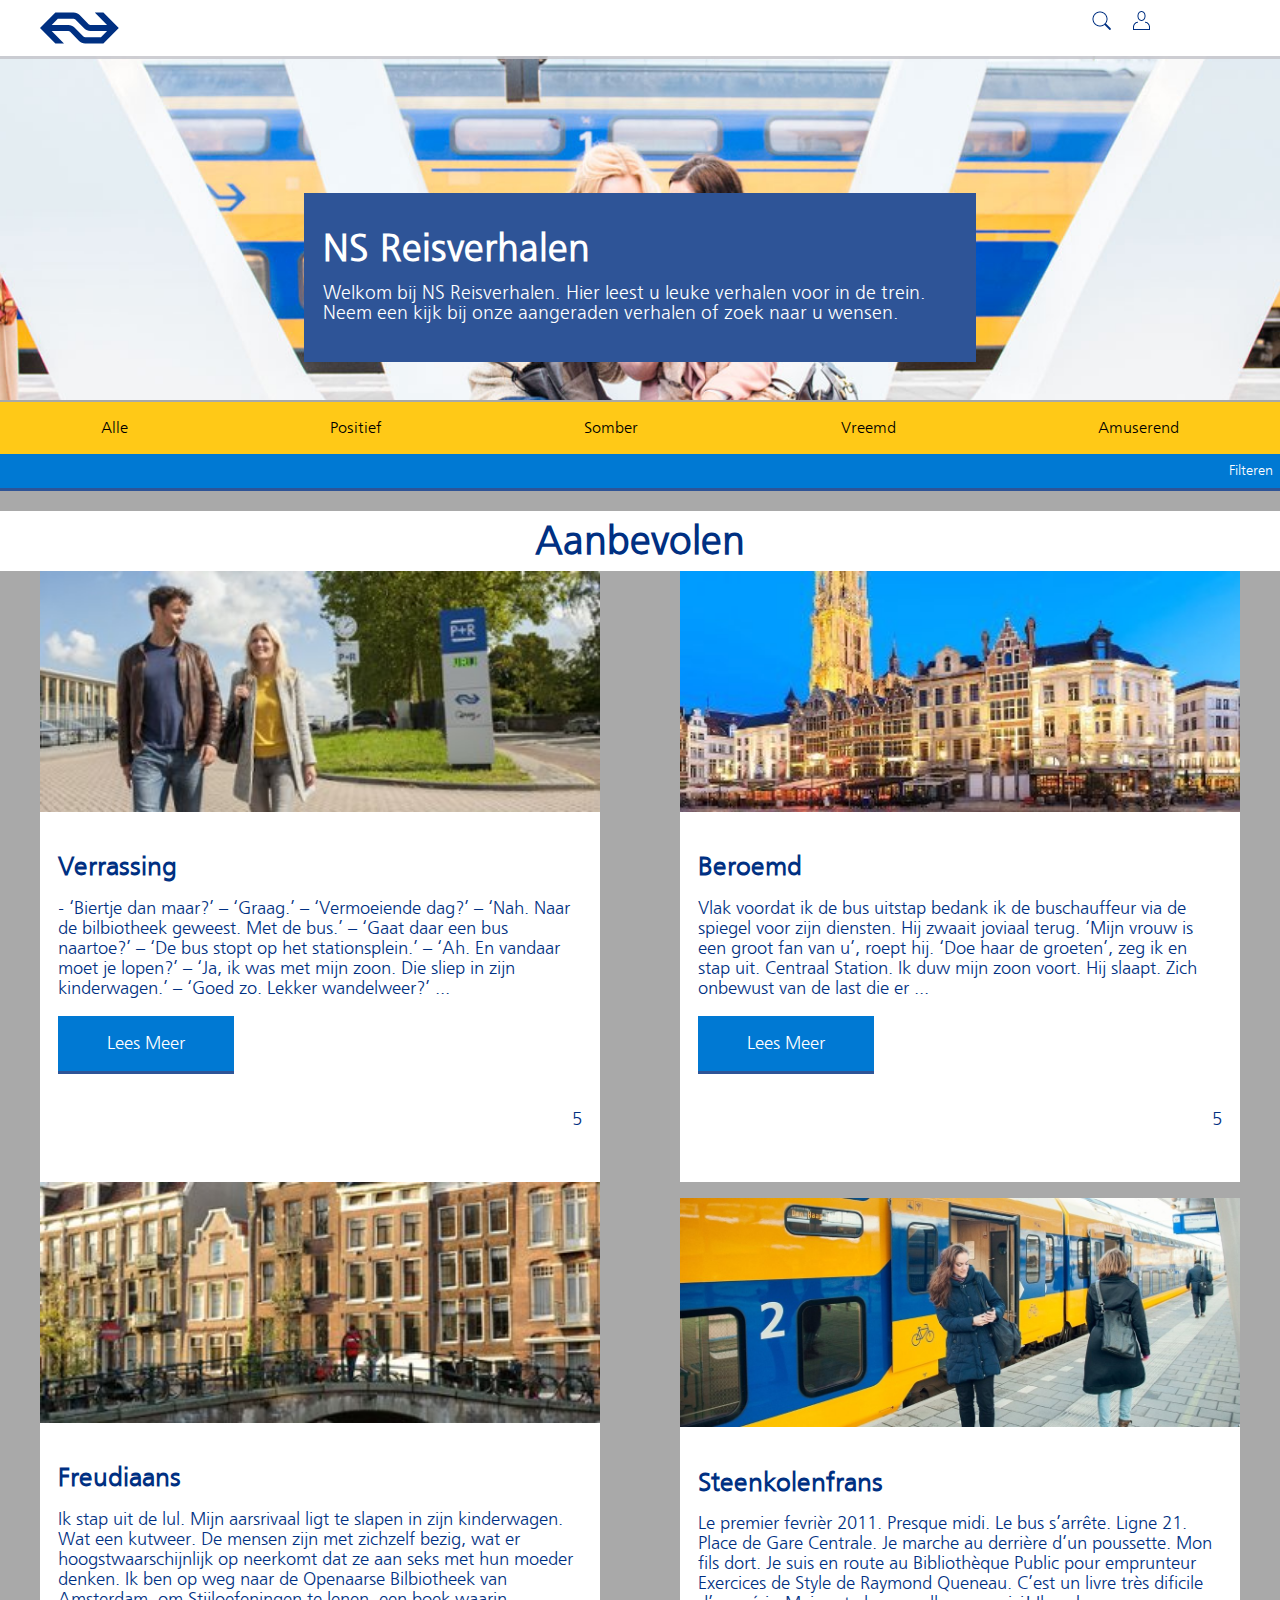
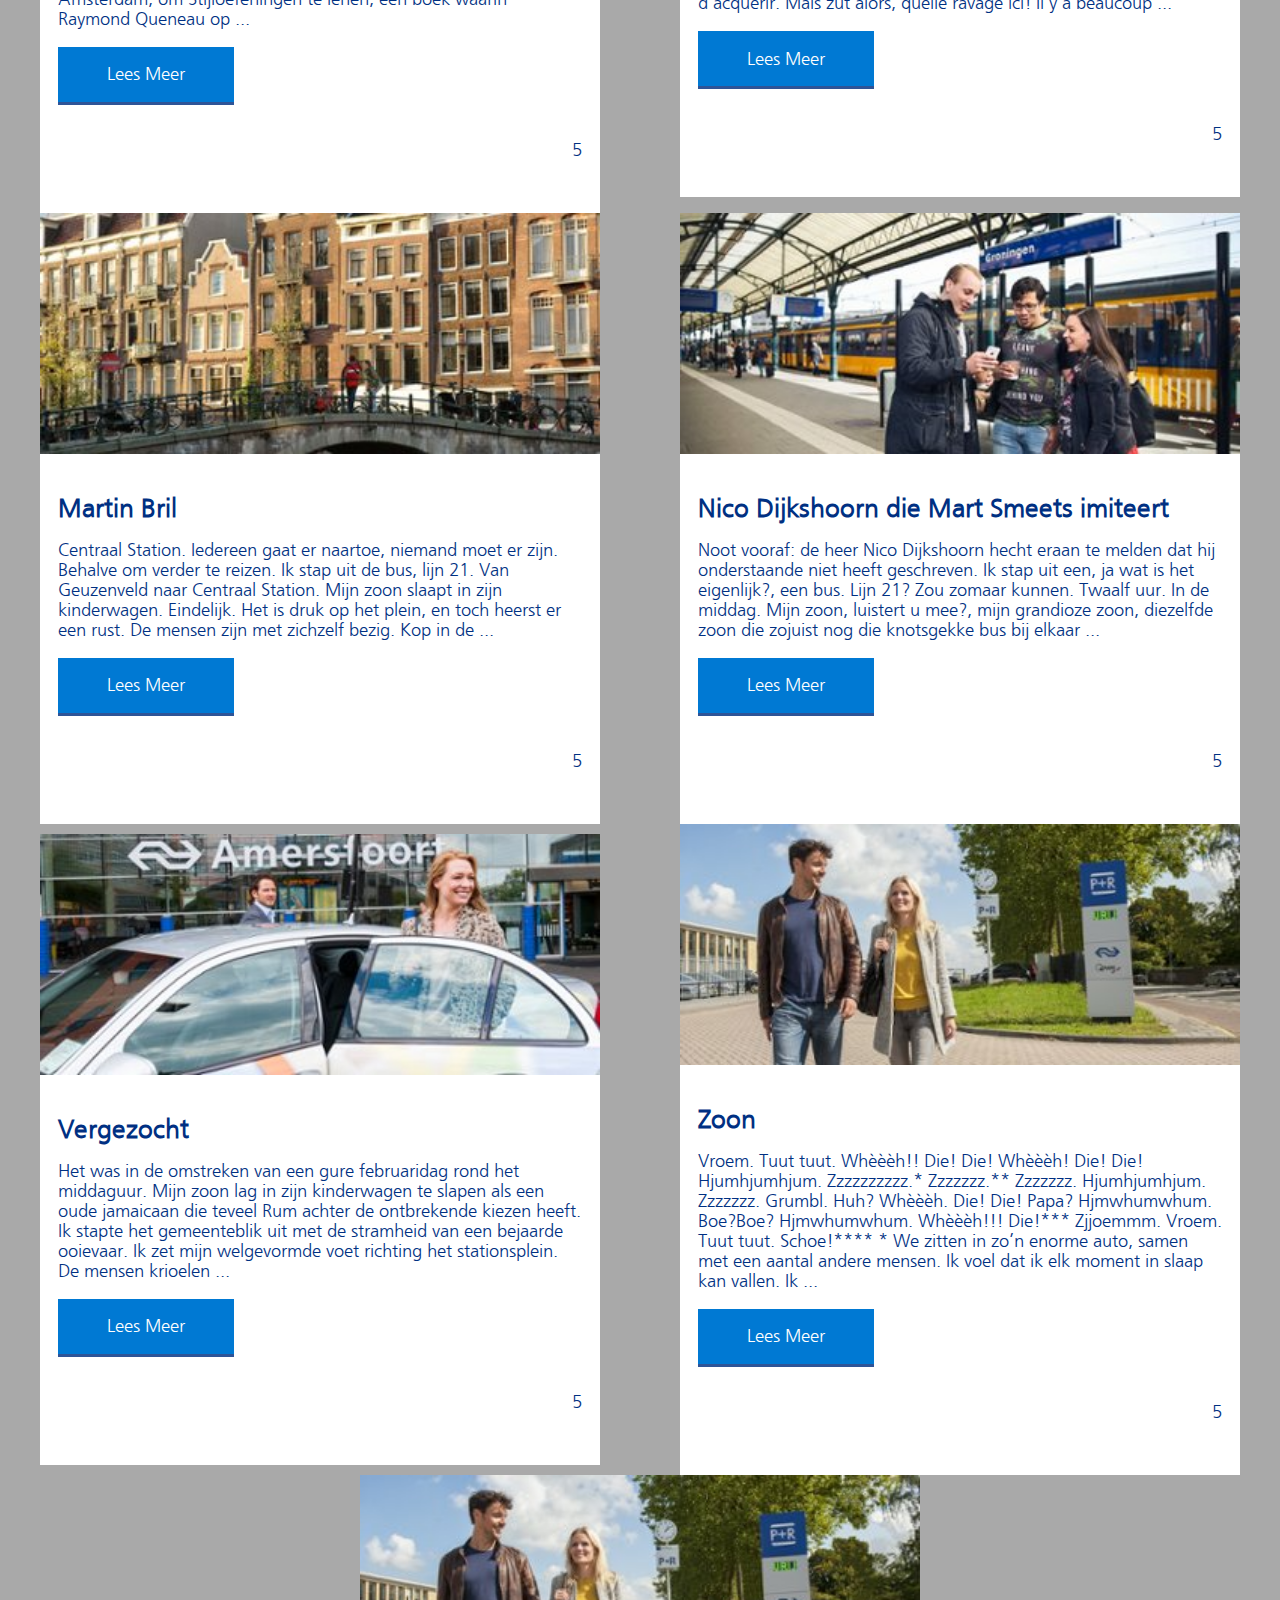
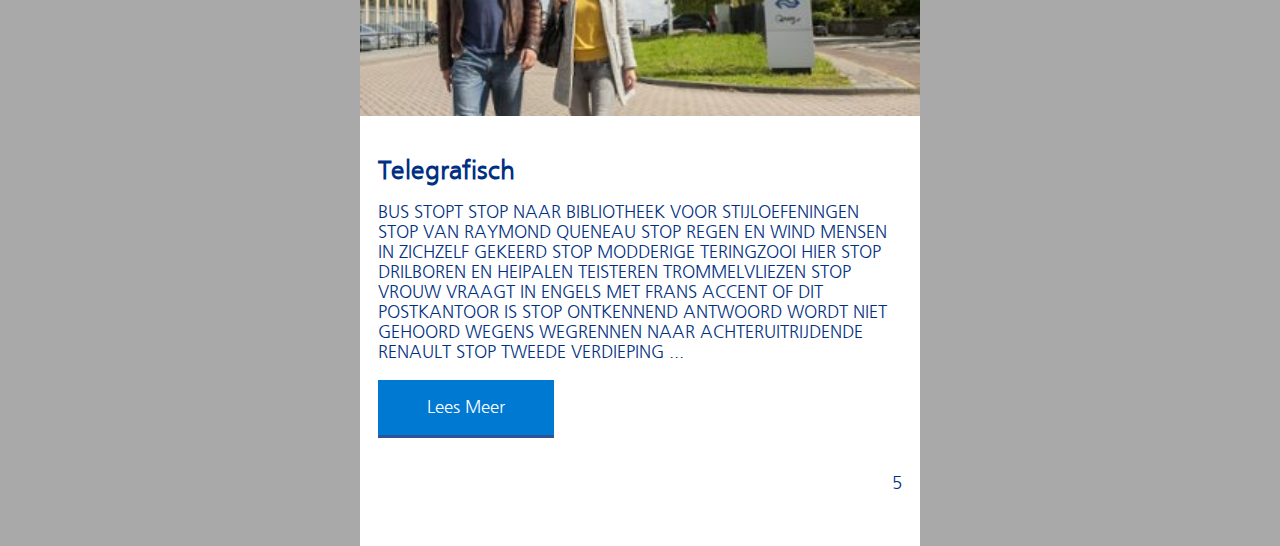
==== commit 76379f37: "Fixed bugs in header and added login lightbox" ====
--- a/index.html
+++ b/index.html
@@ -3,7 +3,7 @@
     <head>
         <meta charset="UTF-8">
         <meta name="viewport" content="initial-scale=1, width=device-width">
-        <meta name="theme-color" content"#e7b618">
+        <meta name="theme-color" content="#e7b618">
         <title>NS Reisverhalen</title>
         <link rel="stylesheet" href="css/styles.css">
     </head>
@@ -12,8 +12,6 @@
             <nav class="navigatie">
                 <section class="headerLeft">
                     <img src="img/nslogo.svg" alt="">
-<!--                    <img src="https://upload.wikimedia.org/wikipedia/commons/3/3d/Logo_NS.svg" alt="">-->
-                    <p>Menu</p>
                 </section>
 <!--
                 <section>
@@ -31,7 +29,6 @@
                        <li class="mijnNS">
                             <a href="#">
                                 <img src="img/icon/profile.png" alt="" class="icon">
-                                <p>Mijn NS</p>
                             </a>
                        </li>
                     </ul>
@@ -47,7 +44,20 @@
             </section>
 
         </header>
-
+        <aside class="lightbox">
+            <section class="logIn">
+                <h1>Log In</h1>
+                <form action="#">
+                    <label for="">Emailadres</label>
+                    <input type="email">
+                    <label for="">Wachtwoord</label>
+                    <input type="password">
+                    <input type="submit" value="Log In">
+                    <a href="#">wachtwoord vergeten?</a>
+                <a href="#"> Maak hier een account aan</a>
+                </form>
+            </section>
+        </aside>
         <main>
 <!--            <img src="img/Abonnement.jpg" alt="" class="introImg">-->
             <section class="genreBalk">
@@ -59,7 +69,6 @@
                    <li class="genre"><a href="">Amuserend</a></li>
                </ul>
             </section>
-
             <aside class="filter">
                <a href="#filterForm">Filteren</a>
                <fieldset>
--- a/css/styles.css
+++ b/css/styles.css
@@ -53,14 +53,28 @@
     width: 100%;
     position: relative;
     display: flex;
-/*    flex-direction: column;*/
     justify-content: space-between;
     height: 25em;
 }
 
+.headerLeft {
+    margin-left: 2em;
+    width: auto;
+}
+
 header ul {
     display: flex;
+    flex-wrap: wrap;
+/*    height: 100%;*/
+}
+
+
+header ul li a {
+    margin: -1em 0;
+    padding; 0;
+    display: flex;
     flex: wrap;
+
 }
 
 .icon + p {
@@ -239,30 +253,68 @@
     background-image: ;
 }
 
+.lightbox {
+    position: fixed;
+    display: none;
+    background-color: rgba(0,0,0,0.75);
+    width: 100%;
+    height: 100%;
+    top: 0;
+}
+
+.lightbox section {
+    width: 25em;
+    margin: 10em auto;
+    padding: 3em;
+    background-color: white;
+}
+
+.lightbox form input {
+    margin-bottom: 1.5em;
+    margin-left: -.1em;
+}
+
+.lightbox a {
+    color: darkblue;
+    font-size: .75em;
+}
 
 /* ------------------------------ MEDIA QUERY TABLET BREAKPOINT --------------------------*/
 
-@media (min-width: 40em){
+@media (min-width: 39em){
     body {
-/*        background-color: aqua;*/
-    }
-}
-
-/* ------------------------------ MEDIA QUERY DESKTOP BREAKPOINT --------------------------*/
-
-@media (min-width: 95em) {
+        background-color: darkgrey;
+    }
+
+    header {
+        background-size: 125%;
+    }
+
+    header nav + section{
+        width: 75%;
+        max-width: 35em;
+        margin: 0 auto 2em auto;
+    }
+
+    main .item {
+/*        width: 50%;*/
+        max-width: 35em;
+        margin: auto;
+/*        width: 50%;*/
+    }
+}
+
+/* ------------------------------ MEDIA QUERY DESKTOP BREAKPOINT 95em / 107em --------------------------*/
+
+@media (min-width: 107em) {
 
     header {
         background-size: 100%;
         height: 40vw;
     }
 
-    header ul li {
-/*        width: auto;*/
-    }
-
-    .icon + p {
-        display: inline-block;
+    header .icon + p {
+        display: block;
     }
 
     .intro {
@@ -294,17 +346,17 @@
         font-size: 1.2em;
     }
 
-    ul li > a {
+    main ul li > a {
         padding: 5em;
         transition: all .25s ease-in;
     }
 
-    ul li a:hover {
+    main ul li a:hover {
         color: white;
 
     }
 
-    ul li:hover {
+    main ul li:hover {
         background-color: #e7b618;
         color: white;
         background-position:left bottom;
@@ -350,6 +402,7 @@
         width: 30em;
         margin-bottom: 2em;
         box-shadow: 0 3px 0 #E6E6E9, 0 6px 0 #c5c5cb;
+        max-width: none;
     }
 
     .item img {
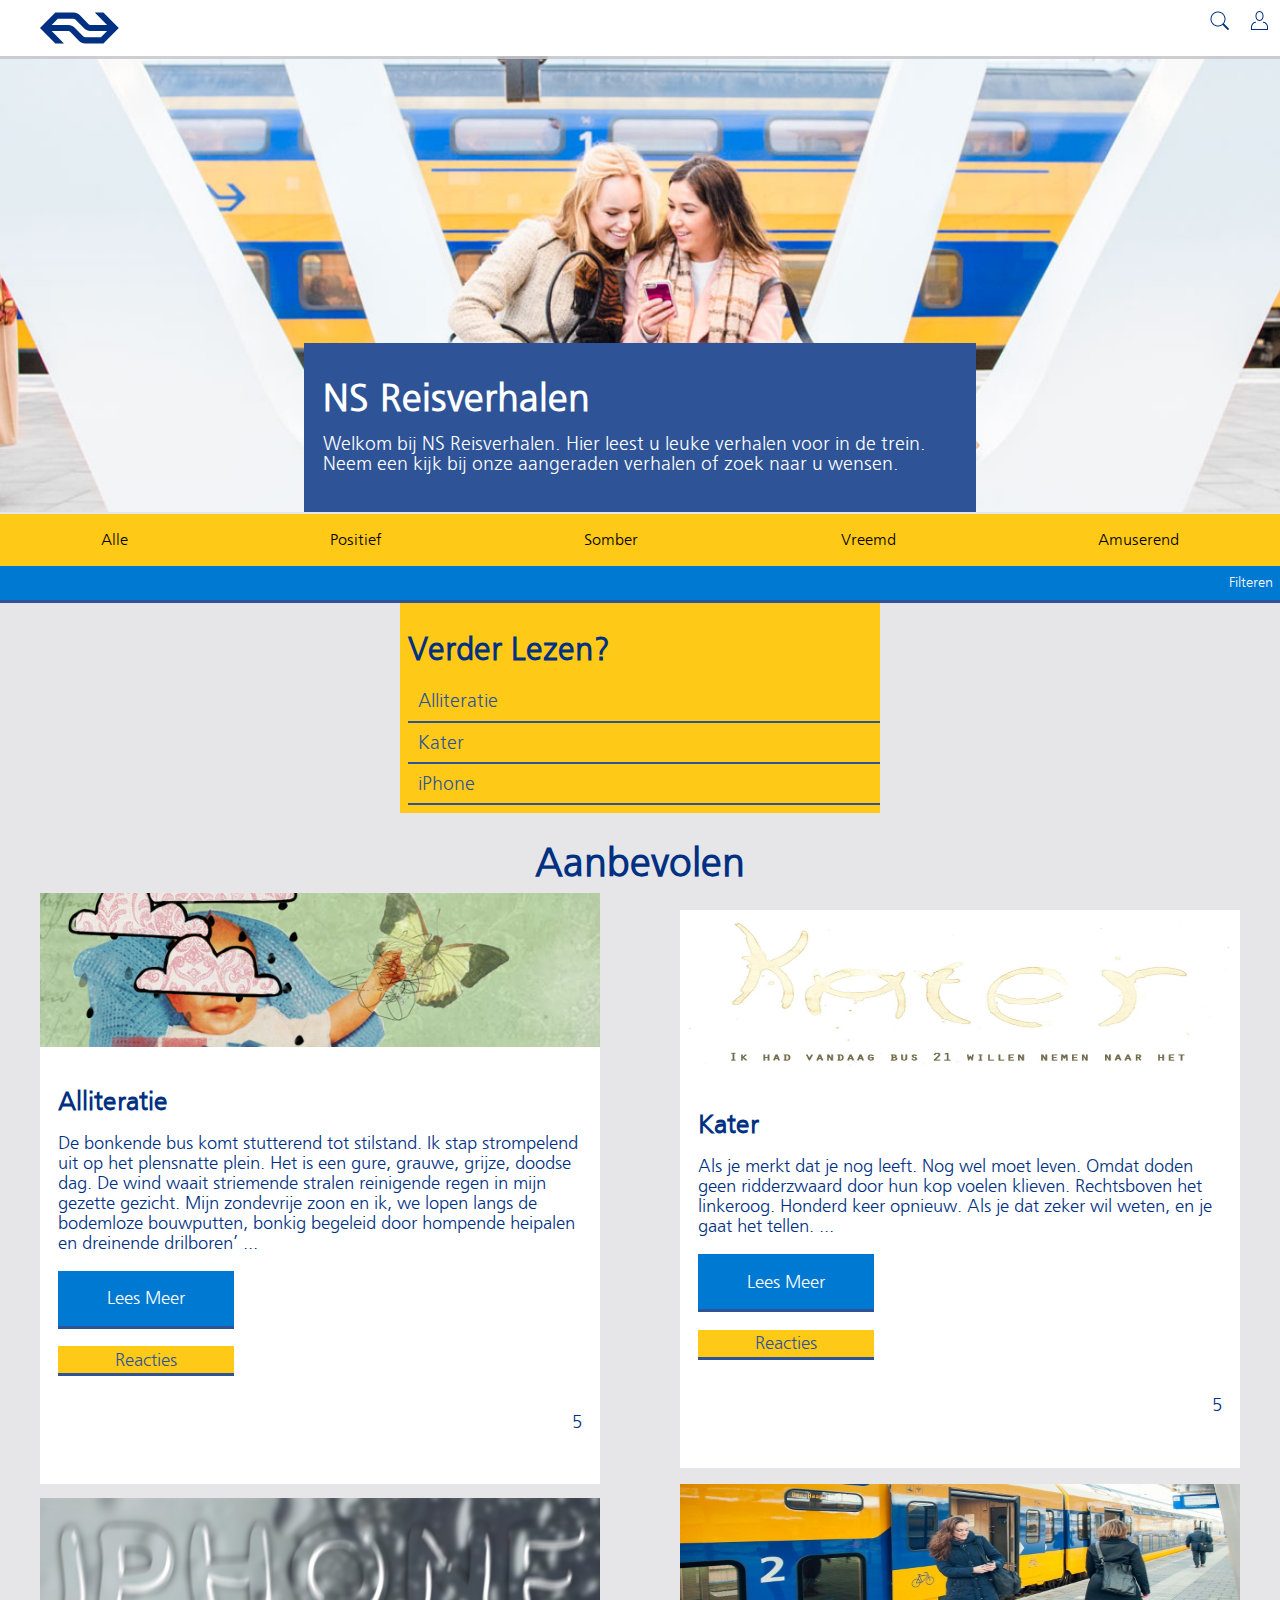
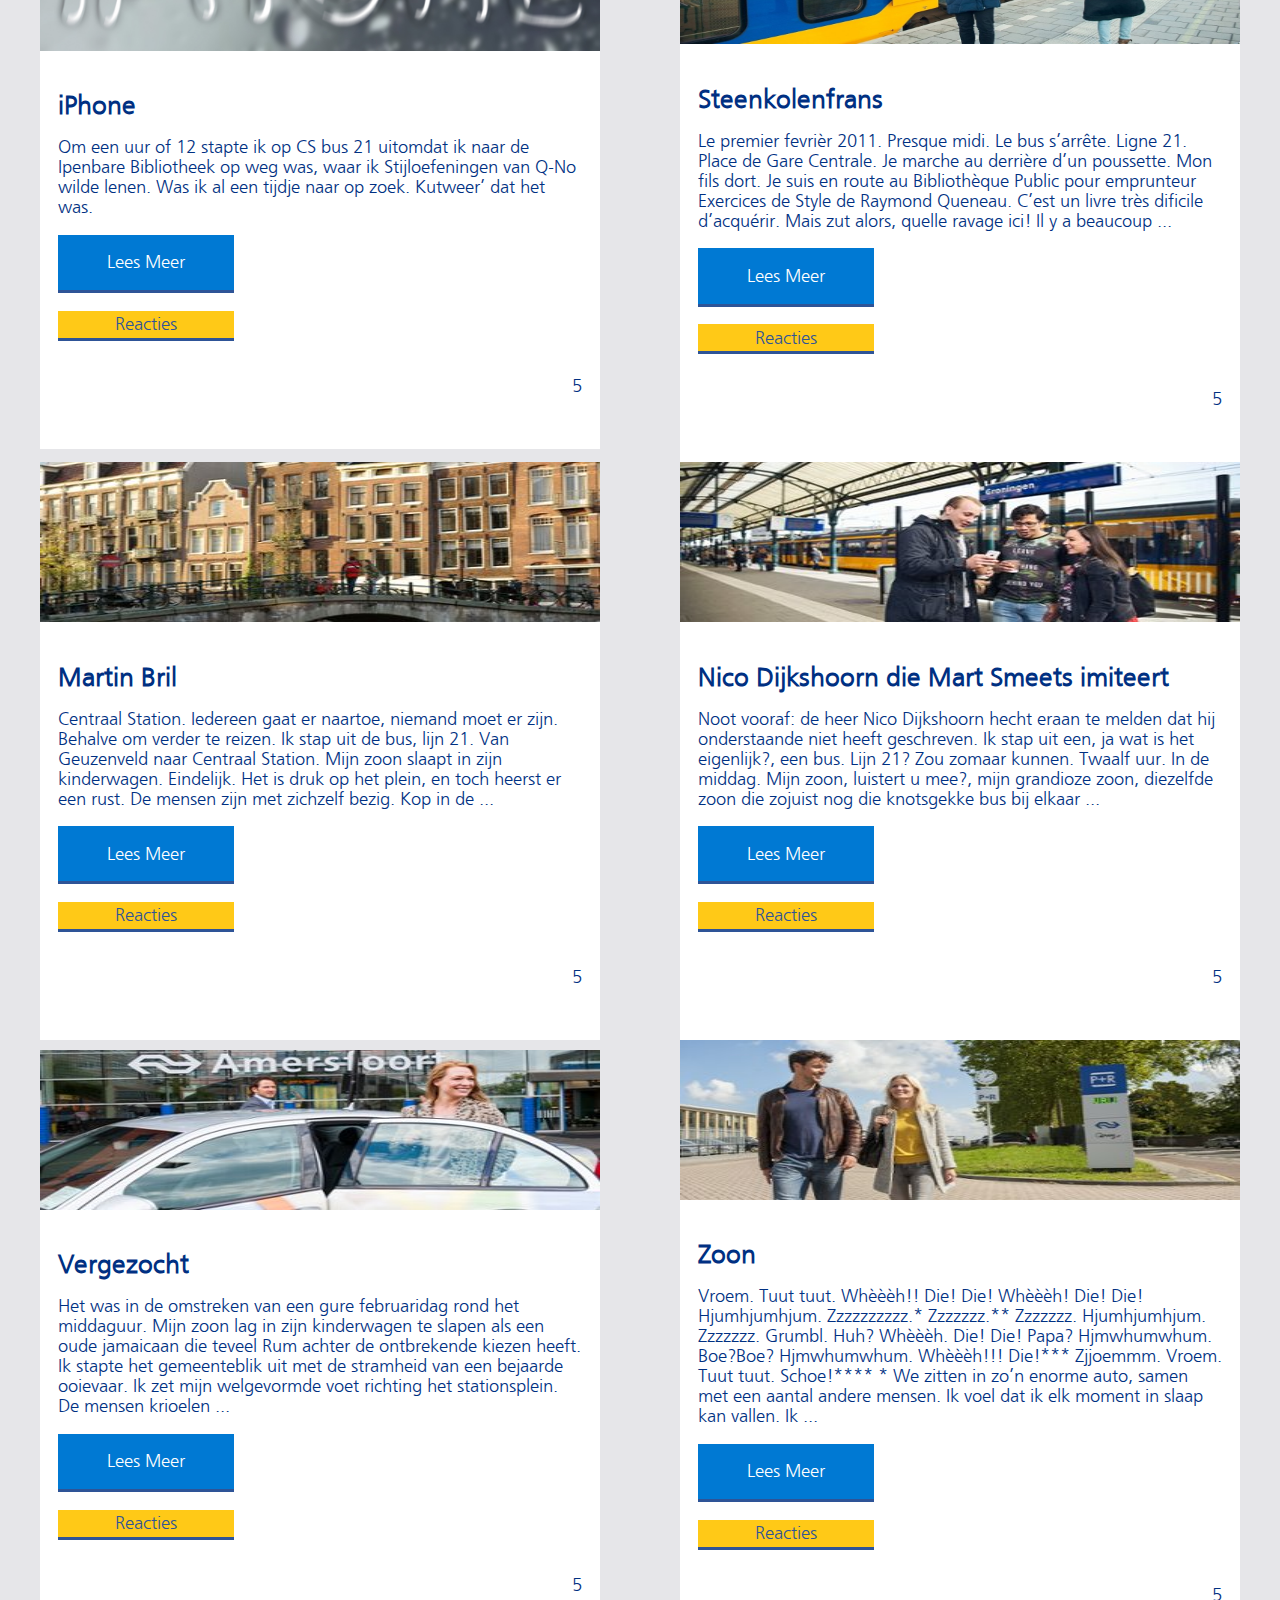
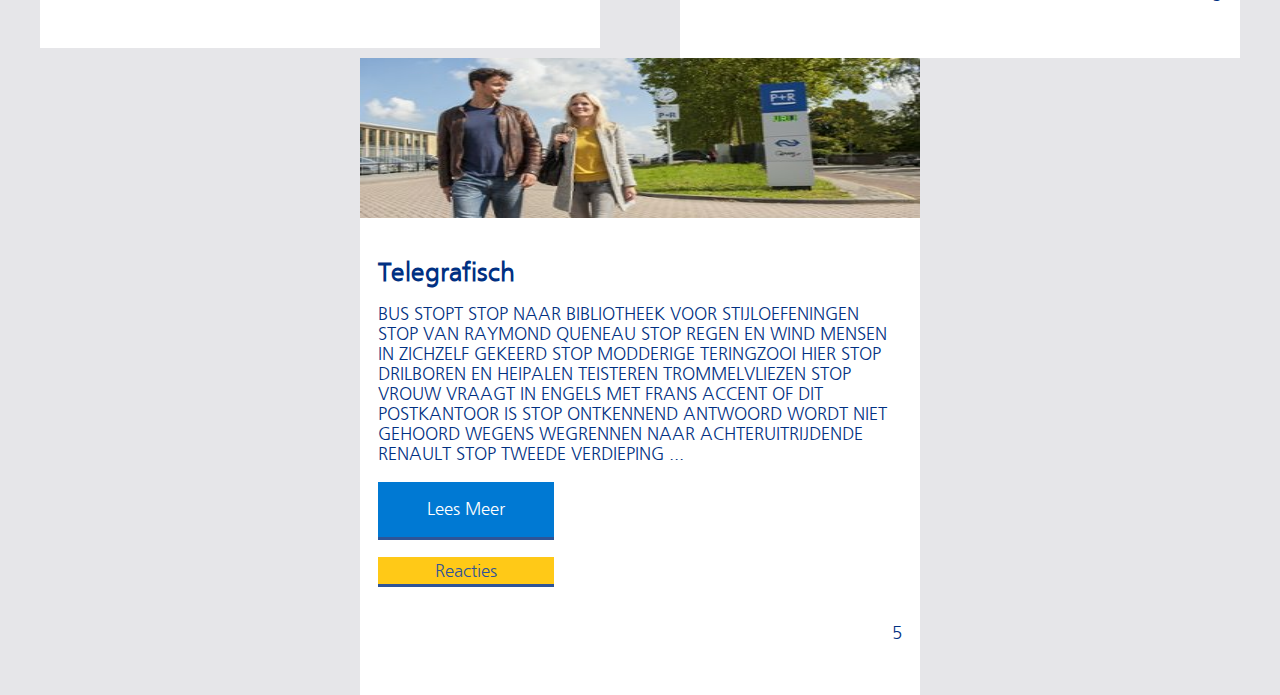
==== commit 257b7283: "Added a bunch" ====
--- a/index.html
+++ b/index.html
@@ -6,6 +6,7 @@
         <meta name="theme-color" content="#e7b618">
         <title>NS Reisverhalen</title>
         <link rel="stylesheet" href="css/styles.css">
+
     </head>
     <body>
         <header>
@@ -13,11 +14,7 @@
                 <section class="headerLeft">
                     <img src="img/nslogo.svg" alt="">
                 </section>
-<!--
-                <section>
-                    <h1>NS Reisverhalen</h1>
-                </section>
--->
+
                 <section class="headerRight">
                     <ul>
                         <li class="search">
@@ -70,7 +67,7 @@
                </ul>
             </section>
             <aside class="filter">
-               <a href="#filterForm">Filteren</a>
+               <a class="filterButton" href="#">Filteren</a>
                <fieldset>
                    <form id="filterForm" action="#">
                         <label for="beoordeling">Minimale beoordeling</label>
@@ -94,32 +91,42 @@
                </fieldset>
            </aside>
 
+           <div class="verderLezen">
+              <h1>Verder Lezen?</h1>
+               <a href="#">Alliteratie</a>
+               <a href="#">Kater</a>
+               <a href="#">iPhone</a>
+           </div>
+
            <section class="itemList">
                 <h1>Aanbevolen</h1>
                 <section class="item item1">
-                    <img src="img/artikelImage1.jpg" alt="">
-                    <section class="itemText">
-                        <h2>Verrassing</h2>
-                        <p>- ‘Biertje dan maar?’ – ‘Graag.’ – ‘Vermoeiende dag?’ – ‘Nah. Naar de bilbiotheek geweest. Met de bus.’ – ‘Gaat daar een bus naartoe?’ – ‘De bus stopt op het stationsplein.’ – ‘Ah. En vandaar moet je lopen?’ – ‘Ja, ik was met mijn zoon. Die sliep in zijn kinderwagen.’ – ‘Goed zo. Lekker wandelweer?’ ...</p>
-                        <a href="artikelPagina1.html" class="leesMeer">Lees Meer</a>
+                    <img src="img/alliteratie-thumb.jpg" alt="">
+                    <section class="itemText">
+                        <h2>Alliteratie</h2>
+                        <p>De bonkende bus komt stutterend tot stilstand. Ik stap strompelend uit op het plensnatte plein. Het is een gure, grauwe, grijze, doodse dag. De wind waait striemende stralen reinigende regen in mijn gezette gezicht. Mijn zondevrije zoon en ik, we lopen langs de bodemloze bouwputten, bonkig begeleid door hompende heipalen en dreinende drilboren’ ...</p>
+                        <a href="Alliteratie.html" class="leesMeer">Lees Meer</a>
+                        <a href="Alliteratie.html" class="leesMeer">Reacties</a>
                         <p>5</p>
                     </section>
                 </section>
                 <section class="item item2">
-                    <img src="img/antwerpen-winter.jpg" alt="">
-                    <section class="itemText">
-                        <h2>Beroemd</h2>
-                        <p>Vlak voordat ik de bus uitstap bedank ik de buschauffeur via de spiegel voor zijn diensten. Hij zwaait joviaal terug. ‘Mijn vrouw is een groot fan van u’, roept hij. ‘Doe haar de groeten’, zeg ik en stap uit. Centraal Station. Ik duw mijn zoon voort. Hij slaapt. Zich onbewust van de last die er ...</p>
-                        <a href="artikelPagina2.html" class="leesMeer">Lees Meer</a>
+                    <img src="img/kater-thumb.jpg" alt="">
+                    <section class="itemText">
+                        <h2>Kater</h2>
+                        <p>Als je merkt dat je nog leeft. Nog wel moet leven. Omdat doden geen ridderzwaard door hun kop voelen klieven. Rechtsboven het linkeroog. Honderd keer opnieuw. Als je dat zeker wil weten, en je gaat het tellen. ...</p>
+                        <a href="Kater.html" class="leesMeer">Lees Meer</a>
+                        <a href="Kater.html" class="leesMeer">Reacties</a>
                         <p>5</p>
                     </section>
                 </section>
                 <section class="item item3">
-                    <img src="img/ns-wandeling-amsterdam-hero.jpg" alt="">
-                    <section class="itemText">
-                        <h2>Freudiaans</h2>
-                        <p>Ik stap uit de lul. Mijn aarsrivaal ligt te slapen in zijn kinderwagen. Wat een kutweer. De mensen zijn met zichzelf bezig, wat er hoogstwaarschijnlijk op neerkomt dat ze aan seks met hun moeder denken. Ik ben op weg naar de Openaarse Bilbiotheek van Amsterdam, om Stijloefeningen te lenen, een boek waarin Raymond Queneau op ...</p>
+                    <img src="img/iphone-thumb.jpg" alt="">
+                    <section class="itemText">
+                        <h2>iPhone</h2>
+                        <p>Om een uur of 12 stapte ik op CS bus 21 uitomdat ik naar de Ipenbare Bibliotheek op weg was, waar ik Stijloefeningen van Q-No wilde lenen. Was ik al een tijdje naar op zoek. Kutweer’ dat het was.</p>
                         <a href="artikelPagina3.html">Lees Meer</a>
+                        <a href="artikelPagina1.html" class="leesMeer">Reacties</a>
                         <p>5</p>
                     </section>
                 </section>
@@ -129,6 +136,7 @@
                         <h2>Steenkolenfrans</h2>
                         <p>Le premier fevrièr 2011. Presque midi. Le bus s’arrête. Ligne 21. Place de Gare Centrale. Je marche au derrière d’un poussette. Mon fils dort. Je suis en route au Bibliothèque Public pour emprunteur Exercices de Style de Raymond Queneau. C’est un livre très dificile d’acquérir. Mais zut alors, quelle ravage ici! Il y a beaucoup ...</p>
                         <a href="artikelPagina4.html" class="leesMeer">Lees Meer</a>
+                        <a href="artikelPagina1.html" class="leesMeer">Reacties</a>
                         <p>5</p>
                         </section>
                     </section>
@@ -139,6 +147,7 @@
                         <h2>Martin Bril</h2>
                         <p>Centraal Station. Iedereen gaat er naartoe, niemand moet er zijn. Behalve om verder te reizen. Ik stap uit de bus, lijn 21. Van Geuzenveld naar Centraal Station. Mijn zoon slaapt in zijn kinderwagen. Eindelijk. Het is druk op het plein, en toch heerst er een rust. De mensen zijn met zichzelf bezig. Kop in de ...</p>
                         <a href="artikelPagina5.html" class="leesMeer">Lees Meer</a>
+                        <a href="artikelPagina1.html" class="leesMeer">Reacties</a>
                         <p>5</p>
                     </section>
                 </section>
@@ -148,6 +157,7 @@
                         <h2>Nico Dijkshoorn die Mart Smeets imiteert</h2>
                         <p>Noot vooraf: de heer Nico Dijkshoorn hecht eraan te melden dat hij onderstaande niet heeft geschreven. Ik stap uit een, ja wat is het eigenlijk?, een bus. Lijn 21? Zou zomaar kunnen. Twaalf uur. In de middag. Mijn zoon, luistert u mee?, mijn grandioze zoon, diezelfde zoon die zojuist nog die knotsgekke bus bij elkaar ...</p>
                         <a href="artikelPagina7.html" class="leesMeer">Lees Meer</a>
+                        <a href="artikelPagina1.html" class="leesMeer">Reacties</a>
                         <p>5</p>
                     </section>
                 </section>
@@ -157,6 +167,7 @@
                         <h2>Vergezocht</h2>
                         <p>Het was in de omstreken van een gure februaridag rond het middaguur. Mijn zoon lag in zijn kinderwagen te slapen als een oude jamaicaan die teveel Rum achter de ontbrekende kiezen heeft. Ik stapte het gemeenteblik uit met de stramheid van een bejaarde ooievaar. Ik zet mijn welgevormde voet richting het stationsplein. De mensen krioelen ...</p>
                         <a href="artikelPagina8.html" class="leesMeer">Lees Meer</a>
+                        <a href="artikelPagina1.html" class="leesMeer">Reacties</a>
                         <p>5</p>
                     </section>
                 </section>
@@ -166,6 +177,7 @@
                         <h2>Zoon</h2>
                         <p>Vroem. Tuut tuut. Whèèèh!! Die! Die! Whèèèh! Die! Die! Hjumhjumhjum. Zzzzzzzzzz.* Zzzzzzz.** Zzzzzzz. Hjumhjumhjum. Zzzzzzz. Grumbl. Huh? Whèèèh. Die! Die! Papa? Hjmwhumwhum. Boe?Boe? Hjmwhumwhum. Whèèèh!!! Die!*** Zjjoemmm. Vroem. Tuut tuut. Schoe!**** * We zitten in zo’n enorme auto, samen met een aantal andere mensen. Ik voel dat ik elk moment in slaap kan vallen. Ik ...</p>
                         <a href="artikelPagina9.html" class="leesMeer">Lees Meer</a>
+                        <a href="artikelPagina1.html" class="leesMeer">Reacties</a>
                         <p>5</p>
                     </section>
                 </section>
@@ -175,6 +187,7 @@
                         <h2>Telegrafisch</h2>
                         <p>BUS STOPT STOP NAAR BIBLIOTHEEK VOOR STIJLOEFENINGEN STOP VAN RAYMOND QUENEAU STOP REGEN EN WIND MENSEN IN ZICHZELF GEKEERD STOP MODDERIGE TERINGZOOI HIER STOP DRILBOREN EN HEIPALEN TEISTEREN TROMMELVLIEZEN STOP VROUW VRAAGT IN ENGELS MET FRANS ACCENT OF DIT POSTKANTOOR IS STOP ONTKENNEND ANTWOORD WORDT NIET GEHOORD WEGENS WEGRENNEN NAAR ACHTERUITRIJDENDE RENAULT STOP TWEEDE VERDIEPING ...</p>
                         <a href="artikelPagina10.html" class="leesMeer">Lees Meer</a>
+                        <a href="artikelPagina1.html" class="leesMeer">Reacties</a>
                         <p>5</p>
                     </section>
                 </section>
@@ -182,5 +195,6 @@
         </main>
         <footer>
         </footer>
+        <script src="js/script.js"></script>
     </body>
 </html>
--- a/css/styles.css
+++ b/css/styles.css
@@ -13,6 +13,8 @@
     font-family: NS Sans;
     src: url(/../font/nssans__-webfont.ttf)
 }
+
+
 
 /* Borderbox applied to all elements */
 * {
@@ -82,7 +84,7 @@
     color: black;
 }
 
-header .navigatie {
+header nav {
     display: flex;
     flex-direction: row;
     width: 100%;
@@ -95,13 +97,13 @@
     z-index: 1;
 }
 
-.navigatie section {
-    width: 15em;
-    display: flex;
-}
-
-
-.navigatie img {
+nav section {
+/*    width: ;*/
+    display: flex;
+}
+
+
+nav img {
     max-width: 5em;
     margin: .5em;
 }
@@ -161,6 +163,11 @@
     display: none;
 }
 
+.show {
+    display: none;
+}
+
+
 
 .filter a {
     font-size: .9em;
@@ -169,6 +176,27 @@
     padding: .5em;
     border-bottom: 3px inset #2e5497;
     text-align: right;
+}
+
+/*
+.verderLezen {
+    display: none;
+}
+*/
+
+.verderLezen {
+    background-color: #FFC917;
+    padding-top: 1em;
+    padding-left: .5em;
+    padding-bottom: .5em;
+}
+
+.verderLezen a {
+    display: block;
+    border-bottom: 2px solid #2e5497;
+    padding: .5em;
+    font-size: 1.2em;
+    color: #2e5497;
 }
 
 
@@ -199,7 +227,7 @@
 /* ITEMS */
 
 .itemList > h1 {
-    background-color: white;
+/*      background-color: white;*/
     width: 100%;
     margin: 0.5em 0 0 0;
     padding: .5em;
@@ -210,8 +238,8 @@
 
 .item {
     background-color: white;
-    margin-bottom: .5em .5em .1em .5em;
-    margin: 0em;
+    margin: .5em .5em .1em .5em;
+/*    margin: 0em;*/
     padding: 0em;
 }
 
@@ -222,6 +250,8 @@
 
 .itemList img {
     width: 100%;
+    max-height: 10em;
+
 }
 
 
@@ -244,6 +274,15 @@
     padding: 1em;
     max-height: 3.5em;
 }
+
+.itemList a + a {
+    display: block;
+    margin-top: 1em;
+    padding: .2em;
+    background-color: #FFC917;
+    color: #2e5497;
+}
+
 
 .itemList a + p {
     display: block;
@@ -283,11 +322,13 @@
 
 @media (min-width: 39em){
     body {
-        background-color: darkgrey;
+/*        background-color: darkgrey;*/
     }
 
     header {
         background-size: 125%;
+/*        background-position: center;*/
+        height: 40vw;
     }
 
     header nav + section{
@@ -297,11 +338,20 @@
     }
 
     main .item {
-/*        width: 50%;*/
+        width: 50%;
         max-width: 35em;
         margin: auto;
 /*        width: 50%;*/
     }
+
+    .intro {
+        margin-bottom: 0em;
+    }
+
+    .verderLezen {
+        max-width: 30em;
+        margin: auto;
+    }
 }
 
 /* ------------------------------ MEDIA QUERY DESKTOP BREAKPOINT 95em / 107em --------------------------*/
@@ -315,6 +365,16 @@
 
     header .icon + p {
         display: block;
+    }
+
+    .verderLezen {
+        display: block;
+        position: absolute;
+/*        z-index: -1;*/
+        left: 10%;
+        bottom: 35%;
+        width: 15em;
+
     }
 
     .intro {
@@ -382,8 +442,8 @@
         max-width: 85%;
         display: flex;
         flex-wrap: wrap;
-        justify-content: space-around;
-        margin-top: 1em;
+        justify-content: space-between;
+/*        margin-top: 1em;*/
     }
 
     .itemList > h1 {
@@ -391,13 +451,16 @@
         text-align: left;
         font-size: 2.5em;
         background-color:#E6E6E9;
+        margin-left: .7em;
+        padding-left: 0;
+        margin-top:.4em;
     }
 
     .itemList .item h1 {
         margin:  0;
     }
 
-    .item {
+    main .item {
         background-color: white;
         width: 30em;
         margin-bottom: 2em;
@@ -427,6 +490,13 @@
         transition: all .15s linear;
     }
 
+    .item a + a {
+        background: linear-gradient(to top, #e7b618 50%, #FFC917 50%);
+        background-size: 100% 200%;
+        background-position: left top;
+        margin: 1em;
+    }
+
     .item a:hover {
         background-position: left bottom;
 }
